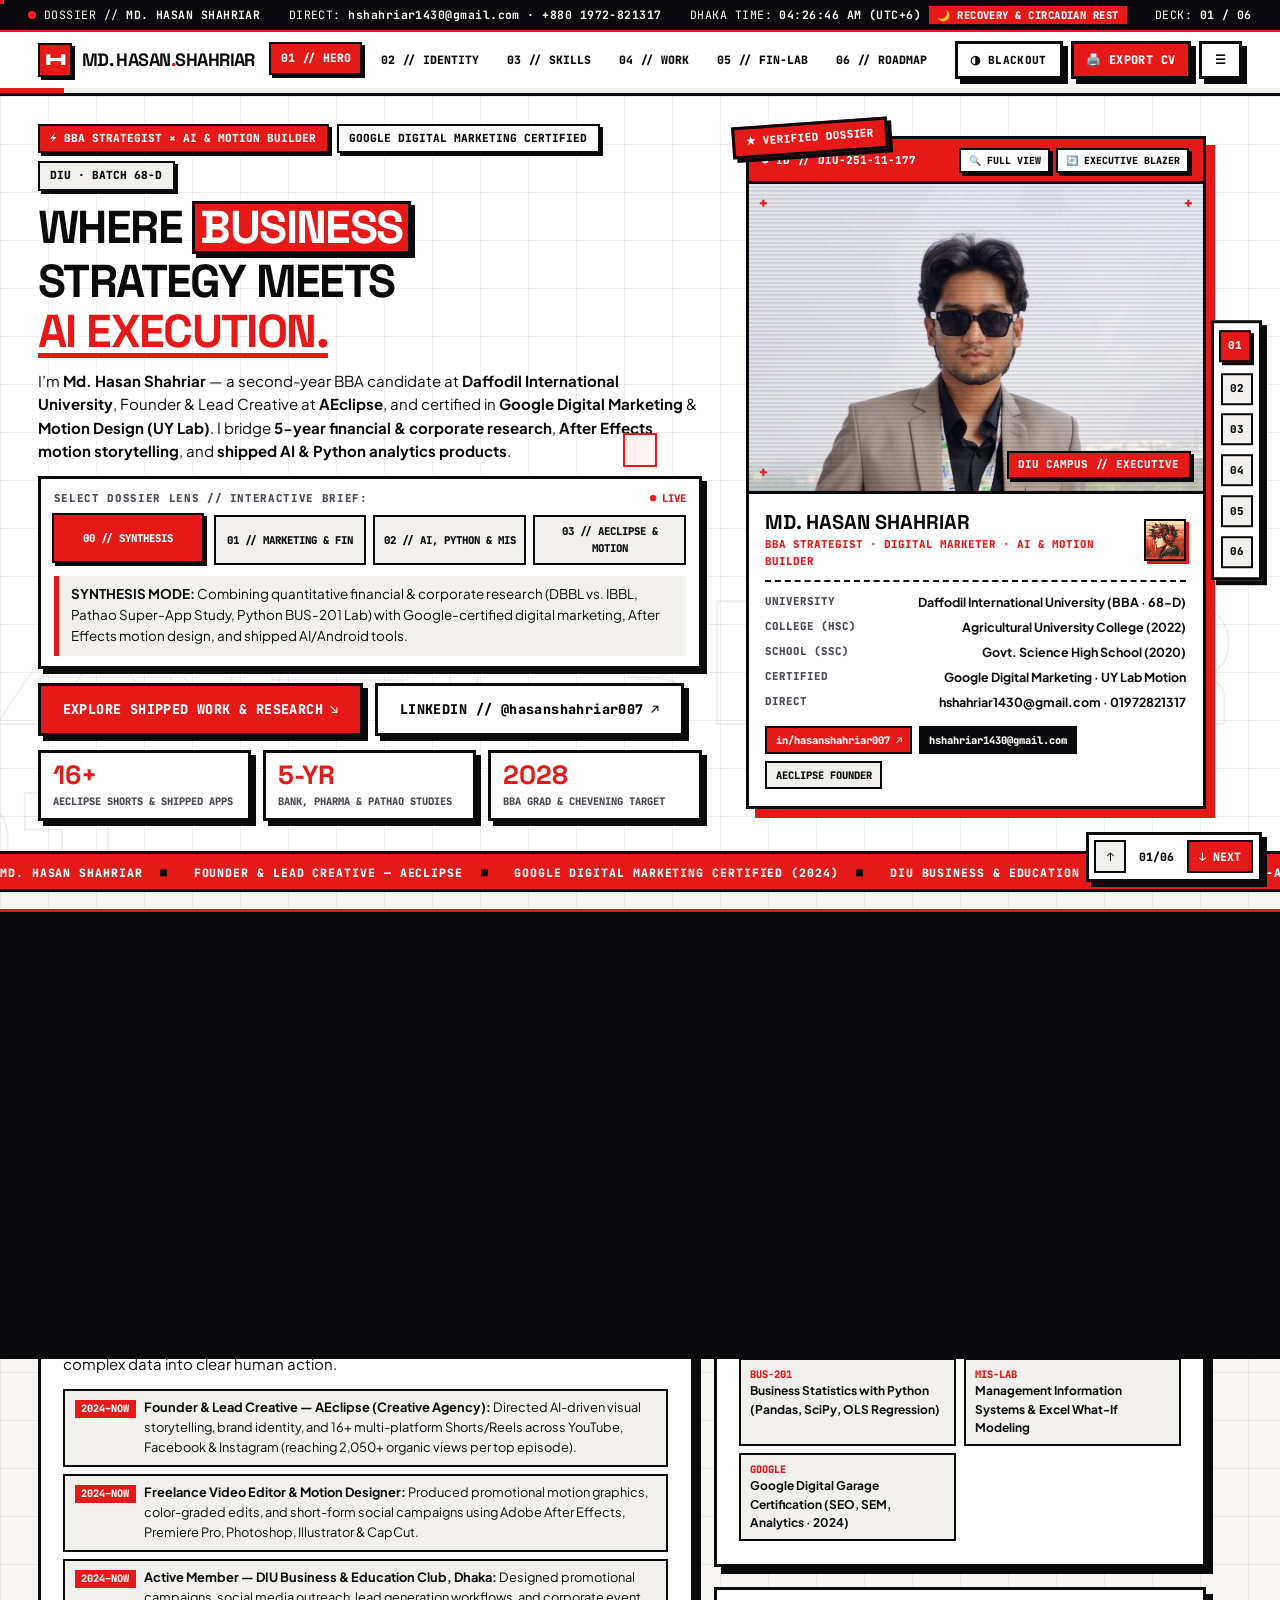
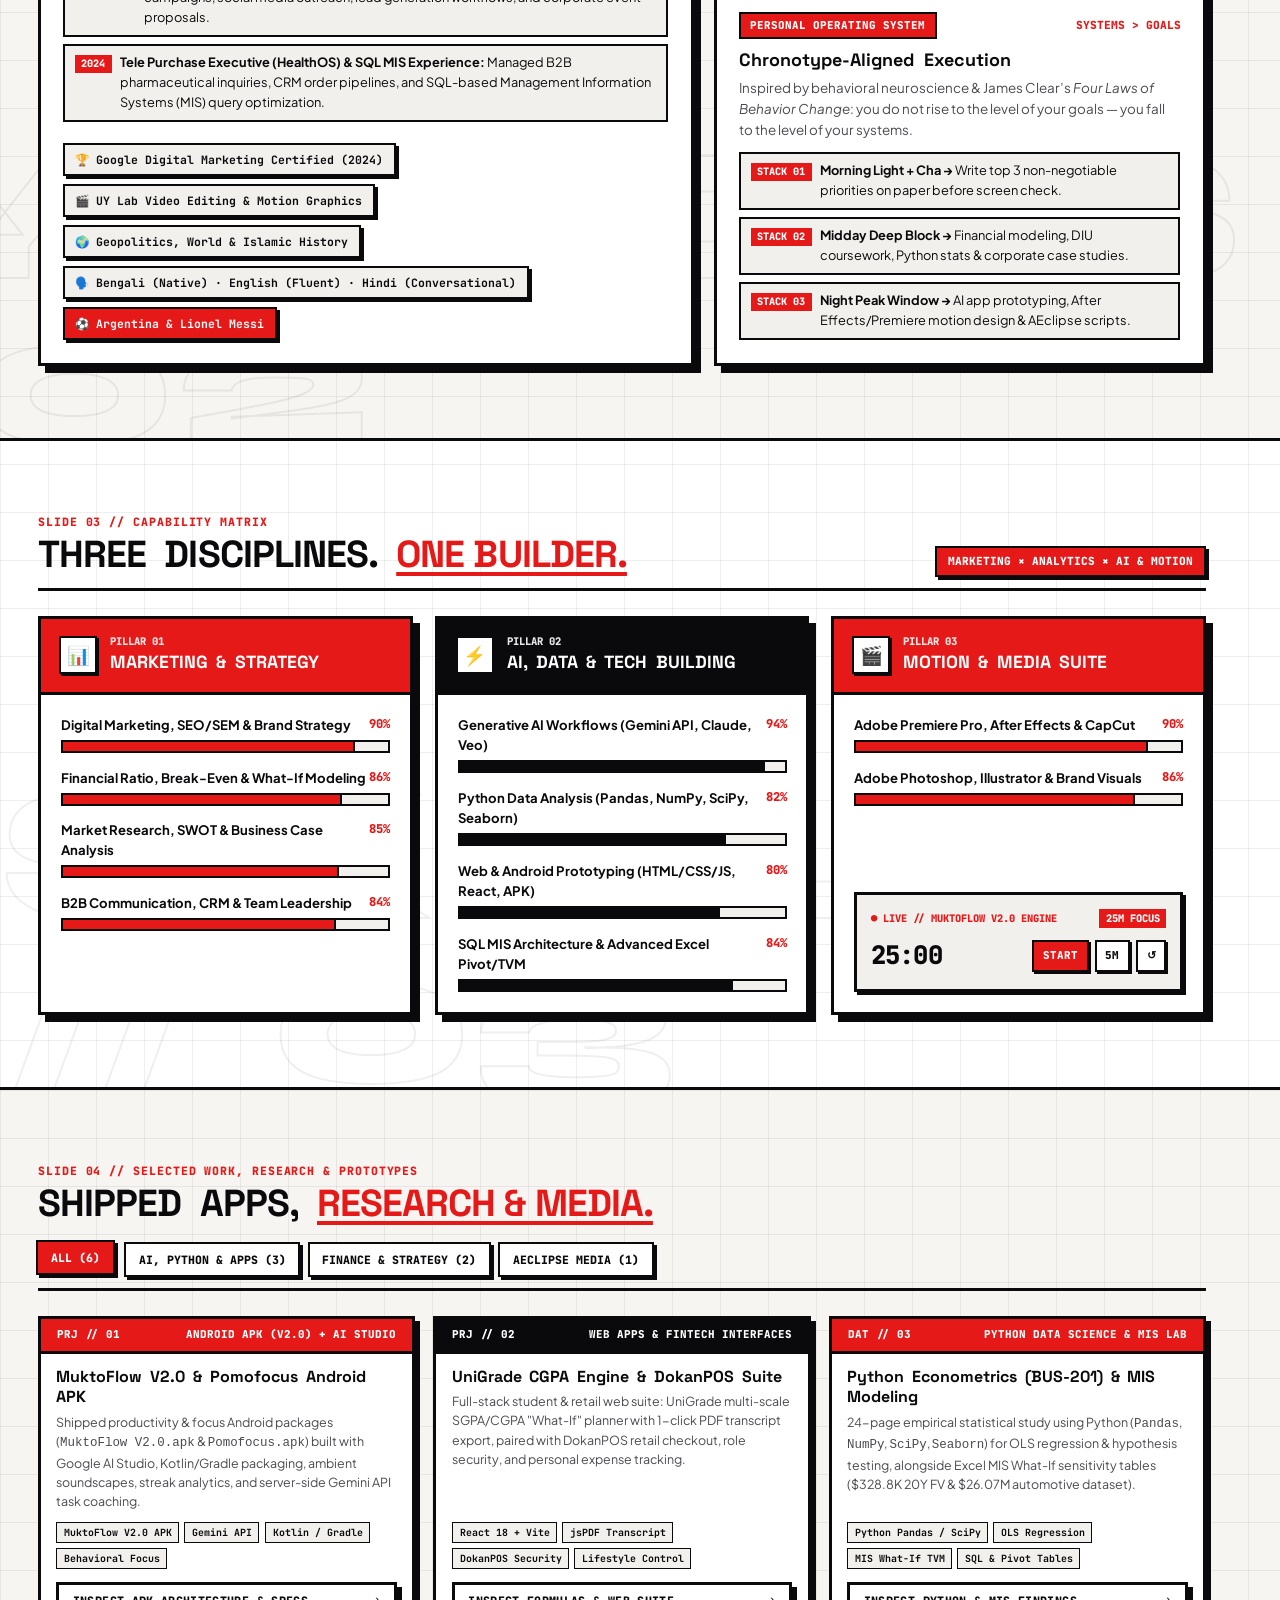
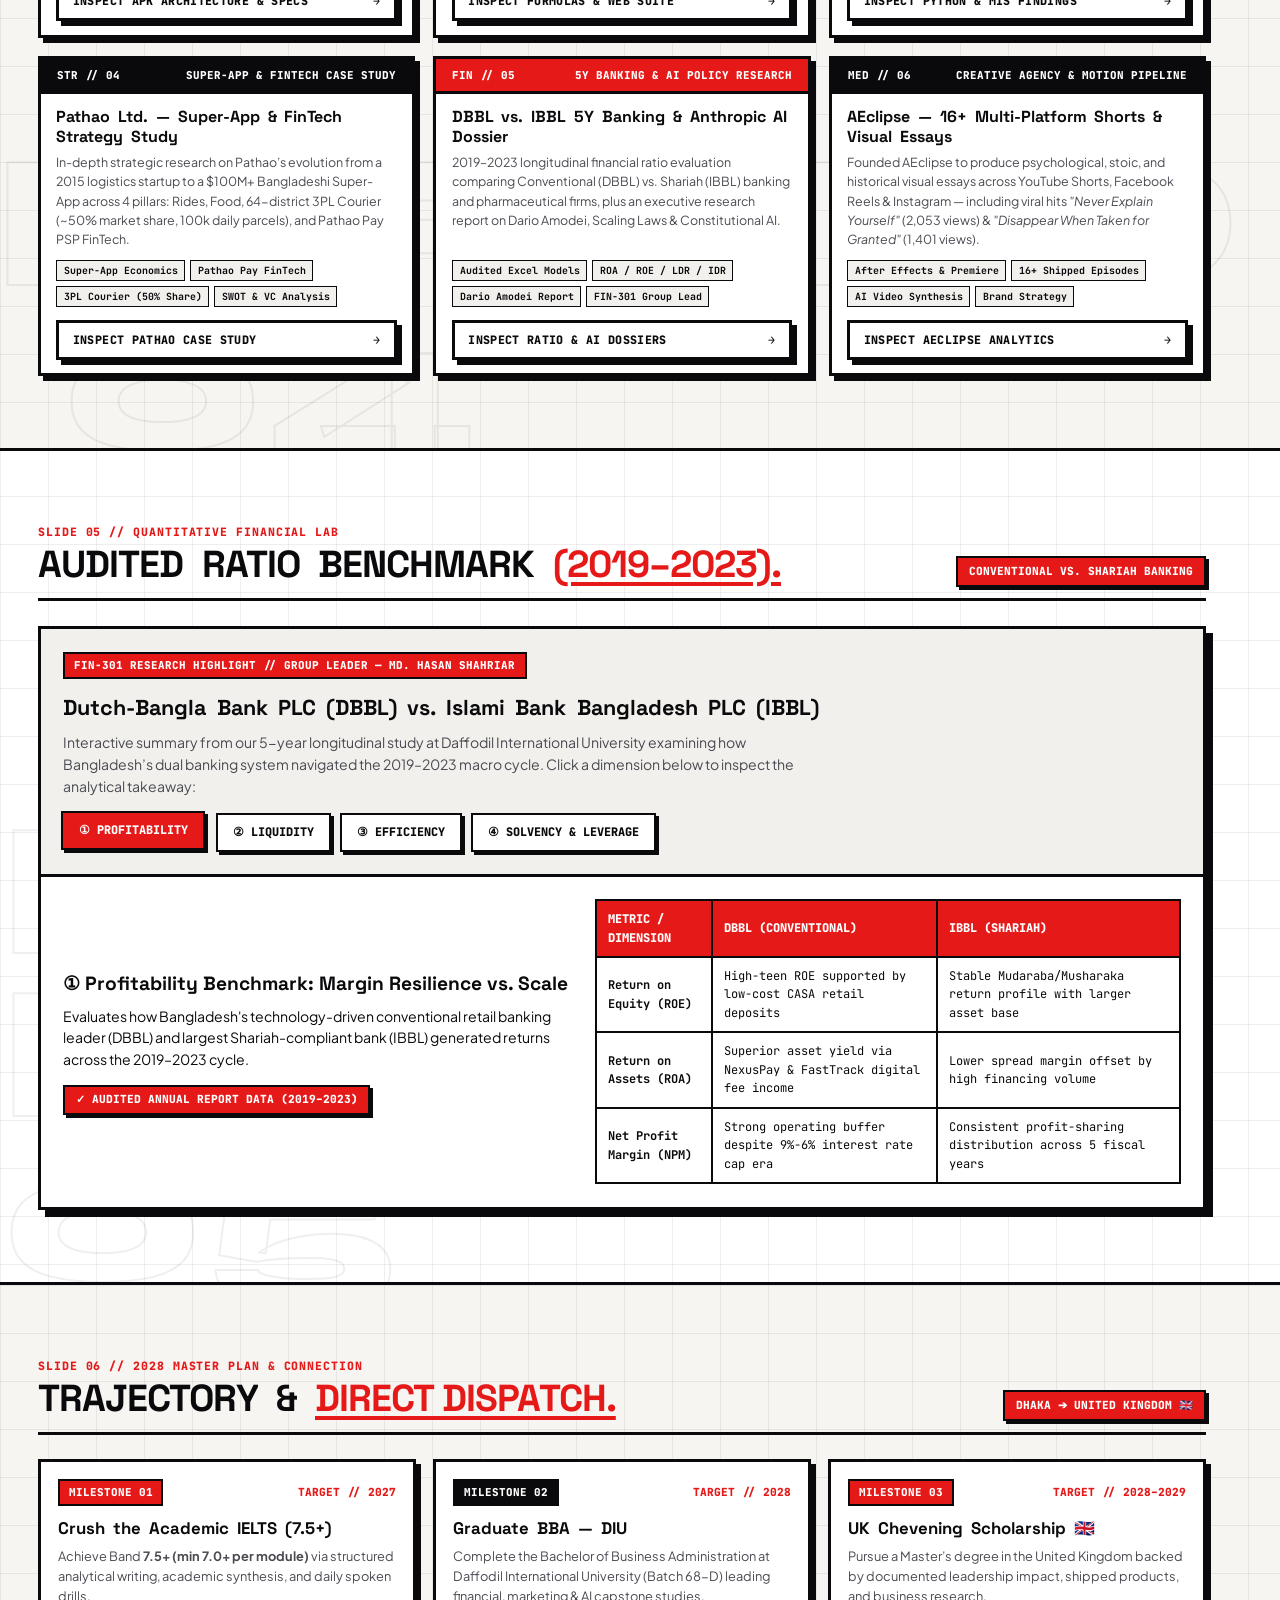
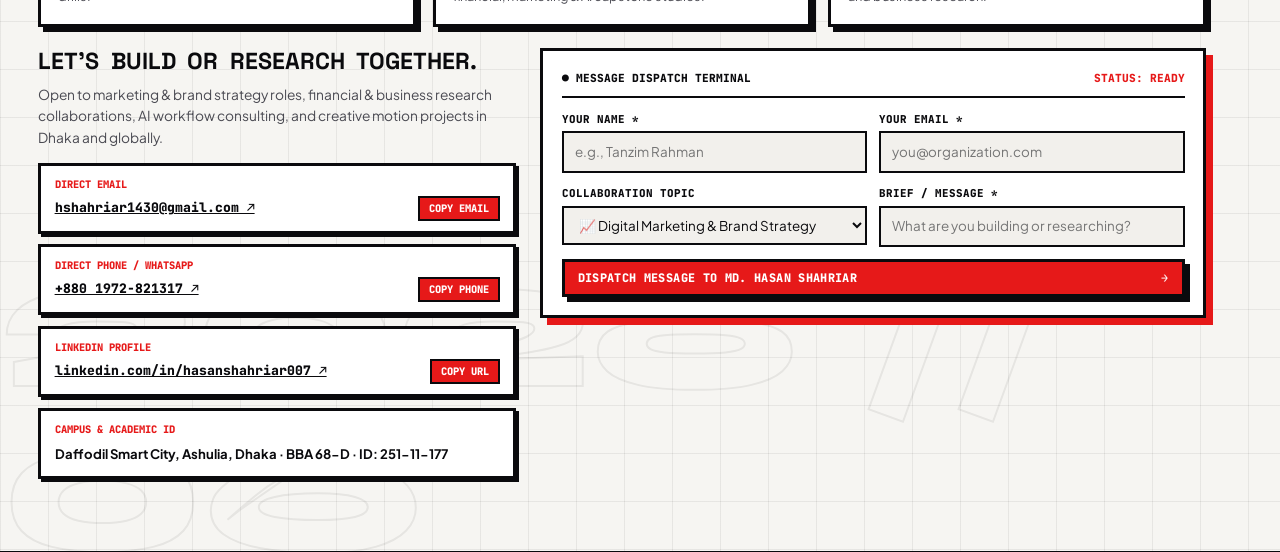
==== index.html @ f13ec4b1 "Initial release" ====
<!DOCTYPE html>
<html lang="en" data-theme="light" data-snap="off">
<head>
  <meta charset="UTF-8" />
  <meta name="viewport" content="width=device-width, initial-scale=1.0" />
  <title>Md. Hasan Shahriar — Red &amp; White Neobrutalist Portfolio</title>
  <meta name="description" content="Award-winning interactive Red & White Neobrutalist portfolio of Md. Hasan Shahriar — BBA Strategist at Daffodil International University (DIU), Digital Marketer, Motion Designer & AI Tech Builder." />

  <!-- Google Fonts: Syne, Space Grotesk, Plus Jakarta Sans, JetBrains Mono -->
  <link rel="preconnect" href="https://fonts.googleapis.com" />
  <link rel="preconnect" href="https://fonts.gstatic.com" crossorigin />
  <link href="https://fonts.googleapis.com/css2?family=JetBrains+Mono:ital,wght@0,400;0,600;0,700;0,800;1,400&family=Plus+Jakarta+Sans:wght@400;500;600;700;800&family=Space+Grotesk:wght@500;600;700&family=Syne:wght@700;800&display=swap" rel="stylesheet" />

  <style>
/* ==========================================================================
   MD. HASAN SHAHRIAR (MUKTO) — RED & WHITE AWARD-WINNING NEOBRUTALIST PORTFOLIO
   Aesthetic: Swiss-Brutalist Editorial · Stark White (#FFFFFF), Signal Red (#E61919) & Carbon Ink (#0A0A0D)
   ========================================================================== */

:root {
  /* Core Palette: Stark White & Signal Red Neobrutalism */
  --bg: #FFFFFF;
  --bg-tinted: #F6F5F2;
  --surface: #FFFFFF;
  --surface-alt: #F2F0EC;
  --ink: #0A0A0D;
  --ink-muted: #4A4A52;
  --border-color: #0A0A0D;
  --shadow-color: #0A0A0D;

  /* Signature Signal Red Palette */
  --red: #E61919;
  --red-bright: #FF1E1E;
  --red-soft: #FFE5E5;
  --grid-line: rgba(10, 10, 13, 0.065);

  /* Typography */
  --font-display: 'Syne', 'Space Grotesk', sans-serif;
  --font-heading: 'Space Grotesk', sans-serif;
  --font-body: 'Plus Jakarta Sans', -apple-system, BlinkMacSystemFont, sans-serif;
  --font-mono: 'JetBrains Mono', monospace;

  /* Structural Geometry */
  --border-thick: 3px solid var(--border-color);
  --border-thin: 2px solid var(--border-color);
  --shadow-lg: 7px 7px 0px var(--shadow-color);
  --shadow-red: 7px 7px 0px var(--red);
  --shadow-md: 5px 5px 0px var(--shadow-color);
  --shadow-sm: 3px 3px 0px var(--shadow-color);
  --radius-sm: 2px;
  --radius-md: 4px;

  --chrome-height: 88px;
  --ease-out-expo: cubic-bezier(0.16, 1, 0.3, 1);
}

/* Inverted Crimson Blackout Mode */
html[data-theme="dark"] {
  --bg: #0A0A0D;
  --bg-tinted: #121217;
  --surface: #15151C;
  --surface-alt: #1E1E28;
  --ink: #FFFFFF;
  --ink-muted: #B0B0BC;
  --border-color: #FFFFFF;
  --shadow-color: #E61919;
  --red: #FF2424;
  --grid-line: rgba(255, 255, 255, 0.06);
}

/* Reset & Base */
*,
*::before,
*::after {
  box-sizing: border-box;
  margin: 0;
  padding: 0;
}

html {
  scroll-behavior: smooth;
  font-size: 16px;
}

body {
  min-height: 100%;
  overflow-x: hidden;
  overflow-y: auto;
  background-color: var(--bg);
  color: var(--ink);
  font-family: var(--font-body);
  line-height: 1.55;
  -webkit-font-smoothing: antialiased;
}

a {
  color: inherit;
  text-decoration: none;
}

img {
  max-width: 100%;
  display: block;
}

button,
input,
select,
textarea {
  font: inherit;
  color: inherit;
}

::selection {
  background-color: var(--red);
  color: #FFFFFF;
}

.container {
  width: 100%;
  max-width: 1260px;
  margin: 0 auto;
  padding: 0 4rem 0 1.75rem;
  position: relative;
  z-index: 2;
}

/* ==========================================================================
   AWARD-WINNING OPENING SHUTTER LOADER
   ========================================================================== */
.boot-shutter {
  position: fixed;
  inset: 0;
  z-index: 9999;
  display: flex;
  align-items: center;
  justify-content: center;
  pointer-events: all;
}

.boot-shutter.is-loaded {
  pointer-events: none;
}

.shutter-panel {
  position: absolute;
  left: 0;
  right: 0;
  height: 50%;
  background-color: #0A0A0D;
  transition: transform 0.75s cubic-bezier(0.85, 0, 0.15, 1);
}

.shutter-top {
  top: 0;
  border-bottom: 3px solid var(--red);
}

.shutter-bottom {
  bottom: 0;
  border-top: 3px solid var(--red);
}

.boot-shutter.is-loaded .shutter-top {
  transform: translateY(-102%);
}

.boot-shutter.is-loaded .shutter-bottom {
  transform: translateY(102%);
}

.shutter-Center {
  position: relative;
  z-index: 2;
  transition: opacity 0.3s ease, transform 0.3s ease;
}

.boot-shutter.is-loaded .shutter-Center {
  opacity: 0;
  transform: scale(0.92);
}

.shutter-box {
  background-color: #FFFFFF;
  color: #0A0A0D;
  border: 3px solid #0A0A0D;
  box-shadow: 8px 8px 0px var(--red);
  padding: 1.5rem 2rem;
  min-width: 340px;
}

.shutter-tag {
  font-family: var(--font-mono);
  font-size: 0.7rem;
  font-weight: 800;
  background-color: var(--red);
  color: #FFFFFF;
  padding: 0.18rem 0.5rem;
  display: inline-block;
  margin-bottom: 0.65rem;
}

.shutter-name {
  font-family: var(--font-heading);
  font-size: 1.25rem;
  font-weight: 700;
  margin-bottom: 0.85rem;
}

.red-text {
  color: var(--red);
}

.shutter-bar-wrap {
  width: 100%;
  height: 12px;
  background-color: #F2F0EC;
  border: 2px solid #0A0A0D;
  margin-bottom: 0.5rem;
  overflow: hidden;
}

.shutter-bar-fill {
  height: 100%;
  width: 0%;
  background-color: var(--red);
  transition: width 0.08s linear;
}

.shutter-meta {
  display: flex;
  justify-content: space-between;
  font-family: var(--font-mono);
  font-size: 0.72rem;
  font-weight: 700;
}

/* ==========================================================================
   CUSTOM MAGNETIC BRUTALIST CURSOR
   ========================================================================== */
@media (pointer: fine) {
  .cursor-dot {
    position: fixed;
    top: 0;
    left: 0;
    width: 8px;
    height: 8px;
    background-color: var(--red);
    pointer-events: none;
    z-index: 9000;
    transform: translate(-50%, -50%);
    transition: transform 0.05s linear;
  }

  .cursor-frame {
    position: fixed;
    top: 0;
    left: 0;
    width: 34px;
    height: 34px;
    border: 2px solid var(--red);
    background-color: rgba(230, 25, 25, 0.06);
    pointer-events: none;
    z-index: 8999;
    transform: translate(-50%, -50%);
    display: flex;
    align-items: center;
    justify-content: center;
    transition: width 0.22s var(--ease-out-expo),
                height 0.22s var(--ease-out-expo),
                background-color 0.2s ease,
                border-color 0.2s ease;
  }

  .cursor-frame.is-active {
    width: 68px;
    height: 28px;
    background-color: var(--red);
    border-color: #0A0A0D;
    box-shadow: 3px 3px 0px #0A0A0D;
  }

  .cursor-label {
    font-family: var(--font-mono);
    font-size: 0.62rem;
    font-weight: 800;
    color: #FFFFFF;
    letter-spacing: 0.06em;
    opacity: 0;
    transition: opacity 0.15s ease;
  }

  .cursor-frame.is-active .cursor-label {
    opacity: 1;
  }
}

@media (pointer: coarse) {
  .cursor-dot,
  .cursor-frame {
    display: none !important;
  }
}

/* ==========================================================================
   SMOOTH NATURAL SCROLL CONTAINER & ARCHITECTURAL GRID (NO FORCED JUMP/SNAP)
   ========================================================================== */
.snap-container {
  height: auto;
  width: 100%;
  overflow-y: visible;
  scroll-snap-type: none;
  background-color: var(--bg);
  background-image:
    linear-gradient(to right, var(--grid-line) 1px, transparent 1px),
    linear-gradient(to bottom, var(--grid-line) 1px, transparent 1px);
  background-size: 48px 48px;
}

.snap-slide {
  min-height: auto;
  width: 100%;
  scroll-margin-top: var(--chrome-height);
  padding: 4.5rem 0;
  display: flex;
  flex-direction: column;
  justify-content: center;
  position: relative;
  border-bottom: var(--border-thick);
  overflow: hidden;
}

.hero-slide {
  padding-top: calc(var(--chrome-height) + 2.25rem);
  padding-bottom: 4.25rem;
}

.slide-inner {
  width: 100%;
  margin: auto;
}

.section-tinted {
  background-color: var(--bg-tinted);
  background-image:
    linear-gradient(to right, var(--grid-line) 1px, transparent 1px),
    linear-gradient(to bottom, var(--grid-line) 1px, transparent 1px);
  background-size: 48px 48px;
}

/* Giant Architectural Background Watermark */
.bg-watermark {
  position: absolute;
  right: 3%;
  bottom: -2%;
  font-family: var(--font-display);
  font-size: clamp(6rem, 15vw, 14rem);
  font-weight: 800;
  line-height: 0.85;
  color: transparent;
  -webkit-text-stroke: 2px var(--grid-line);
  pointer-events: none;
  user-select: none;
  z-index: 1;
}

/* ==========================================================================
   PROGRESSIVE SCROLL-TRIGGERED TEXT & ELEMENT REVEAL ENGINE
   ========================================================================== */
.kinetic-line {
  display: block;
  overflow: hidden;
  padding-bottom: 0.08em;
}

.kinetic-word {
  display: inline-block;
  transform: translateY(105%);
  opacity: 0;
  transition: transform 0.75s cubic-bezier(0.22, 1, 0.36, 1),
              opacity 0.55s ease;
  transition-delay: var(--d, 0s);
}

.snap-slide.is-visible .kinetic-word,
.kinetic-word.is-revealed {
  transform: translateY(0);
  opacity: 1;
}

/* Individual Card & Block Scroll Entrance */
.anim-up {
  opacity: 0;
  transform: translateY(28px);
  transition: opacity 0.7s cubic-bezier(0.22, 1, 0.36, 1),
              transform 0.7s cubic-bezier(0.22, 1, 0.36, 1);
  transition-delay: var(--d, 0s);
}

.anim-scale {
  opacity: 0;
  transform: translateY(22px);
  transition: opacity 0.75s cubic-bezier(0.22, 1, 0.36, 1),
              transform 0.75s cubic-bezier(0.22, 1, 0.36, 1);
  transition-delay: var(--d, 0s);
}

.anim-up.is-revealed,
.anim-scale.is-revealed {
  opacity: 1;
  transform: translateY(0);
}

/* Progressive Text-on-Scroll Reveal (Headings, Paragraphs, List Items, Specs) */
.scroll-text-item {
  opacity: 0;
  transform: translateY(20px);
  filter: blur(2px);
  transition: opacity 0.65s cubic-bezier(0.22, 1, 0.36, 1),
              transform 0.65s cubic-bezier(0.22, 1, 0.36, 1),
              filter 0.55s ease;
  transition-delay: var(--text-d, 0s);
  will-change: opacity, transform;
}

.scroll-text-item.is-revealed {
  opacity: 1;
  transform: translateY(0);
  filter: blur(0);
}

/* Word-by-Word Scroll Reveal for Section & Card Titles */
.scroll-word-mask {
  display: inline-block;
  overflow: hidden;
  vertical-align: bottom;
  padding-bottom: 0.06em;
  margin-right: 0.24em;
}

.scroll-word-inner {
  display: inline-block;
  transform: translateY(108%);
  opacity: 0;
  transition: transform 0.65s cubic-bezier(0.22, 1, 0.36, 1),
              opacity 0.5s ease;
  transition-delay: var(--word-d, 0s);
}

.is-revealed .scroll-word-inner,
.scroll-word-inner.is-revealed {
  transform: translateY(0);
  opacity: 1;
}

/* ==========================================================================
   FIXED TOP CHROME: RED & BLACK TELEMETRY + HEADER + PROGRESS BAR
   ========================================================================== */
.fixed-top-chrome {
  position: fixed;
  top: 0;
  left: 0;
  right: 0;
  z-index: 120;
  background-color: var(--bg);
}

.telemetry-bar {
  background-color: #0A0A0D;
  color: #FFFFFF;
  border-bottom: 2px solid var(--red);
  font-family: var(--font-mono);
  font-size: 0.72rem;
  letter-spacing: 0.04em;
  padding: 0.35rem 1.75rem;
}

.telemetry-inner {
  max-width: 1260px;
  margin: 0 auto;
  display: flex;
  align-items: center;
  justify-content: space-between;
  flex-wrap: wrap;
  gap: 0.75rem;
}

.telemetry-item {
  display: flex;
  align-items: center;
  gap: 0.5rem;
}

.status-dot {
  width: 8px;
  height: 8px;
  background-color: var(--red-bright);
  border-radius: 50%;
  display: inline-block;
  animation: red-pulse 1.6s infinite;
}

@keyframes red-pulse {
  0%, 100% { box-shadow: 0 0 0 0 rgba(255, 30, 30, 0.7); }
  50% { box-shadow: 0 0 0 6px rgba(255, 30, 30, 0); }
}

.telemetry-badge {
  background-color: var(--red);
  color: #FFFFFF;
  font-weight: 800;
  padding: 0.08rem 0.5rem;
  font-size: 0.66rem;
}

.site-header {
  background-color: var(--bg);
  border-bottom: var(--border-thick);
  position: relative;
}

.nav-container {
  max-width: 1260px;
  margin: 0 auto;
  padding: 0.58rem 1.75rem;
  display: flex;
  align-items: center;
  justify-content: space-between;
  gap: 0.75rem;
}

.brand-logo {
  display: inline-flex;
  align-items: center;
  gap: 0.6rem;
  font-family: var(--font-heading);
  font-weight: 700;
  font-size: 1.12rem;
  letter-spacing: -0.03em;
}

.brand-box {
  width: 34px;
  height: 34px;
  background-color: var(--red);
  color: #FFFFFF;
  border: var(--border-thin);
  box-shadow: var(--shadow-sm);
  display: inline-flex;
  align-items: center;
  justify-content: center;
  font-family: var(--font-display);
  font-weight: 800;
  font-size: 1.05rem;
}

.brand-dot {
  color: var(--red);
}

.nav-links {
  display: flex;
  align-items: center;
  gap: 0.3rem;
}

.nav-link {
  font-family: var(--font-mono);
  font-size: 0.72rem;
  font-weight: 800;
  padding: 0.35rem 0.6rem;
  border: 2px solid transparent;
  white-space: nowrap;
  transition: all 0.15s ease;
}

.nav-link:hover,
.nav-link.active {
  background-color: var(--red);
  color: #FFFFFF;
  border-color: var(--border-color);
  box-shadow: var(--shadow-sm);
  transform: translate(-2px, -2px);
}

.nav-actions {
  display: flex;
  align-items: center;
  gap: 0.5rem;
}

.mobile-menu-btn {
  display: none;
}

.deck-progress-track {
  width: 100%;
  height: 5px;
  background-color: var(--surface-alt);
}

.deck-progress-fill {
  height: 100%;
  width: 16.66%;
  background-color: var(--red);
  transition: width 0.45s var(--ease-out-expo);
}

/* ==========================================================================
   RIGHT-HAND SLIDE DECK RAIL & BOTTOM STEPPER
   ========================================================================== */
.deck-rail {
  position: fixed;
  right: 18px;
  top: 50%;
  transform: translateY(-50%);
  z-index: 110;
  display: flex;
  flex-direction: column;
  gap: 0.55rem;
  background-color: var(--surface);
  border: var(--border-thick);
  box-shadow: var(--shadow-md);
  padding: 0.55rem 0.4rem;
}

.rail-dot {
  position: relative;
  width: 32px;
  height: 32px;
  background-color: var(--surface-alt);
  border: 2px solid var(--border-color);
  display: flex;
  align-items: center;
  justify-content: center;
  font-family: var(--font-mono);
  font-size: 0.68rem;
  font-weight: 800;
  cursor: pointer;
  transition: all 0.15s ease;
}

.rail-dot:hover {
  background-color: #0A0A0D;
  color: #FFFFFF;
}

.rail-dot.active {
  background-color: var(--red);
  color: #FFFFFF;
  box-shadow: 3px 3px 0px var(--shadow-color);
  transform: translate(-2px, -2px);
}

.rail-tooltip {
  position: absolute;
  right: calc(100% + 12px);
  top: 50%;
  transform: translateY(-50%) translateX(6px);
  background-color: #0A0A0D;
  color: #FFFFFF;
  font-family: var(--font-mono);
  font-size: 0.68rem;
  font-weight: 700;
  white-space: nowrap;
  padding: 0.28rem 0.65rem;
  border: 2px solid var(--red);
  opacity: 0;
  pointer-events: none;
  transition: opacity 0.15s ease, transform 0.15s ease;
}

.rail-dot:hover .rail-tooltip {
  opacity: 1;
  transform: translateY(-50%) translateX(0);
}

.deck-stepper {
  position: fixed;
  right: 18px;
  bottom: 18px;
  z-index: 110;
  display: flex;
  align-items: center;
  gap: 0.35rem;
  background-color: var(--surface);
  border: var(--border-thick);
  box-shadow: var(--shadow-md);
  padding: 0.35rem;
}

.stepper-btn {
  font-family: var(--font-mono);
  font-size: 0.72rem;
  font-weight: 800;
  padding: 0.35rem 0.65rem;
  background-color: var(--surface-alt);
  border: 2px solid var(--border-color);
  cursor: pointer;
  transition: all 0.12s ease;
}

.stepper-btn:hover {
  background-color: #0A0A0D;
  color: #FFFFFF;
}

.stepper-next {
  background-color: var(--red);
  color: #FFFFFF;
}

.stepper-indicator {
  font-family: var(--font-mono);
  font-size: 0.72rem;
  font-weight: 800;
  padding: 0 0.45rem;
}

/* ==========================================================================
   RED & WHITE NEOBRUTALIST BUTTONS & STAMPS
   ========================================================================== */
.brutal-btn {
  display: inline-flex;
  align-items: center;
  justify-content: center;
  gap: 0.45rem;
  font-family: var(--font-mono);
  font-weight: 800;
  font-size: 0.74rem;
  letter-spacing: 0.03em;
  padding: 0.42rem 0.8rem;
  background-color: var(--surface);
  color: var(--ink);
  border: var(--border-thick);
  box-shadow: var(--shadow-md);
  white-space: nowrap;
  cursor: pointer;
  transition: transform 0.15s var(--ease-out-expo),
              box-shadow 0.15s var(--ease-out-expo),
              background-color 0.15s ease,
              color 0.15s ease;
  user-select: none;
}

.brutal-btn:hover {
  transform: translate(-3px, -3px);
  box-shadow: var(--shadow-red);
}

.brutal-btn:active {
  transform: translate(2px, 2px);
  box-shadow: 1px 1px 0px var(--shadow-color);
}

.btn-red {
  background-color: var(--red);
  color: #FFFFFF;
}

.btn-red:hover {
  background-color: #0A0A0D;
  color: #FFFFFF;
  box-shadow: 7px 7px 0px var(--red);
}

.btn-white {
  background-color: var(--surface);
  color: var(--ink);
}

.btn-lg {
  padding: 0.8rem 1.35rem;
  font-size: 0.84rem;
}

.btn-sm {
  padding: 0.48rem 0.85rem;
  font-size: 0.73rem;
}

.btn-full {
  width: 100%;
  justify-content: space-between;
}

.btn-label-sm {
  font-size: 0.7rem;
}

.stamp-badge {
  display: inline-flex;
  align-items: center;
  gap: 0.35rem;
  font-family: var(--font-mono);
  font-size: 0.7rem;
  font-weight: 800;
  padding: 0.25rem 0.65rem;
  border: var(--border-thin);
  box-shadow: var(--shadow-sm);
}

.stamp-red {
  background-color: var(--red);
  color: #FFFFFF;
}

.stamp-white {
  background-color: var(--surface);
  color: var(--ink);
}

.stamp-outline {
  background-color: var(--surface-alt);
  color: var(--ink);
}

/* ==========================================================================
   SLIDE 01 // HERO SECTION & 3D TILT PASSPORT CARD
   ========================================================================== */
.hero-grid {
  display: grid;
  grid-template-columns: 1.24fr 0.86fr;
  gap: 2.75rem;
  align-items: center;
}

.eyebrow-row {
  display: flex;
  flex-wrap: wrap;
  gap: 0.5rem;
  margin-bottom: 0.65rem;
}

.hero-title {
  font-family: var(--font-heading);
  font-weight: 700;
  font-size: clamp(2rem, 3.6vw, 3.15rem);
  line-height: 1.02;
  letter-spacing: -0.035em;
  margin-bottom: 0.65rem;
}

.highlight-red {
  background-color: var(--red);
  color: #FFFFFF;
  padding: 0 0.32rem;
  border: 3px solid var(--border-color);
  box-shadow: 4px 4px 0px var(--shadow-color);
}

.highlight-outline {
  color: var(--red);
  text-decoration: underline;
  text-decoration-thickness: 5px;
  text-underline-offset: 6px;
}

.hero-lead {
  font-size: 0.94rem;
  color: var(--ink);
  max-width: 60ch;
  margin-bottom: 0.85rem;
}

/* Interactive 3-Pillar Lens Switcher */
.lens-switcher {
  background-color: var(--surface);
  border: var(--border-thick);
  box-shadow: var(--shadow-md);
  padding: 0.65rem 0.8rem;
  margin-bottom: 0.9rem;
}

.lens-header {
  display: flex;
  justify-content: space-between;
  align-items: center;
  margin-bottom: 0.5rem;
}

.mono-label {
  font-family: var(--font-mono);
  font-size: 0.68rem;
  font-weight: 800;
  color: var(--ink-muted);
  letter-spacing: 0.06em;
}

.live-pulse {
  font-family: var(--font-mono);
  font-size: 0.66rem;
  font-weight: 800;
  color: var(--red);
  animation: blink-red 1.4s infinite;
}

@keyframes blink-red {
  0%, 100% { opacity: 1; }
  50% { opacity: 0.35; }
}

.lens-buttons {
  display: grid;
  grid-template-columns: repeat(4, 1fr);
  gap: 0.45rem;
  margin-bottom: 0.65rem;
}

.lens-btn {
  font-family: var(--font-mono);
  font-size: 0.67rem;
  font-weight: 800;
  padding: 0.42rem 0.35rem;
  background-color: var(--surface-alt);
  border: var(--border-thin);
  cursor: pointer;
  transition: all 0.15s ease;
  text-align: center;
}

.lens-btn:hover {
  border-color: var(--red);
}

.lens-btn.active {
  background-color: var(--red);
  color: #FFFFFF;
  box-shadow: var(--shadow-sm);
  transform: translate(-2px, -2px);
}

.lens-readout {
  font-size: 0.84rem;
  background-color: var(--surface-alt);
  border-left: 5px solid var(--red);
  padding: 0.55rem 0.75rem;
}

.hero-cta-row {
  display: flex;
  flex-wrap: wrap;
  gap: 0.75rem;
  margin-bottom: 0.9rem;
}

.hero-metrics {
  display: grid;
  grid-template-columns: repeat(3, 1fr);
  gap: 0.75rem;
}

.metric-card {
  background-color: var(--surface);
  border: var(--border-thick);
  box-shadow: var(--shadow-md);
  padding: 0.55rem 0.75rem;
  display: flex;
  flex-direction: column;
  transition: transform 0.2s ease, box-shadow 0.2s ease;
}

.metric-card:hover {
  border-color: var(--red);
  box-shadow: var(--shadow-red);
}

.metric-num {
  font-family: var(--font-heading);
  font-size: 1.65rem;
  font-weight: 700;
  line-height: 1.05;
  color: var(--red);
}

.metric-label {
  font-family: var(--font-mono);
  font-size: 0.65rem;
  font-weight: 800;
  color: var(--ink-muted);
  margin-top: 0.2rem;
}

/* Right Column: 3D Tilt Passport Card */
.hero-passport-wrap {
  position: relative;
  perspective: 1100px;
}

.floating-stamp {
  position: absolute;
  top: -14px;
  left: -14px;
  z-index: 10;
  background-color: var(--red);
  color: #FFFFFF;
  border: 3px solid #0A0A0D;
  box-shadow: 4px 4px 0px #0A0A0D;
  font-family: var(--font-mono);
  font-size: 0.68rem;
  font-weight: 800;
  padding: 0.28rem 0.65rem;
  transform: rotate(-4deg);
  animation: float-bob 3.2s ease-in-out infinite;
}

@keyframes float-bob {
  0%, 100% { transform: rotate(-4deg) translateY(0); }
  50% { transform: rotate(-2deg) translateY(-5px); }
}

.passport-card {
  background-color: var(--surface);
  border: var(--border-thick);
  box-shadow: 9px 9px 0px var(--red);
  overflow: hidden;
  transform-style: preserve-3d;
  transition: transform 0.18s ease-out, box-shadow 0.18s ease-out;
}

.passport-top-bar {
  background-color: var(--red);
  color: #FFFFFF;
  border-bottom: var(--border-thick);
  padding: 0.52rem 0.85rem;
  display: flex;
  align-items: center;
  justify-content: space-between;
  flex-wrap: wrap;
  gap: 0.4rem;
  font-family: var(--font-mono);
  font-size: 0.68rem;
  font-weight: 800;
}

.passport-photo-controls {
  display: flex;
  align-items: center;
  flex-wrap: wrap;
  gap: 0.35rem;
}

.photo-flip-btn {
  background-color: #FFFFFF;
  color: #0A0A0D;
  border: 2px solid #0A0A0D;
  box-shadow: 3px 3px 0px #0A0A0D;
  padding: 0.18rem 0.48rem;
  font-family: var(--font-mono);
  font-size: 0.62rem;
  font-weight: 800;
  cursor: pointer;
  transition: all 0.12s ease;
}

.photo-flip-btn:hover,
.photo-flip-btn.is-active-fit {
  background-color: #0A0A0D;
  color: #FFFFFF;
  transform: translate(-1px, -1px);
}

.passport-photo-frame {
  position: relative;
  height: auto;
  min-height: 290px;
  max-height: 460px;
  border-bottom: var(--border-thick);
  background: radial-gradient(circle at 50% 35%, #23232E 0%, #0C0C11 100%);
  display: flex;
  align-items: center;
  justify-content: center;
  overflow: hidden;
  transition: max-height 0.35s var(--ease-out-expo);
}

.passport-photo-frame[data-photo-fit="cover"] {
  height: 310px;
  max-height: 310px;
}

.crosshair {
  position: absolute;
  z-index: 4;
  font-family: var(--font-mono);
  font-size: 0.9rem;
  font-weight: 800;
  color: var(--red);
  pointer-events: none;
}

.ch-tl { top: 8px; left: 10px; }
.ch-tr { top: 8px; right: 10px; }
.ch-bl { bottom: 8px; left: 10px; }
.ch-br { bottom: 8px; right: 10px; }

.passport-img {
  width: 100%;
  height: auto;
  max-height: 450px;
  object-fit: contain;
  object-position: center center;
  cursor: zoom-in;
  transition: transform 0.45s var(--ease-out-expo), opacity 0.2s ease, filter 0.3s ease;
}

.passport-photo-frame[data-photo-fit="cover"] .passport-img {
  width: 100%;
  height: 310px;
  max-height: 310px;
  object-fit: cover;
  object-position: center 14%;
}

.passport-card:hover .passport-photo-frame[data-photo-fit="cover"] .passport-img {
  transform: scale(1.03);
}

/* Fullscreen Lightbox Portrait Viewer inside Modal */
.portrait-lightbox-wrap {
  display: flex;
  flex-direction: column;
  align-items: center;
  gap: 0.85rem;
}

.portrait-lightbox-stage {
  width: 100%;
  background: radial-gradient(circle at center, #23232E 0%, #0A0A0D 100%);
  border: var(--border-thick);
  box-shadow: var(--shadow-md);
  padding: 0.65rem;
  display: flex;
  align-items: center;
  justify-content: center;
}

.portrait-lightbox-img {
  max-width: 100%;
  max-height: 68vh;
  width: auto;
  height: auto;
  object-fit: contain;
  border: 2px solid #FFFFFF;
}

.portrait-lightbox-actions {
  display: flex;
  flex-wrap: wrap;
  gap: 0.5rem;
  justify-content: center;
  width: 100%;
}

.photo-scanline {
  position: absolute;
  inset: 0;
  background: linear-gradient(
    to bottom,
    transparent 50%,
    rgba(10, 10, 13, 0.08) 51%
  );
  background-size: 100% 4px;
  pointer-events: none;
}

.photo-corner-sticker {
  position: absolute;
  bottom: 12px;
  right: 12px;
  z-index: 5;
  background-color: var(--red);
  color: #FFFFFF;
  border: 2px solid #0A0A0D;
  box-shadow: 3px 3px 0px #0A0A0D;
  font-family: var(--font-mono);
  font-size: 0.68rem;
  font-weight: 800;
  padding: 0.24rem 0.6rem;
}

.passport-body {
  padding: 1.05rem;
}

.passport-name-row {
  display: flex;
  align-items: center;
  justify-content: space-between;
  gap: 0.75rem;
  padding-bottom: 0.65rem;
  border-bottom: 2px dashed var(--border-color);
  margin-bottom: 0.65rem;
}

.passport-name {
  font-family: var(--font-heading);
  font-size: 1.25rem;
  font-weight: 700;
  line-height: 1.15;
}

.passport-handle {
  font-family: var(--font-mono);
  font-size: 0.68rem;
  color: var(--red);
  font-weight: 800;
  margin-top: 0.15rem;
}

.mini-avatar {
  width: 42px;
  height: 42px;
  border: 2px solid var(--border-color);
  box-shadow: 3px 3px 0px var(--red);
  object-fit: cover;
  flex-shrink: 0;
}

.passport-specs {
  display: flex;
  flex-direction: column;
  gap: 0.36rem;
  margin-bottom: 0.85rem;
}

.spec-row {
  display: flex;
  justify-content: space-between;
  gap: 0.75rem;
  font-size: 0.78rem;
}

.spec-row dt {
  font-family: var(--font-mono);
  font-size: 0.68rem;
  font-weight: 800;
  color: var(--ink-muted);
}

.spec-row dd {
  font-weight: 700;
  text-align: right;
}

.passport-footer {
  display: flex;
  flex-wrap: wrap;
  gap: 0.4rem;
}

.passport-chip {
  font-family: var(--font-mono);
  font-size: 0.65rem;
  font-weight: 800;
  padding: 0.25rem 0.52rem;
  border: 2px solid var(--border-color);
  transition: transform 0.12s ease;
}

.passport-chip:hover {
  transform: translate(-1px, -1px);
}

.chip-red { background-color: var(--red); color: #FFFFFF; }
.chip-black { background-color: #0A0A0D; color: #FFFFFF; }
.chip-white { background-color: var(--surface-alt); color: var(--ink); }

/* Hero Bottom Kinetic Marquee Strip */
.slide-ticker {
  position: absolute;
  bottom: 0;
  left: 0;
  right: 0;
  background-color: var(--red);
  color: #FFFFFF;
  border-top: var(--border-thick);
  padding: 0.32rem 0;
  overflow: hidden;
  white-space: nowrap;
  z-index: 5;
}

.ticker-track {
  display: inline-block;
  font-family: var(--font-mono);
  font-size: 0.72rem;
  font-weight: 800;
  letter-spacing: 0.08em;
  animation: ticker-glide 24s linear infinite;
}

.t-sep {
  margin: 0 1.1rem;
  color: #0A0A0D;
}

@keyframes ticker-glide {
  0% { transform: translateX(0); }
  100% { transform: translateX(-50%); }
}

/* ==========================================================================
   SLIDE HEADERS & BENTO GRID (SLIDE 02 // IDENTITY)
   ========================================================================== */
.section-header {
  display: flex;
  align-items: flex-end;
  justify-content: space-between;
  flex-wrap: wrap;
  gap: 1rem;
  margin-bottom: 1.55rem;
  padding-bottom: 0.7rem;
  border-bottom: var(--border-thick);
}

.section-index {
  display: block;
  font-family: var(--font-mono);
  font-size: 0.72rem;
  font-weight: 800;
  color: var(--red);
  letter-spacing: 0.08em;
  margin-bottom: 0.2rem;
}

.section-title {
  font-family: var(--font-heading);
  font-size: clamp(1.6rem, 3vw, 2.35rem);
  font-weight: 700;
  line-height: 1.08;
  letter-spacing: -0.025em;
}

.red-underline {
  color: var(--red);
  text-decoration: underline;
  text-decoration-thickness: 4px;
  text-underline-offset: 5px;
}

.header-stamp {
  font-family: var(--font-mono);
  font-size: 0.7rem;
  font-weight: 800;
  background-color: var(--red);
  color: #FFFFFF;
  border: var(--border-thin);
  box-shadow: var(--shadow-sm);
  padding: 0.3rem 0.7rem;
}

.about-bento {
  display: grid;
  grid-template-columns: 1.2fr 0.9fr;
  gap: 1.25rem;
}

.bento-card {
  background-color: var(--surface);
  border: var(--border-thick);
  box-shadow: var(--shadow-lg);
  padding: 1.4rem;
  transition: transform 0.2s ease, box-shadow 0.2s ease;
}

.bento-card:hover {
  box-shadow: var(--shadow-red);
}

.bento-main {
  grid-row: span 2;
  display: flex;
  flex-direction: column;
  justify-content: space-between;
}

.card-tag {
  display: inline-block;
  font-family: var(--font-mono);
  font-size: 0.68rem;
  font-weight: 800;
  padding: 0.2rem 0.58rem;
  border: 2px solid var(--border-color);
  margin-bottom: 0.75rem;
}

.tag-red { background-color: var(--red); color: #FFFFFF; }
.tag-black { background-color: #0A0A0D; color: #FFFFFF; }

.bento-headline {
  font-family: var(--font-heading);
  font-size: 1.32rem;
  line-height: 1.28;
  margin-bottom: 0.85rem;
}

.bento-text {
  font-size: 0.94rem;
  color: var(--ink);
  margin-bottom: 0.85rem;
}

.bento-text-sm {
  font-size: 0.84rem;
  color: var(--ink-muted);
  margin-bottom: 0.75rem;
}

.interest-pills {
  display: flex;
  flex-wrap: wrap;
  gap: 0.5rem;
  margin-top: 0.5rem;
}

.interest-pill {
  font-family: var(--font-mono);
  font-size: 0.72rem;
  font-weight: 700;
  padding: 0.35rem 0.65rem;
  background-color: var(--surface-alt);
  border: var(--border-thin);
  box-shadow: var(--shadow-sm);
}

.pill-red {
  background-color: var(--red);
  color: #FFFFFF;
}

.card-top-split {
  display: flex;
  align-items: center;
  justify-content: space-between;
  margin-bottom: 0.45rem;
}

.card-top-split .card-tag {
  margin-bottom: 0;
}

.mono-code {
  font-family: var(--font-mono);
  font-size: 0.7rem;
  font-weight: 800;
  color: var(--red);
}

.card-subtitle {
  font-family: var(--font-heading);
  font-size: 1.12rem;
  font-weight: 700;
  margin-bottom: 0.15rem;
}

.card-meta {
  font-family: var(--font-mono);
  font-size: 0.7rem;
  color: var(--ink-muted);
  margin-bottom: 0.75rem;
}

.course-list {
  list-style: none;
  display: grid;
  grid-template-columns: 1fr 1fr;
  gap: 0.45rem;
}

.course-list li {
  background-color: var(--surface-alt);
  border: var(--border-thin);
  padding: 0.38rem 0.55rem;
  display: flex;
  flex-direction: column;
}

.course-code {
  font-family: var(--font-mono);
  font-size: 0.65rem;
  font-weight: 800;
  color: var(--red);
}

.course-name {
  font-size: 0.75rem;
  font-weight: 700;
}

.habit-stack-list {
  display: flex;
  flex-direction: column;
  gap: 0.45rem;
}

.habit-item {
  background-color: var(--surface-alt);
  border: var(--border-thin);
  padding: 0.45rem 0.65rem;
  font-size: 0.8rem;
  display: flex;
  align-items: baseline;
  gap: 0.55rem;
}

.habit-step {
  font-family: var(--font-mono);
  font-size: 0.64rem;
  font-weight: 800;
  background-color: var(--red);
  color: #FFFFFF;
  padding: 0.08rem 0.38rem;
  flex-shrink: 0;
}

/* ==========================================================================
   SLIDE 03 // CAPABILITIES & ANIMATED SKILL METERS
   ========================================================================== */
.capabilities-grid {
  display: grid;
  grid-template-columns: repeat(3, 1fr);
  gap: 1.35rem;
}

.cap-card {
  background-color: var(--surface);
  border: var(--border-thick);
  box-shadow: var(--shadow-lg);
  overflow: hidden;
  display: flex;
  flex-direction: column;
  transition: transform 0.2s ease, box-shadow 0.2s ease;
}

.cap-card:hover {
  box-shadow: var(--shadow-red);
}

.cap-header {
  padding: 0.9rem 1.15rem;
  border-bottom: var(--border-thick);
  display: flex;
  align-items: center;
  gap: 0.8rem;
  color: #FFFFFF;
}

.bg-red { background-color: var(--red); color: #FFFFFF; }
.bg-black { background-color: #0A0A0D; color: #FFFFFF; }

.cap-icon {
  width: 38px;
  height: 38px;
  background-color: #FFFFFF;
  color: #0A0A0D;
  border: 2px solid #0A0A0D;
  box-shadow: 2px 2px 0px #0A0A0D;
  display: flex;
  align-items: center;
  justify-content: center;
  font-size: 1.15rem;
}

.cap-eyebrow {
  font-family: var(--font-mono);
  font-size: 0.66rem;
  font-weight: 800;
  display: block;
  opacity: 0.9;
}

.cap-title {
  font-family: var(--font-heading);
  font-size: 1.1rem;
  font-weight: 700;
}

.cap-body {
  padding: 1.25rem;
  display: flex;
  flex-direction: column;
  gap: 0.9rem;
  flex: 1;
}

.skill-info {
  display: flex;
  justify-content: space-between;
  font-size: 0.82rem;
  font-weight: 700;
  margin-bottom: 0.3rem;
}

.skill-val {
  font-family: var(--font-mono);
  font-weight: 800;
  font-size: 0.76rem;
  color: var(--red);
}

.skill-track {
  width: 100%;
  height: 13px;
  background-color: var(--surface-alt);
  border: 2px solid var(--border-color);
  overflow: hidden;
}

.skill-fill {
  height: 100%;
  width: 0%;
  border-right: 2px solid var(--border-color);
  transition: width 1.15s cubic-bezier(0.22, 1, 0.36, 1);
}

.skill-meter.is-revealed .skill-fill,
.cap-card.is-revealed .skill-fill {
  width: var(--target-w, 80%);
}

.fill-red { background-color: var(--red); }
.fill-black { background-color: var(--ink); }

/* Mini MuktoFlow Widget */
.muktoflow-widget {
  margin-top: auto;
  background-color: var(--surface-alt);
  border: var(--border-thick);
  box-shadow: var(--shadow-sm);
  padding: 0.85rem;
}

.widget-top {
  display: flex;
  justify-content: space-between;
  align-items: center;
  font-family: var(--font-mono);
  font-size: 0.65rem;
  font-weight: 800;
  margin-bottom: 0.5rem;
}

.widget-badge {
  color: var(--red);
}

.widget-mode {
  background-color: var(--red);
  color: #FFFFFF;
  padding: 0.1rem 0.42rem;
}

.widget-timer-row {
  display: flex;
  align-items: center;
  justify-content: space-between;
  gap: 0.5rem;
}

.pomo-display {
  font-family: var(--font-mono);
  font-size: 1.6rem;
  font-weight: 800;
  letter-spacing: -0.03em;
}

.pomo-controls {
  display: flex;
  gap: 0.35rem;
}

.pomo-btn {
  font-family: var(--font-mono);
  font-size: 0.68rem;
  font-weight: 800;
  padding: 0.34rem 0.55rem;
  background-color: var(--surface);
  border: 2px solid var(--border-color);
  box-shadow: 2px 2px 0px var(--shadow-color);
  cursor: pointer;
}

.pomo-btn.btn-red-sm {
  background-color: var(--red);
  color: #FFFFFF;
}

/* ==========================================================================
   SLIDE 04 // PROJECTS GRID (3D HOVER & RED SHADOW SHIFT)
   ========================================================================== */
.filter-bar {
  display: flex;
  flex-wrap: wrap;
  gap: 0.45rem;
}

.filter-btn {
  font-family: var(--font-mono);
  font-size: 0.72rem;
  font-weight: 800;
  padding: 0.4rem 0.8rem;
  background-color: var(--surface);
  border: var(--border-thin);
  box-shadow: var(--shadow-sm);
  cursor: pointer;
  transition: all 0.15s ease;
}

.filter-btn.active,
.filter-btn:hover {
  background-color: var(--red);
  color: #FFFFFF;
  transform: translate(-2px, -2px);
}

.projects-grid {
  display: grid;
  grid-template-columns: repeat(3, 1fr);
  gap: 1.15rem;
}

.project-card {
  background-color: var(--surface);
  border: var(--border-thick);
  box-shadow: var(--shadow-md);
  display: flex;
  flex-direction: column;
  justify-content: space-between;
  overflow: hidden;
  transition: transform 0.18s ease-out, box-shadow 0.18s ease-out;
}

.project-card:hover {
  box-shadow: var(--shadow-red);
}

.project-top-bar {
  padding: 0.48rem 1rem;
  border-bottom: var(--border-thick);
  display: flex;
  justify-content: space-between;
  align-items: center;
  font-family: var(--font-mono);
  font-size: 0.68rem;
  font-weight: 800;
  color: #FFFFFF;
}

.project-content {
  padding: 0.8rem 0.95rem;
  flex: 1;
  display: flex;
  flex-direction: column;
}

.project-title {
  font-family: var(--font-heading);
  font-size: 1rem;
  font-weight: 700;
  line-height: 1.2;
  margin-bottom: 0.35rem;
}

.project-desc {
  font-size: 0.78rem;
  color: var(--ink-muted);
  margin-bottom: 0.65rem;
  flex: 1;
}

.project-tags {
  display: flex;
  flex-wrap: wrap;
  gap: 0.3rem;
}

.tag {
  font-family: var(--font-mono);
  font-size: 0.62rem;
  font-weight: 700;
  padding: 0.12rem 0.42rem;
  background-color: var(--surface-alt);
  border: 1.5px solid var(--border-color);
}

.project-footer {
  padding: 0 0.95rem 0.85rem;
}

/* ==========================================================================
   SLIDE 05 // QUANTITATIVE FINANCIAL LAB
   ========================================================================== */
.fin-lab-card {
  background-color: var(--surface);
  border: var(--border-thick);
  box-shadow: var(--shadow-lg);
  overflow: hidden;
}

.fin-lab-intro {
  padding: 1.4rem;
  border-bottom: var(--border-thick);
  background-color: var(--surface-alt);
}

.fin-lab-title {
  font-family: var(--font-heading);
  font-size: 1.35rem;
  font-weight: 700;
  margin-bottom: 0.35rem;
}

.fin-lab-sub {
  font-size: 0.88rem;
  color: var(--ink-muted);
  max-width: 75ch;
  margin-bottom: 1rem;
}

.fin-tabs {
  display: flex;
  flex-wrap: wrap;
  gap: 0.55rem;
}

.fin-tab {
  font-family: var(--font-mono);
  font-size: 0.74rem;
  font-weight: 800;
  padding: 0.5rem 0.95rem;
  background-color: var(--surface);
  border: var(--border-thin);
  box-shadow: var(--shadow-sm);
  cursor: pointer;
  transition: all 0.15s ease;
}

.fin-tab.active,
.fin-tab:hover {
  background-color: var(--red);
  color: #FFFFFF;
  transform: translate(-2px, -2px);
}

.fin-lab-body {
  padding: 1.4rem;
}

.fin-grid {
  display: grid;
  grid-template-columns: 1fr 1.15fr;
  gap: 1.35rem;
  align-items: center;
  animation: fade-slide 0.35s var(--ease-out-expo);
}

@keyframes fade-slide {
  from { opacity: 0; transform: translateY(10px); }
  to { opacity: 1; transform: translateY(0); }
}

.fin-Dimension-title {
  font-family: var(--font-heading);
  font-size: 1.2rem;
  margin-bottom: 0.45rem;
}

.fin-dimension-desc {
  font-size: 0.88rem;
  color: var(--ink);
  margin-bottom: 0.9rem;
}

.fin-metrics-table {
  width: 100%;
  border-collapse: collapse;
  font-family: var(--font-mono);
  font-size: 0.75rem;
}

.fin-metrics-table th,
.fin-metrics-table td {
  border: 2px solid var(--border-color);
  padding: 0.55rem 0.7rem;
  text-align: left;
}

.fin-metrics-table th {
  background-color: var(--red);
  color: #FFFFFF;
  font-weight: 800;
}

/* ==========================================================================
   SLIDE 06 // 2028 ROADMAP & CONTACT TERMINAL
   ========================================================================== */
.roadmap-grid {
  display: grid;
  grid-template-columns: repeat(3, 1fr);
  gap: 1.1rem;
  margin-bottom: 1.35rem;
}

.roadmap-card {
  background-color: var(--surface);
  border: var(--border-thick);
  box-shadow: var(--shadow-md);
  padding: 1.05rem;
  transition: transform 0.2s ease, box-shadow 0.2s ease;
}

.roadmap-card:hover {
  box-shadow: var(--shadow-red);
}

.roadmap-top {
  display: flex;
  justify-content: space-between;
  align-items: center;
  margin-bottom: 0.55rem;
}

.roadmap-step {
  font-family: var(--font-mono);
  font-size: 0.68rem;
  font-weight: 800;
  padding: 0.18rem 0.55rem;
  border: 2px solid var(--border-color);
  color: #FFFFFF;
}

.roadmap-year {
  font-family: var(--font-mono);
  font-size: 0.7rem;
  font-weight: 800;
  color: var(--red);
}

.roadmap-title {
  font-family: var(--font-heading);
  font-size: 1.05rem;
  font-weight: 700;
  margin-bottom: 0.35rem;
}

.roadmap-desc {
  font-size: 0.8rem;
  color: var(--ink-muted);
}

.contact-box {
  display: grid;
  grid-template-columns: 0.92fr 1.28fr;
  gap: 1.5rem;
  align-items: stretch;
}

.contact-title {
  font-family: var(--font-heading);
  font-size: 1.45rem;
  line-height: 1.15;
  margin-bottom: 0.5rem;
}

.contact-text {
  font-size: 0.86rem;
  color: var(--ink-muted);
  margin-bottom: 0.9rem;
}

.contact-direct-list {
  display: flex;
  flex-direction: column;
  gap: 0.65rem;
}

.direct-item {
  background-color: var(--surface);
  border: var(--border-thick);
  box-shadow: var(--shadow-sm);
  padding: 0.65rem 0.85rem;
}

.direct-label {
  display: block;
  font-family: var(--font-mono);
  font-size: 0.65rem;
  font-weight: 800;
  color: var(--red);
  margin-bottom: 0.2rem;
}

.direct-val-row {
  display: flex;
  align-items: center;
  justify-content: space-between;
  gap: 0.5rem;
  flex-wrap: wrap;
}

.direct-link {
  font-family: var(--font-mono);
  font-weight: 800;
  font-size: 0.82rem;
  text-decoration: underline;
}

.direct-val {
  font-weight: 700;
  font-size: 0.82rem;
}

.copy-chip {
  font-family: var(--font-mono);
  font-size: 0.65rem;
  font-weight: 800;
  background-color: var(--red);
  color: #FFFFFF;
  border: 2px solid var(--border-color);
  padding: 0.16rem 0.55rem;
  cursor: pointer;
}

.brutal-form,
.form-success {
  background-color: var(--surface);
  border: var(--border-thick);
  box-shadow: var(--shadow-red);
  padding: 1.15rem;
}

.form-header {
  display: flex;
  justify-content: space-between;
  align-items: center;
  font-family: var(--font-mono);
  font-size: 0.7rem;
  font-weight: 800;
  padding-bottom: 0.55rem;
  margin-bottom: 0.8rem;
  border-bottom: var(--border-thin);
}

.form-row-2 {
  display: grid;
  grid-template-columns: 1fr 1fr;
  gap: 0.75rem;
}

.form-group {
  margin-bottom: 0.75rem;
}

.form-group label {
  display: block;
  font-family: var(--font-mono);
  font-size: 0.68rem;
  font-weight: 800;
  margin-bottom: 0.25rem;
}

.form-group input,
.form-group select {
  width: 100%;
  padding: 0.52rem 0.7rem;
  background-color: var(--surface-alt);
  border: var(--border-thin);
  font-size: 0.84rem;
}

.form-group input:focus,
.form-group select:focus {
  outline: none;
  background-color: var(--surface);
  border-color: var(--red);
  box-shadow: 3px 3px 0px var(--red);
}

.form-error {
  font-family: var(--font-mono);
  font-size: 0.72rem;
  color: var(--red);
  font-weight: 800;
  margin-bottom: 0.65rem;
}

.success-title {
  font-family: var(--font-heading);
  font-size: 1.25rem;
  margin: 0.65rem 0 0.4rem;
}

.success-text {
  font-size: 0.86rem;
  color: var(--ink-muted);
  margin-bottom: 1rem;
}

.success-actions {
  display: flex;
  flex-wrap: wrap;
  gap: 0.65rem;
}

/* ==========================================================================
   MODAL & TOAST
   ========================================================================== */
.modal-backdrop {
  position: fixed;
  inset: 0;
  z-index: 200;
  background-color: rgba(10, 10, 13, 0.82);
  display: flex;
  align-items: center;
  justify-content: center;
  padding: 1.25rem;
}

.modal-backdrop[hidden] {
  display: none;
}

.modal-card {
  width: 100%;
  max-width: 720px;
  max-height: 88vh;
  overflow-y: auto;
  background-color: var(--surface);
  border: var(--border-thick);
  box-shadow: 10px 10px 0px var(--red);
  animation: modal-pop 0.28s var(--ease-out-expo);
}

@keyframes modal-pop {
  from { opacity: 0; transform: scale(0.93) translateY(14px); }
  to { opacity: 1; transform: scale(1) translateY(0); }
}

.modal-top-bar {
  background-color: var(--red);
  color: #FFFFFF;
  border-bottom: var(--border-thick);
  padding: 0.85rem 1.25rem;
  display: flex;
  align-items: center;
  justify-content: space-between;
  font-family: var(--font-mono);
  font-size: 0.78rem;
  font-weight: 800;
  position: sticky;
  top: 0;
}

.modal-close-btn {
  background-color: #0A0A0D;
  color: #FFFFFF;
  border: 2px solid #FFFFFF;
  padding: 0.25rem 0.65rem;
  font-family: var(--font-mono);
  font-size: 0.72rem;
  font-weight: 800;
  cursor: pointer;
}

.modal-body {
  padding: 1.75rem;
}

.modal-body h3 {
  font-family: var(--font-heading);
  font-size: 1.5rem;
  margin-bottom: 0.6rem;
}

.modal-body p {
  margin-bottom: 1rem;
  color: var(--ink);
}

.modal-spec-list {
  list-style: none;
  display: flex;
  flex-direction: column;
  gap: 0.55rem;
  margin: 1rem 0 1.25rem;
}

.modal-spec-list li {
  background-color: var(--surface-alt);
  border: var(--border-thin);
  border-left: 5px solid var(--red);
  padding: 0.6rem 0.85rem;
  font-size: 0.88rem;
}

/* Toast */
.brutal-toast {
  position: fixed;
  bottom: 68px;
  right: 18px;
  z-index: 300;
  background-color: var(--red);
  color: #FFFFFF;
  border: 3px solid #0A0A0D;
  box-shadow: 5px 5px 0px #0A0A0D;
  padding: 0.65rem 1rem;
  font-family: var(--font-mono);
  font-size: 0.76rem;
  font-weight: 800;
}

/* ==========================================================================
   RESPONSIVE BREAKPOINTS
   ========================================================================== */
@media (max-width: 1080px) {
  .hero-grid,
  .about-bento,
  .fin-grid,
  .contact-box {
    grid-template-columns: 1fr;
  }

  .capabilities-grid,
  .projects-grid,
  .roadmap-grid {
    grid-template-columns: repeat(2, 1fr);
  }

  .hide-tablet {
    display: none;
  }
}

@media (max-width: 760px) {
  .container {
    padding: 0 1.25rem;
  }

  .deck-rail {
    display: none;
  }

  .nav-links {
    display: none;
    position: absolute;
    top: 100%;
    left: 0;
    right: 0;
    background-color: var(--surface);
    border-bottom: var(--border-thick);
    flex-direction: column;
    align-items: stretch;
    padding: 1rem;
  }

  .nav-links.open {
    display: flex;
  }

  .mobile-menu-btn {
    display: inline-flex;
  }

  .lens-buttons,
  .form-row-2 {
    grid-template-columns: 1fr;
  }

  .hero-metrics,
  .capabilities-grid,
  .projects-grid,
  .roadmap-grid,
  .course-list {
    grid-template-columns: 1fr;
  }

  .hide-mobile {
    display: none;
  }
}

@media print {
  html,
  body,
  .snap-container {
    height: auto !important;
    overflow: visible !important;
    scroll-snap-type: none !important;
  }

  .boot-shutter,
  .cursor-dot,
  .cursor-frame,
  .fixed-top-chrome,
  .deck-rail,
  .deck-stepper,
  .muktoflow-widget,
  .contact-right {
    display: none !important;
  }

  .snap-slide {
    min-height: auto !important;
    padding: 1.5rem 0 !important;
  }

  .anim-up,
  .anim-scale,
  .kinetic-word {
    opacity: 1 !important;
    transform: none !important;
  }
}

</style>
</head>
<body>

  <!-- AWARD-WINNING OPENING SHUTTER LOADER -->
  <div class="boot-shutter" id="boot-shutter" aria-hidden="true">
    <div class="shutter-panel shutter-top"></div>
    <div class="shutter-panel shutter-bottom"></div>
    <div class="shutter-Center">
      <div class="shutter-box">
        <span class="shutter-tag">EXECUTIVE DOSSIER // EDITION 2026</span>
        <div class="shutter-name">MD. HASAN <span class="red-text">SHAHRIAR</span></div>
        <div class="shutter-bar-wrap">
          <div class="shutter-bar-fill" id="shutter-bar-fill"></div>
        </div>
        <div class="shutter-meta">
          <span>DIU BBA · DHAKA, BD</span>
          <span id="shutter-pct">00%</span>
        </div>
      </div>
    </div>
  </div>

  <!-- CUSTOM MAGNETIC BRUTALIST CURSOR (DESKTOP) -->
  <div class="cursor-dot" id="cursor-dot" aria-hidden="true"></div>
  <div class="cursor-frame" id="cursor-frame" aria-hidden="true">
    <span class="cursor-label" id="cursor-label"></span>
  </div>

  <!-- FIXED CHROME: TOP TELEMETRY + NAVIGATION BAR -->
  <div class="fixed-top-chrome">
    <div class="telemetry-bar" role="region" aria-label="Status and Telemetry">
      <div class="telemetry-inner">
        <div class="telemetry-item">
          <span class="status-dot" aria-hidden="true"></span>
          <span>DOSSIER // <strong>MD. HASAN SHAHRIAR</strong></span>
        </div>
        <div class="telemetry-item hide-mobile">
          <span>DIRECT: <strong>hshahriar1430@gmail.com · +880 1972-821317</strong></span>
        </div>
        <div class="telemetry-item">
          <span>DHAKA TIME: <strong id="dhaka-clock">--:--:-- UTC+6</strong></span>
          <span class="telemetry-badge" id="chronotype-status">ACTIVE WINDOW</span>
        </div>
        <div class="telemetry-item hide-tablet">
          <span>DECK: <strong id="slide-counter-top">01 / 06</strong></span>
        </div>
      </div>
    </div>

    <header class="site-header">
      <nav class="nav-container" aria-label="Primary Navigation">
        <a href="#slide-hero" class="brand-logo" data-goto="0" data-cursor="HOME" aria-label="Md. Hasan Shahriar Home">
          <span class="brand-box">H</span>
          <span class="brand-text">MD. HASAN<span class="brand-dot">.</span>SHAHRIAR</span>
        </a>

        <div class="nav-links" id="nav-links">
          <a href="#slide-hero" class="nav-link active" data-goto="0" data-cursor="01">01 // HERO</a>
          <a href="#slide-about" class="nav-link" data-goto="1" data-cursor="02">02 // IDENTITY</a>
          <a href="#slide-capabilities" class="nav-link" data-goto="2" data-cursor="03">03 // SKILLS</a>
          <a href="#slide-projects" class="nav-link" data-goto="3" data-cursor="04">04 // WORK</a>
          <a href="#slide-research" class="nav-link" data-goto="4" data-cursor="05">05 // FIN-LAB</a>
          <a href="#slide-roadmap" class="nav-link" data-goto="5" data-cursor="06">06 // ROADMAP</a>
        </div>

        <div class="nav-actions">
          <button type="button" class="brutal-btn btn-icon hide-mobile" id="snap-toggle" data-cursor="MODE" title="Toggle Full-Screen Snap Scrolling / Free Scroll">
            <span class="btn-label-sm" id="snap-label">⚡ SNAP: ON</span>
          </button>
          <button type="button" class="brutal-btn btn-icon" id="theme-toggle" data-cursor="THEME" aria-label="Toggle Crimson Night Mode" title="Switch Stark White / Crimson Night Mode">
            <span id="theme-icon" aria-hidden="true">◑</span>
            <span class="btn-label-sm" id="theme-label">INVERT</span>
          </button>
          <button type="button" class="brutal-btn btn-red hide-mobile" id="print-dossier-btn" data-cursor="PDF" title="Print or Save Dossier as PDF">
            <span>🖨️ EXPORT CV</span>
          </button>
          <button type="button" class="brutal-btn btn-icon mobile-menu-btn" id="mobile-menu-btn" aria-label="Toggle navigation menu" aria-expanded="false">
            <span>☰</span>
          </button>
        </div>
      </nav>
      <!-- Top Scroll Progress Bar -->
      <div class="deck-progress-track" aria-hidden="true">
        <div class="deck-progress-fill" id="deck-progress-fill"></div>
      </div>
    </header>
  </div>

  <!-- FIXED RIGHT-SIDE SLIDE DECK RAIL -->
  <aside class="deck-rail" aria-label="Section Snap Navigation">
    <button type="button" class="rail-dot active" data-goto="0" data-cursor="01" aria-label="Slide 01: Hero Passport">
      <span class="rail-num">01</span>
      <span class="rail-tooltip">01 // HERO PASSPORT</span>
    </button>
    <button type="button" class="rail-dot" data-goto="1" data-cursor="02" aria-label="Slide 02: Identity & Academic Ledger">
      <span class="rail-num">02</span>
      <span class="rail-tooltip">02 // IDENTITY &amp; CV</span>
    </button>
    <button type="button" class="rail-dot" data-goto="2" data-cursor="03" aria-label="Slide 03: Capabilities & MuktoFlow">
      <span class="rail-num">03</span>
      <span class="rail-tooltip">03 // CAPABILITIES</span>
    </button>
    <button type="button" class="rail-dot" data-goto="3" data-cursor="04" aria-label="Slide 04: Shipped Projects">
      <span class="rail-num">04</span>
      <span class="rail-tooltip">04 // SHIPPED WORK</span>
    </button>
    <button type="button" class="rail-dot" data-goto="4" data-cursor="05" aria-label="Slide 05: Financial Lab">
      <span class="rail-num">05</span>
      <span class="rail-tooltip">05 // FINANCIAL LAB</span>
    </button>
    <button type="button" class="rail-dot" data-goto="5" data-cursor="06" aria-label="Slide 06: 2028 Roadmap & Contact">
      <span class="rail-num">06</span>
      <span class="rail-tooltip">06 // ROADMAP &amp; CONTACT</span>
    </button>
  </aside>

  <!-- FLOATING DECK STEPPER CONTROLS (BOTTOM RIGHT) -->
  <div class="deck-stepper" aria-label="Slide Stepper Controls">
    <button type="button" class="stepper-btn" id="prev-slide-btn" data-cursor="PREV" title="Previous Section (Up Arrow)">↑</button>
    <span class="stepper-indicator" id="stepper-indicator">01/06</span>
    <button type="button" class="stepper-btn stepper-next" id="next-slide-btn" data-cursor="NEXT" title="Next Section (Down Arrow)">↓ NEXT</button>
  </div>

  <!-- FULL-SCREEN SNAP SCROLL CONTAINER -->
  <main class="snap-container" id="snap-container">

    <!-- ====================================================================
         SLIDE 01 // HERO SECTION: RED & WHITE EDITORIAL NEOBRUTALISM
         ==================================================================== -->
    <section class="snap-slide hero-slide is-visible" id="slide-hero" data-slide-index="0">
      <!-- Architectural Background Watermark -->
      <div class="bg-watermark" aria-hidden="true">SHAHRIAR // 01</div>

      <div class="slide-inner container">
        <div class="hero-grid">

          <!-- Left Column: Kinetic Thesis & Controls -->
          <div class="hero-copy">
            <div class="eyebrow-row anim-up" style="--d: 0.05s">
              <span class="stamp-badge stamp-red">⚡ BBA STRATEGIST × AI &amp; MOTION BUILDER</span>
              <span class="stamp-badge stamp-white">GOOGLE DIGITAL MARKETING CERTIFIED</span>
              <span class="stamp-badge stamp-outline">DIU · BATCH 68-D</span>
            </div>

            <h1 class="hero-title">
              <span class="kinetic-line"><span class="kinetic-word" style="--d: 0.1s">WHERE</span> <span class="kinetic-word highlight-red" style="--d: 0.16s">BUSINESS</span></span>
              <span class="kinetic-line"><span class="kinetic-word" style="--d: 0.22s">STRATEGY</span> <span class="kinetic-word" style="--d: 0.28s">MEETS</span></span>
              <span class="kinetic-line"><span class="kinetic-word highlight-outline" style="--d: 0.34s">AI EXECUTION.</span></span>
            </h1>

            <p class="hero-lead anim-up" style="--d: 0.4s">
              I’m <strong>Md. Hasan Shahriar</strong> — a second-year BBA candidate at <strong>Daffodil International University</strong>, Founder &amp; Lead Creative at <strong>AEclipse</strong>, and certified in <strong>Google Digital Marketing</strong> &amp; <strong>Motion Design (UY Lab)</strong>. I bridge <strong>5-year financial &amp; corporate research</strong>, <strong>After Effects motion storytelling</strong>, and <strong>shipped AI &amp; Python analytics products</strong>.
            </p>

            <!-- Interactive 3-Pillar Lens Switcher -->
            <div class="lens-switcher anim-up" style="--d: 0.48s" role="tablist" aria-label="Perspective Switcher">
              <div class="lens-header">
                <span class="mono-label">SELECT DOSSIER LENS // INTERACTIVE BRIEF:</span>
                <span class="live-pulse">● LIVE</span>
              </div>
              <div class="lens-buttons">
                <button type="button" class="lens-btn active" role="tab" aria-selected="true" data-lens="all" data-cursor="LENS">
                  00 // SYNTHESIS
                </button>
                <button type="button" class="lens-btn" role="tab" aria-selected="false" data-lens="business" data-cursor="FINANCE">
                  01 // MARKETING &amp; FIN
                </button>
                <button type="button" class="lens-btn" role="tab" aria-selected="false" data-lens="tech" data-cursor="TECH">
                  02 // AI, PYTHON &amp; MIS
                </button>
                <button type="button" class="lens-btn" role="tab" aria-selected="false" data-lens="media" data-cursor="MEDIA">
                  03 // AECLIPSE &amp; MOTION
                </button>
              </div>
              <div class="lens-readout" id="lens-readout" aria-live="polite">
                <strong>SYNTHESIS MODE:</strong> Combining quantitative financial &amp; corporate research (DBBL vs. IBBL, Pathao Super-App Study, Python BUS-201 Lab) with Google-certified digital marketing, After Effects motion design, and shipped AI/Android tools.
              </div>
            </div>

            <div class="hero-cta-row anim-up" style="--d: 0.55s">
              <a href="#slide-projects" class="brutal-btn btn-red btn-lg magnetic-btn" data-goto="3" data-cursor="EXPLORE">
                <span>EXPLORE SHIPPED WORK &amp; RESEARCH</span>
                <span class="arrow-icon" aria-hidden="true">↘</span>
              </a>
              <a href="https://www.linkedin.com/in/hasanshahriar007/" target="_blank" rel="noopener noreferrer" class="brutal-btn btn-white btn-lg magnetic-btn" data-cursor="LINKEDIN">
                <span>LINKEDIN // @hasanshahriar007</span>
                <span class="arrow-icon" aria-hidden="true">↗</span>
              </a>
            </div>

            <!-- Key Metric Ticker Cards with Animated Counters -->
            <div class="hero-metrics anim-up" style="--d: 0.62s">
              <div class="metric-card" data-tilt>
                <span class="metric-num"><span class="count-up" data-target="16">16</span>+</span>
                <span class="metric-label">AECLIPSE SHORTS &amp; SHIPPED APPS</span>
              </div>
              <div class="metric-card" data-tilt>
                <span class="metric-num"><span class="count-up" data-target="5">5</span>-YR</span>
                <span class="metric-label">BANK, PHARMA &amp; PATHAO STUDIES</span>
              </div>
              <div class="metric-card" data-tilt>
                <span class="metric-num"><span class="count-up" data-target="2028">2028</span></span>
                <span class="metric-label">BBA GRAD &amp; CHEVENING TARGET</span>
              </div>
            </div>
          </div>

          <!-- Right Column: 3D Tilt Tactile Neobrutalist Identity Passport Card -->
          <div class="hero-passport-wrap anim-scale" style="--d: 0.25s">
            <!-- Floating Red Brutalist Badge -->
            <div class="floating-stamp stamp-top-left" aria-hidden="true">
              <span>★ VERIFIED DOSSIER</span>
            </div>

            <article class="passport-card" id="hero-passport-card" data-tilt aria-label="Identity Card">
              <div class="passport-top-bar">
                <span class="passport-id">● ID // DIU-251-11-177</span>
                <div class="passport-photo-controls">
                  <button type="button" class="photo-flip-btn" id="photo-zoom-btn" data-cursor="FULL" title="Click to see the 100% Full Uncropped Photo">
                    🔍 FULL VIEW
                  </button>
                  <button type="button" class="photo-flip-btn" id="photo-flip-btn" data-cursor="FLIP" title="Cycle through Executive Blazer, Casual Builder, and Formal CV Portraits">
                    🔄 <span id="photo-mode-label">EXECUTIVE BLAZER</span>
                  </button>
                </div>
              </div>

              <div class="passport-photo-frame" id="passport-photo-frame" data-photo-fit="cover">
                <!-- Architectural Corner Crosshairs -->
                <span class="crosshair ch-tl" aria-hidden="true">+</span>
                <span class="crosshair ch-tr" aria-hidden="true">+</span>
                <span class="crosshair ch-bl" aria-hidden="true">+</span>
                <span class="crosshair ch-br" aria-hidden="true">+</span>

                <img
                  src="[data-uri]"
                  alt="Md. Hasan Shahriar (Mukto) in Executive Blazer at Daffodil International University"
                  class="passport-img"
                  id="passport-img"
                />
                <div class="photo-scanline" aria-hidden="true"></div>
                <div class="photo-corner-sticker" id="photo-sticker">
                  DIU CAMPUS // EXECUTIVE
                </div>
              </div>

              <div class="passport-body">
                <div class="passport-name-row">
                  <div>
                    <h2 class="passport-name">MD. HASAN SHAHRIAR</h2>
                    <p class="passport-handle">BBA STRATEGIST · DIGITAL MARKETER · AI &amp; MOTION BUILDER</p>
                  </div>
                  <img src="[data-uri]" alt="AEclipse Channel Avatar" class="mini-avatar" title="Founder & Scriptwriter — AEclipse Media" />
                </div>

                <dl class="passport-specs">
                  <div class="spec-row">
                    <dt>UNIVERSITY</dt>
                    <dd>Daffodil International University (BBA · 68-D)</dd>
                  </div>
                  <div class="spec-row">
                    <dt>COLLEGE (HSC)</dt>
                    <dd>Agricultural University College (2022)</dd>
                  </div>
                  <div class="spec-row">
                    <dt>SCHOOL (SSC)</dt>
                    <dd>Govt. Science High School (2020)</dd>
                  </div>
                  <div class="spec-row">
                    <dt>CERTIFIED</dt>
                    <dd>Google Digital Marketing · UY Lab Motion</dd>
                  </div>
                  <div class="spec-row">
                    <dt>DIRECT</dt>
                    <dd>hshahriar1430@gmail.com · 01972821317</dd>
                  </div>
                </dl>

                <div class="passport-footer">
                  <a href="https://www.linkedin.com/in/hasanshahriar007/" target="_blank" rel="noopener noreferrer" class="passport-chip chip-red" data-cursor="OPEN">
                    in/hasanshahriar007 ↗
                  </a>
                  <a href="mailto:hshahriar1430@gmail.com" class="passport-chip chip-black" data-cursor="EMAIL">
                    hshahriar1430@gmail.com
                  </a>
                  <a href="#slide-projects" class="passport-chip chip-white" data-goto="3" data-cursor="APPS">
                    AECLIPSE FOUNDER
                  </a>
                </div>
              </div>
            </article>
          </div>

        </div>
      </div>

      <!-- Bottom Kinetic Red & White Ticker Strip -->
      <div class="slide-ticker" aria-hidden="true">
        <div class="ticker-track">
          <span>MD. HASAN SHAHRIAR</span><span class="t-sep">■</span>
          <span>FOUNDER &amp; LEAD CREATIVE — AECLIPSE</span><span class="t-sep">■</span>
          <span>GOOGLE DIGITAL MARKETING CERTIFIED (2024)</span><span class="t-sep">■</span>
          <span>DIU BUSINESS &amp; EDUCATION CLUB</span><span class="t-sep">■</span>
          <span>PATHAO SUPER-APP &amp; FINTECH RESEARCH</span><span class="t-sep">■</span>
          <span>PYTHON STATISTICAL ANALYSIS (BUS-201)</span><span class="t-sep">■</span>
          <span>DBBL VS. IBBL 5Y STUDY</span><span class="t-sep">■</span>
          <span>ADOBE AFTER EFFECTS &amp; PREMIERE PRO</span><span class="t-sep">■</span>
          <span>MD. HASAN SHAHRIAR</span><span class="t-sep">■</span>
          <span>FOUNDER &amp; LEAD CREATIVE — AECLIPSE</span><span class="t-sep">■</span>
          <span>GOOGLE DIGITAL MARKETING CERTIFIED (2024)</span><span class="t-sep">■</span>
        </div>
      </div>
    </section>

    <!-- ====================================================================
         SLIDE 02 // IDENTITY, ACADEMIC LEDGER & CAREER DOSSIER
         ==================================================================== -->
    <section class="snap-slide section-tinted" id="slide-about" data-slide-index="1">
      <div class="bg-watermark" aria-hidden="true">SYSTEMS // 02</div>

      <div class="slide-inner container">
        <div class="section-header anim-up" style="--d: 0.05s">
          <div>
            <span class="section-index">SLIDE 02 // IDENTITY, EXPERIENCE &amp; ACADEMIC LEDGER</span>
            <h2 class="section-title">WHY SYSTEMS MOVE <span class="red-underline">THE WAY THEY DO.</span></h2>
          </div>
          <span class="header-stamp">DHAKA, BANGLADESH · DIU BBA 68-D</span>
        </div>

        <div class="about-bento">
          <!-- Main Narrative & Verified Work Experience Block -->
          <div class="bento-card bento-main anim-up" style="--d: 0.15s" data-tilt>
            <div>
              <span class="card-tag tag-red">THE OPERATING PHILOSOPHY &amp; EXPERIENCE</span>
              <h3 class="bento-headline">
                Md. Hasan Shahriar — BBA student at Daffodil International University, Founder of AEclipse Creative Agency, Google-certified digital marketer, and AI &amp; financial systems builder.
              </h3>
              <p class="bento-text">
                I combine <strong>business &amp; marketing strategy</strong> with <strong>quantitative financial &amp; Python statistical modeling</strong>, <strong>AI product prototyping</strong>, and <strong>motion graphics storytelling</strong>. Whether analyzing Pathao’s super-app unit economics, auditing 5 years of banking ratios, or producing high-retention visual essays at AEclipse, my focus is turning complex data into clear human action.
              </p>

              <div class="habit-stack-list" style="margin-top: 0.85rem;">
                <div class="habit-item">
                  <span class="habit-step">2024–NOW</span>
                  <span><strong>Founder &amp; Lead Creative — AEclipse (Creative Agency):</strong> Directed AI-driven visual storytelling, brand identity, and 16+ multi-platform Shorts/Reels across YouTube, Facebook &amp; Instagram (reaching 2,050+ organic views per top episode).</span>
                </div>
                <div class="habit-item">
                  <span class="habit-step">2024–NOW</span>
                  <span><strong>Freelance Video Editor &amp; Motion Designer:</strong> Produced promotional motion graphics, color-graded edits, and short-form social campaigns using Adobe After Effects, Premiere Pro, Photoshop, Illustrator &amp; CapCut.</span>
                </div>
                <div class="habit-item">
                  <span class="habit-step">2024–NOW</span>
                  <span><strong>Active Member — DIU Business &amp; Education Club, Dhaka:</strong> Designed promotional campaigns, social media outreach, lead generation workflows, and corporate event proposals.</span>
                </div>
                <div class="habit-item">
                  <span class="habit-step">2024</span>
                  <span><strong>Tele Purchase Executive (HealthOS) &amp; SQL MIS Experience:</strong> Managed B2B pharmaceutical inquiries, CRM order pipelines, and SQL-based Management Information Systems (MIS) query optimization.</span>
                </div>
              </div>
            </div>

            <div class="interest-pills">
              <span class="interest-pill">🏆 Google Digital Marketing Certified (2024)</span>
              <span class="interest-pill">🎬 UY Lab Video Editing &amp; Motion Graphics</span>
              <span class="interest-pill">🌍 Geopolitics, World &amp; Islamic History</span>
              <span class="interest-pill">🗣️ Bengali (Native) · English (Fluent) · Hindi (Conversational)</span>
              <span class="interest-pill pill-red">⚽ Argentina &amp; Lionel Messi</span>
            </div>
          </div>

          <!-- Academic Dossier Card (DIU + AUC + Govt Science High School) -->
          <div class="bento-card bento-academic anim-up" style="--d: 0.25s" data-tilt>
            <div class="card-top-split">
              <span class="card-tag tag-black">ACADEMIC &amp; CERTIFICATIONS</span>
              <span class="mono-code">ID: 251-11-177</span>
            </div>
            <h3 class="card-subtitle">Education &amp; Coursework Trajectory</h3>
            <p class="card-meta">Daffodil International University · Agricultural University College · Govt. Science High School</p>

            <ul class="course-list" aria-label="Academic History and Core Coursework">
              <li>
                <span class="course-code">BBA · DIU</span>
                <span class="course-name">Daffodil International University (Expected 2028 · Batch 68-D)</span>
              </li>
              <li>
                <span class="course-code">HSC · 2022</span>
                <span class="course-name">Agricultural University College (Business Studies Excellence)</span>
              </li>
              <li>
                <span class="course-code">SSC · 2020</span>
                <span class="course-name">Govt. Science High School (Student Initiative &amp; Event Lead)</span>
              </li>
              <li>
                <span class="course-code">FIN-301</span>
                <span class="course-name">Financial Management &amp; 5Y Ratio Analysis (Group Lead)</span>
              </li>
              <li>
                <span class="course-code">BUS-201</span>
                <span class="course-name">Business Statistics with Python (Pandas, SciPy, OLS Regression)</span>
              </li>
              <li>
                <span class="course-code">MIS-LAB</span>
                <span class="course-name">Management Information Systems &amp; Excel What-If Modeling</span>
              </li>
              <li>
                <span class="course-code">GOOGLE</span>
                <span class="course-name">Google Digital Garage Certification (SEO, SEM, Analytics · 2024)</span>
              </li>
            </ul>
          </div>

          <!-- Daily Operating System Card -->
          <div class="bento-card bento-chronotype anim-up" style="--d: 0.35s" data-tilt>
            <div class="card-top-split">
              <span class="card-tag tag-red">PERSONAL OPERATING SYSTEM</span>
              <span class="mono-code">SYSTEMS &gt; GOALS</span>
            </div>
            <h3 class="card-subtitle">Chronotype-Aligned Execution</h3>
            <p class="bento-text-sm">
              Inspired by behavioral neuroscience &amp; James Clear’s <em>Four Laws of Behavior Change</em>: you do not rise to the level of your goals — you fall to the level of your systems.
            </p>
            <div class="habit-stack-list">
              <div class="habit-item">
                <span class="habit-step">STACK 01</span>
                <span><strong>Morning Light + Cha →</strong> Write top 3 non-negotiable priorities on paper before screen check.</span>
              </div>
              <div class="habit-item">
                <span class="habit-step">STACK 02</span>
                <span><strong>Midday Deep Block →</strong> Financial modeling, DIU coursework, Python stats &amp; corporate case studies.</span>
              </div>
              <div class="habit-item">
                <span class="habit-step">STACK 03</span>
                <span><strong>Night Peak Window →</strong> AI app prototyping, After Effects/Premiere motion design &amp; AEclipse scripts.</span>
              </div>
            </div>
          </div>
        </div>
      </div>
    </section>

    <!-- ====================================================================
         SLIDE 03 // CAPABILITIES & LIVE MUKTOFLOW POMODORO WIDGET
         ==================================================================== -->
    <section class="snap-slide" id="slide-capabilities" data-slide-index="2">
      <div class="bg-watermark" aria-hidden="true">SKILLS // 03</div>

      <div class="slide-inner container">
        <div class="section-header anim-up" style="--d: 0.05s">
          <div>
            <span class="section-index">SLIDE 03 // CAPABILITY MATRIX</span>
            <h2 class="section-title">THREE DISCIPLINES. <span class="red-underline">ONE BUILDER.</span></h2>
          </div>
          <span class="header-stamp">MARKETING × ANALYTICS × AI &amp; MOTION</span>
        </div>

        <div class="capabilities-grid">
          <!-- Pillar 1: Business, Marketing & Financial Strategy -->
          <div class="cap-card anim-up" style="--d: 0.15s" data-tilt data-category="business">
            <div class="cap-header bg-red">
              <span class="cap-icon" aria-hidden="true">📊</span>
              <div>
                <span class="cap-eyebrow">PILLAR 01</span>
                <h3 class="cap-title">MARKETING &amp; STRATEGY</h3>
              </div>
            </div>
            <div class="cap-body">
              <div class="skill-meter" data-pct="90">
                <div class="skill-info">
                  <span>Digital Marketing, SEO/SEM &amp; Brand Strategy</span>
                  <span class="skill-val">90%</span>
                </div>
                <div class="skill-track"><div class="skill-fill fill-red" style="--target-w: 90%"></div></div>
              </div>

              <div class="skill-meter" data-pct="86">
                <div class="skill-info">
                  <span>Financial Ratio, Break-Even &amp; What-If Modeling</span>
                  <span class="skill-val">86%</span>
                </div>
                <div class="skill-track"><div class="skill-fill fill-red" style="--target-w: 86%"></div></div>
              </div>

              <div class="skill-meter" data-pct="85">
                <div class="skill-info">
                  <span>Market Research, SWOT &amp; Business Case Analysis</span>
                  <span class="skill-val">85%</span>
                </div>
                <div class="skill-track"><div class="skill-fill fill-red" style="--target-w: 85%"></div></div>
              </div>

              <div class="skill-meter" data-pct="84">
                <div class="skill-info">
                  <span>B2B Communication, CRM &amp; Team Leadership</span>
                  <span class="skill-val">84%</span>
                </div>
                <div class="skill-track"><div class="skill-fill fill-red" style="--target-w: 84%"></div></div>
              </div>
            </div>
          </div>

          <!-- Pillar 2: AI, Python Statistics & Web/APK Building -->
          <div class="cap-card anim-up" style="--d: 0.25s" data-tilt data-category="tech">
            <div class="cap-header bg-black">
              <span class="cap-icon" aria-hidden="true">⚡</span>
              <div>
                <span class="cap-eyebrow">PILLAR 02</span>
                <h3 class="cap-title">AI, DATA &amp; TECH BUILDING</h3>
              </div>
            </div>
            <div class="cap-body">
              <div class="skill-meter" data-pct="94">
                <div class="skill-info">
                  <span>Generative AI Workflows (Gemini API, Claude, Veo)</span>
                  <span class="skill-val">94%</span>
                </div>
                <div class="skill-track"><div class="skill-fill fill-black" style="--target-w: 94%"></div></div>
              </div>

              <div class="skill-meter" data-pct="82">
                <div class="skill-info">
                  <span>Python Data Analysis (Pandas, NumPy, SciPy, Seaborn)</span>
                  <span class="skill-val">82%</span>
                </div>
                <div class="skill-track"><div class="skill-fill fill-black" style="--target-w: 82%"></div></div>
              </div>

              <div class="skill-meter" data-pct="80">
                <div class="skill-info">
                  <span>Web &amp; Android Prototyping (HTML/CSS/JS, React, APK)</span>
                  <span class="skill-val">80%</span>
                </div>
                <div class="skill-track"><div class="skill-fill fill-black" style="--target-w: 80%"></div></div>
              </div>

              <div class="skill-meter" data-pct="84">
                <div class="skill-info">
                  <span>SQL MIS Architecture &amp; Advanced Excel Pivot/TVM</span>
                  <span class="skill-val">84%</span>
                </div>
                <div class="skill-track"><div class="skill-fill fill-black" style="--target-w: 84%"></div></div>
              </div>
            </div>
          </div>

          <!-- Pillar 3: Creative Motion Suite & Live MuktoFlow Widget -->
          <div class="cap-card anim-up" style="--d: 0.35s" data-tilt data-category="media">
            <div class="cap-header bg-red">
              <span class="cap-icon" aria-hidden="true">🎬</span>
              <div>
                <span class="cap-eyebrow">PILLAR 03</span>
                <h3 class="cap-title">MOTION &amp; MEDIA SUITE</h3>
              </div>
            </div>
            <div class="cap-body">
              <div class="skill-meter" data-pct="90">
                <div class="skill-info">
                  <span>Adobe Premiere Pro, After Effects &amp; CapCut</span>
                  <span class="skill-val">90%</span>
                </div>
                <div class="skill-track"><div class="skill-fill fill-red" style="--target-w: 90%"></div></div>
              </div>

              <div class="skill-meter" data-pct="86">
                <div class="skill-info">
                  <span>Adobe Photoshop, Illustrator &amp; Brand Visuals</span>
                  <span class="skill-val">86%</span>
                </div>
                <div class="skill-track"><div class="skill-fill fill-red" style="--target-w: 86%"></div></div>
              </div>

              <!-- Embedded Live Mini MuktoFlow Focus Timer -->
              <div class="muktoflow-widget" aria-label="Interactive MuktoFlow Pomodoro Demo">
                <div class="widget-top">
                  <span class="widget-badge">● LIVE // MUKTOFLOW V2.0 ENGINE</span>
                  <span class="widget-mode" id="pomo-mode-label">25M FOCUS</span>
                </div>
                <div class="widget-timer-row">
                  <div class="pomo-display" id="pomo-display">25:00</div>
                  <div class="pomo-controls">
                    <button type="button" class="pomo-btn btn-red-sm" id="pomo-start-btn" data-cursor="TIMER">START</button>
                    <button type="button" class="pomo-btn" id="pomo-mode-btn" data-cursor="MODE" title="Switch 25m Focus / 5m Break">5M</button>
                    <button type="button" class="pomo-btn" id="pomo-reset-btn" data-cursor="RESET" title="Reset Timer">↺</button>
                  </div>
                </div>
              </div>
            </div>
          </div>
        </div>
      </div>
    </section>

    <!-- ====================================================================
         SLIDE 04 // SHIPPED PROJECTS, RESEARCH DOSSIERS & MEDIA
         ==================================================================== -->
    <section class="snap-slide section-tinted" id="slide-projects" data-slide-index="3">
      <div class="bg-watermark" aria-hidden="true">SHIPPED // 04</div>

      <div class="slide-inner container">
        <div class="section-header anim-up" style="--d: 0.05s">
          <div>
            <span class="section-index">SLIDE 04 // SELECTED WORK, RESEARCH &amp; PROTOTYPES</span>
            <h2 class="section-title">SHIPPED APPS, <span class="red-underline">RESEARCH &amp; MEDIA.</span></h2>
          </div>

          <!-- Project Category Filter -->
          <div class="filter-bar" role="group" aria-label="Filter projects by category">
            <button type="button" class="filter-btn active" data-filter="all" data-cursor="ALL">ALL (6)</button>
            <button type="button" class="filter-btn" data-filter="tech" data-cursor="APPS">AI, PYTHON &amp; APPS (3)</button>
            <button type="button" class="filter-btn" data-filter="business" data-cursor="FINANCE">FINANCE &amp; STRATEGY (2)</button>
            <button type="button" class="filter-btn" data-filter="media" data-cursor="MEDIA">AECLIPSE MEDIA (1)</button>
          </div>
        </div>

        <div class="projects-grid" id="projects-grid">

          <!-- Project 1: MuktoFlow V2.0 -->
          <article class="project-card anim-up" style="--d: 0.1s" data-tilt data-category="tech">
            <div class="project-top-bar bg-red">
              <span class="project-num">PRJ // 01</span>
              <span class="project-type">ANDROID APK (V2.0) + AI STUDIO</span>
            </div>
            <div class="project-content">
              <h3 class="project-title">MuktoFlow V2.0 &amp; Pomofocus Android APK</h3>
              <p class="project-desc">
                Shipped productivity &amp; focus Android packages (<code>MuktoFlow V2.0.apk</code> &amp; <code>Pomofocus.apk</code>) built with Google AI Studio, Kotlin/Gradle packaging, ambient soundscapes, streak analytics, and server-side Gemini API task coaching.
              </p>
              <div class="project-tags">
                <span class="tag">MuktoFlow V2.0 APK</span>
                <span class="tag">Gemini API</span>
                <span class="tag">Kotlin / Gradle</span>
                <span class="tag">Behavioral Focus</span>
              </div>
            </div>
            <div class="project-footer">
              <button type="button" class="brutal-btn btn-sm btn-full" data-modal="muktoflow" data-cursor="INSPECT">
                <span>INSPECT APK ARCHITECTURE &amp; SPECS</span>
                <span aria-hidden="true">→</span>
              </button>
            </div>
          </article>

          <!-- Project 2: UniGrade CGPA Planner & DokanPOS -->
          <article class="project-card anim-up" style="--d: 0.16s" data-tilt data-category="tech">
            <div class="project-top-bar bg-black">
              <span class="project-num">PRJ // 02</span>
              <span class="project-type">WEB APPS &amp; FINTECH INTERFACES</span>
            </div>
            <div class="project-content">
              <h3 class="project-title">UniGrade CGPA Engine &amp; DokanPOS Suite</h3>
              <p class="project-desc">
                Full-stack student &amp; retail web suite: UniGrade multi-scale SGPA/CGPA "What-If" planner with 1-click PDF transcript export, paired with DokanPOS retail checkout, role security, and personal expense tracking.
              </p>
              <div class="project-tags">
                <span class="tag">React 18 + Vite</span>
                <span class="tag">jsPDF Transcript</span>
                <span class="tag">DokanPOS Security</span>
                <span class="tag">Lifestyle Control</span>
              </div>
            </div>
            <div class="project-footer">
              <button type="button" class="brutal-btn btn-sm btn-full" data-modal="unigrade" data-cursor="INSPECT">
                <span>INSPECT FORMULAS &amp; WEB SUITE</span>
                <span aria-hidden="true">→</span>
              </button>
            </div>
          </article>

          <!-- Project 3: Python Statistical Analysis (BUS-201) & MIS Lab -->
          <article class="project-card anim-up" style="--d: 0.22s" data-tilt data-category="tech">
            <div class="project-top-bar bg-red">
              <span class="project-num">DAT // 03</span>
              <span class="project-type">PYTHON DATA SCIENCE &amp; MIS LAB</span>
            </div>
            <div class="project-content">
              <h3 class="project-title">Python Econometrics (BUS-201) &amp; MIS Modeling</h3>
              <p class="project-desc">
                24-page empirical statistical study using Python (<code>Pandas</code>, <code>NumPy</code>, <code>SciPy</code>, <code>Seaborn</code>) for OLS regression &amp; hypothesis testing, alongside Excel MIS What-If sensitivity tables ($328.8K 20Y FV &amp; $26.07M automotive dataset).
              </p>
              <div class="project-tags">
                <span class="tag">Python Pandas / SciPy</span>
                <span class="tag">OLS Regression</span>
                <span class="tag">MIS What-If TVM</span>
                <span class="tag">SQL &amp; Pivot Tables</span>
              </div>
            </div>
            <div class="project-footer">
              <button type="button" class="brutal-btn btn-sm btn-full" data-modal="lifestyle" data-cursor="INSPECT">
                <span>INSPECT PYTHON &amp; MIS FINDINGS</span>
                <span aria-hidden="true">→</span>
              </button>
            </div>
          </article>

          <!-- Project 4: Pathao Super-App & FinTech Strategic Transformation -->
          <article class="project-card anim-up" style="--d: 0.28s" data-tilt data-category="business">
            <div class="project-top-bar bg-black">
              <span class="project-num">STR // 04</span>
              <span class="project-type">SUPER-APP &amp; FINTECH CASE STUDY</span>
            </div>
            <div class="project-content">
              <h3 class="project-title">Pathao Ltd. — Super-App &amp; FinTech Strategy Study</h3>
              <p class="project-desc">
                In-depth strategic research on Pathao’s evolution from a 2015 logistics startup to a $100M+ Bangladeshi Super-App across 4 pillars: Rides, Food, 64-district 3PL Courier (~50% market share, 100k daily parcels), and Pathao Pay PSP FinTech.
              </p>
              <div class="project-tags">
                <span class="tag">Super-App Economics</span>
                <span class="tag">Pathao Pay FinTech</span>
                <span class="tag">3PL Courier (50% Share)</span>
                <span class="tag">SWOT &amp; VC Analysis</span>
              </div>
            </div>
            <div class="project-footer">
              <button type="button" class="brutal-btn btn-sm btn-full" data-modal="dokanpos" data-cursor="INSPECT">
                <span>INSPECT PATHAO CASE STUDY</span>
                <span aria-hidden="true">→</span>
              </button>
            </div>
          </article>

          <!-- Project 5: 5-Year Banking (DBBL vs IBBL), Pharma & Dario Amodei AI Dossier -->
          <article class="project-card anim-up" style="--d: 0.34s" data-tilt data-category="business">
            <div class="project-top-bar bg-red">
              <span class="project-num">FIN // 05</span>
              <span class="project-type">5Y BANKING &amp; AI POLICY RESEARCH</span>
            </div>
            <div class="project-content">
              <h3 class="project-title">DBBL vs. IBBL 5Y Banking &amp; Anthropic AI Dossier</h3>
              <p class="project-desc">
                2019–2023 longitudinal financial ratio evaluation comparing Conventional (DBBL) vs. Shariah (IBBL) banking and pharmaceutical firms, plus an executive research report on Dario Amodei, Scaling Laws &amp; Constitutional AI.
              </p>
              <div class="project-tags">
                <span class="tag">Audited Excel Models</span>
                <span class="tag">ROA / ROE / LDR / IDR</span>
                <span class="tag">Dario Amodei Report</span>
                <span class="tag">FIN-301 Group Lead</span>
              </div>
            </div>
            <div class="project-footer">
              <button type="button" class="brutal-btn btn-sm btn-full" data-modal="finresearch" data-cursor="INSPECT">
                <span>INSPECT RATIO &amp; AI DOSSIERS</span>
                <span aria-hidden="true">→</span>
              </button>
            </div>
          </article>

          <!-- Project 6: AEclipse Creative Agency & Multi-Platform Content Pipeline -->
          <article class="project-card anim-up" style="--d: 0.4s" data-tilt data-category="media">
            <div class="project-top-bar bg-black">
              <span class="project-num">MED // 06</span>
              <span class="project-type">CREATIVE AGENCY &amp; MOTION PIPELINE</span>
            </div>
            <div class="project-content">
              <h3 class="project-title">AEclipse — 16+ Multi-Platform Shorts &amp; Visual Essays</h3>
              <p class="project-desc">
                Founded AEclipse to produce psychological, stoic, and historical visual essays across YouTube Shorts, Facebook Reels &amp; Instagram — including viral hits <em>"Never Explain Yourself"</em> (2,053 views) &amp; <em>"Disappear When Taken for Granted"</em> (1,401 views).
              </p>
              <div class="project-tags">
                <span class="tag">After Effects &amp; Premiere</span>
                <span class="tag">16+ Shipped Episodes</span>
                <span class="tag">AI Video Synthesis</span>
                <span class="tag">Brand Strategy</span>
              </div>
            </div>
            <div class="project-footer">
              <button type="button" class="brutal-btn btn-sm btn-full" data-modal="aeclipse" data-cursor="INSPECT">
                <span>INSPECT AECLIPSE ANALYTICS</span>
                <span aria-hidden="true">→</span>
              </button>
            </div>
          </article>

        </div>
      </div>
    </section>

    <!-- ====================================================================
         SLIDE 05 // INTERACTIVE FINANCIAL LAB: DBBL VS IBBL RATIO EXPLORER
         ==================================================================== -->
    <section class="snap-slide" id="slide-research" data-slide-index="4">
      <div class="bg-watermark" aria-hidden="true">FIN-LAB // 05</div>

      <div class="slide-inner container">
        <div class="section-header anim-up" style="--d: 0.05s">
          <div>
            <span class="section-index">SLIDE 05 // QUANTITATIVE FINANCIAL LAB</span>
            <h2 class="section-title">AUDITED RATIO BENCHMARK <span class="red-underline">(2019–2023).</span></h2>
          </div>
          <span class="header-stamp">CONVENTIONAL VS. SHARIAH BANKING</span>
        </div>

        <div class="fin-lab-card anim-up" style="--d: 0.15s">
          <div class="fin-lab-intro">
            <div>
              <span class="card-tag tag-red">FIN-301 RESEARCH HIGHLIGHT // GROUP LEADER — MD. HASAN SHAHRIAR</span>
              <h3 class="fin-lab-title">Dutch-Bangla Bank PLC (DBBL) vs. Islami Bank Bangladesh PLC (IBBL)</h3>
              <p class="fin-lab-sub">
                Interactive summary from our 5-year longitudinal study at Daffodil International University examining how Bangladesh’s dual banking system navigated the 2019–2023 macro cycle. Click a dimension below to inspect the analytical takeaway:
              </p>
            </div>
            <div class="fin-tabs" role="tablist" aria-label="Financial Ratio Dimensions">
              <button type="button" class="fin-tab active" data-fintab="profitability" data-cursor="RATIO">① PROFITABILITY</button>
              <button type="button" class="fin-tab" data-fintab="liquidity" data-cursor="RATIO">② LIQUIDITY</button>
              <button type="button" class="fin-tab" data-fintab="efficiency" data-cursor="RATIO">③ EFFICIENCY</button>
              <button type="button" class="fin-tab" data-fintab="leverage" data-cursor="RATIO">④ SOLVENCY &amp; LEVERAGE</button>
            </div>
          </div>

          <div class="fin-lab-body" id="fin-lab-body" aria-live="polite">
            <!-- Populated dynamically by script.js -->
          </div>
        </div>
      </div>
    </section>

    <!-- ====================================================================
         SLIDE 06 // 2028 MASTER ROADMAP & CONTACT DISPATCH TERMINAL
         ==================================================================== -->
    <section class="snap-slide section-tinted" id="slide-roadmap" data-slide-index="5">
      <div class="bg-watermark" aria-hidden="true">2028 // 06</div>

      <div class="slide-inner container">
        <div class="section-header anim-up" style="--d: 0.05s">
          <div>
            <span class="section-index">SLIDE 06 // 2028 MASTER PLAN &amp; CONNECTION</span>
            <h2 class="section-title">TRAJECTORY &amp; <span class="red-underline">DIRECT DISPATCH.</span></h2>
          </div>
          <span class="header-stamp">DHAKA ➔ UNITED KINGDOM 🇬🇧</span>
        </div>

        <!-- Compact 3-Column Roadmap Row -->
        <div class="roadmap-grid anim-up" style="--d: 0.15s">
          <div class="roadmap-card" data-tilt>
            <div class="roadmap-top">
              <span class="roadmap-step bg-red">MILESTONE 01</span>
              <span class="roadmap-year">TARGET // 2027</span>
            </div>
            <h3 class="roadmap-title">Crush the Academic IELTS (7.5+)</h3>
            <p class="roadmap-desc">
              Achieve Band <strong>7.5+ (min 7.0+ per module)</strong> via structured analytical writing, academic synthesis, and daily spoken drills.
            </p>
          </div>

          <div class="roadmap-card" data-tilt>
            <div class="roadmap-top">
              <span class="roadmap-step bg-black">MILESTONE 02</span>
              <span class="roadmap-year">TARGET // 2028</span>
            </div>
            <h3 class="roadmap-title">Graduate BBA — DIU</h3>
            <p class="roadmap-desc">
              Complete the Bachelor of Business Administration at Daffodil International University (Batch 68-D) leading financial, marketing &amp; AI capstone studies.
            </p>
          </div>

          <div class="roadmap-card" data-tilt>
            <div class="roadmap-top">
              <span class="roadmap-step bg-red">MILESTONE 03</span>
              <span class="roadmap-year">TARGET // 2028–2029</span>
            </div>
            <h3 class="roadmap-title">UK Chevening Scholarship 🇬🇧</h3>
            <p class="roadmap-desc">
              Pursue a Master’s degree in the United Kingdom backed by documented leadership impact, shipped products, and business research.
            </p>
          </div>
        </div>

        <!-- Contact Terminal Row -->
        <div class="contact-box anim-up" style="--d: 0.25s" id="contact">
          <div class="contact-left">
            <h3 class="contact-title">LET’S BUILD OR RESEARCH TOGETHER.</h3>
            <p class="contact-text">
              Open to marketing &amp; brand strategy roles, financial &amp; business research collaborations, AI workflow consulting, and creative motion projects in Dhaka and globally.
            </p>

            <div class="contact-direct-list">
              <div class="direct-item">
                <span class="direct-label">DIRECT EMAIL</span>
                <div class="direct-val-row">
                  <a href="mailto:hshahriar1430@gmail.com" class="direct-link" data-cursor="EMAIL">
                    hshahriar1430@gmail.com ↗
                  </a>
                  <button type="button" class="copy-chip" data-copy="hshahriar1430@gmail.com" data-cursor="COPY">COPY EMAIL</button>
                </div>
              </div>

              <div class="direct-item">
                <span class="direct-label">DIRECT PHONE / WHATSAPP</span>
                <div class="direct-val-row">
                  <a href="tel:+8801972821317" class="direct-link" data-cursor="CALL">
                    +880 1972-821317 ↗
                  </a>
                  <button type="button" class="copy-chip" data-copy="+8801972821317" data-cursor="COPY">COPY PHONE</button>
                </div>
              </div>

              <div class="direct-item">
                <span class="direct-label">LINKEDIN PROFILE</span>
                <div class="direct-val-row">
                  <a href="https://www.linkedin.com/in/hasanshahriar007/" target="_blank" rel="noopener noreferrer" class="direct-link" data-cursor="LINKEDIN">
                    linkedin.com/in/hasanshahriar007 ↗
                  </a>
                  <button type="button" class="copy-chip" data-copy="https://www.linkedin.com/in/hasanshahriar007/" data-cursor="COPY">COPY URL</button>
                </div>
              </div>

              <div class="direct-item">
                <span class="direct-label">CAMPUS &amp; ACADEMIC ID</span>
                <span class="direct-val">Daffodil Smart City, Ashulia, Dhaka · BBA 68-D · ID: 251-11-177</span>
              </div>
            </div>
          </div>

          <div class="contact-right">
            <form id="contact-form" class="brutal-form" novalidate>
              <div class="form-header">
                <span>● MESSAGE DISPATCH TERMINAL</span>
                <span class="mono-code">STATUS: READY</span>
              </div>

              <div class="form-row-2">
                <div class="form-group">
                  <label for="sender-name">YOUR NAME *</label>
                  <input type="text" id="sender-name" name="name" required placeholder="e.g., Tanzim Rahman" />
                </div>

                <div class="form-group">
                  <label for="sender-email">YOUR EMAIL *</label>
                  <input type="email" id="sender-email" name="email" required placeholder="you@organization.com" />
                </div>
              </div>

              <div class="form-row-2">
                <div class="form-group">
                  <label for="sender-topic">COLLABORATION TOPIC</label>
                  <select id="sender-topic" name="topic">
                    <option value="Digital Marketing & Brand Strategy">📈 Digital Marketing &amp; Brand Strategy</option>
                    <option value="Business & Financial Research">📊 Business &amp; Financial Research</option>
                    <option value="AI Workflow / Web App Project">⚡ AI Workflow / Web App Project</option>
                    <option value="AEclipse Video & Motion Graphics">🎬 AEclipse Video &amp; Motion Graphics</option>
                  </select>
                </div>

                <div class="form-group">
                  <label for="sender-message">BRIEF / MESSAGE *</label>
                  <input type="text" id="sender-message" name="message" required placeholder="What are you building or researching?" />
                </div>
              </div>

              <p class="form-error" id="form-error" hidden>Please fill in your name, email, and message before dispatching.</p>

              <button type="submit" class="brutal-btn btn-red btn-full magnetic-btn" data-cursor="SEND">
                <span>DISPATCH MESSAGE TO MD. HASAN SHAHRIAR</span>
                <span aria-hidden="true">→</span>
              </button>
            </form>

            <!-- Confirmation State -->
            <div class="form-success" id="form-success" hidden>
              <span class="stamp-badge stamp-red">✓ DISPATCH LOGGED</span>
              <h3 class="success-title">Message Ready for Md. Hasan Shahriar!</h3>
              <p class="success-text" id="success-summary"></p>
              <div class="success-actions">
                <a href="https://www.linkedin.com/in/hasanshahriar007/" target="_blank" rel="noopener noreferrer" class="brutal-btn btn-red">
                  MESSAGE DIRECTLY ON LINKEDIN ↗
                </a>
                <button type="button" class="brutal-btn btn-white" id="reset-form-btn">
                  WRITE ANOTHER MESSAGE
                </button>
              </div>
            </div>
          </div>
        </div>

      </div>
    </section>

  </main>

  <!-- CASE STUDY MODAL DRAWER -->
  <div class="modal-backdrop" id="case-modal" role="dialog" aria-modal="true" aria-labelledby="modal-title" hidden>
    <div class="modal-card">
      <div class="modal-top-bar">
        <span class="modal-code" id="modal-code">CASE STUDY // 01</span>
        <button type="button" class="modal-close-btn" id="modal-close-btn" aria-label="Close case study modal">✕ CLOSE [ESC]</button>
      </div>
      <div class="modal-body" id="modal-body">
        <!-- Populated dynamically via script.js -->
      </div>
    </div>
  </div>

  <!-- TOAST NOTIFICATION -->
  <div class="brutal-toast" id="brutal-toast" role="status" aria-live="polite" hidden>
    <span id="toast-text">Copied to clipboard!</span>
  </div>

  <script>
/* ==========================================================================
   MD. HASAN SHAHRIAR (MUKTO) — AWARD-WINNING RED & WHITE NEOBRUTALIST ENGINE
   ========================================================================== */

document.addEventListener("DOMContentLoaded", () => {
  /* ------------------------------------------------------------------------
     0. OPENING SHUTTER BOOT SEQUENCE & NUMBER COUNTERS
     ------------------------------------------------------------------------ */
  const bootShutter = document.getElementById("boot-shutter");
  const shutterFill = document.getElementById("shutter-bar-fill");
  const shutterPct = document.getElementById("shutter-pct");

  let bootProgress = 0;
  const bootTimer = setInterval(() => {
    bootProgress += Math.floor(Math.random() * 22) + 14;
    if (bootProgress >= 100) {
      bootProgress = 100;
      clearInterval(bootTimer);
      if (shutterFill) shutterFill.style.width = "100%";
      if (shutterPct) shutterPct.textContent = "100%";
      setTimeout(() => {
        if (bootShutter) bootShutter.classList.add("is-loaded");
        animateCounters();
      }, 180);
    } else {
      if (shutterFill) shutterFill.style.width = `${bootProgress}%`;
      if (shutterPct) shutterPct.textContent = `${String(bootProgress).padStart(2, "0")}%`;
    }
  }, 60);

  function animateCounters() {
    document.querySelectorAll(".count-up").forEach((el) => {
      const target = Number(el.getAttribute("data-target") || 0);
      const start = target > 100 ? 2018 : 0;
      const duration = 900;
      const startTime = performance.now();

      function tick(now) {
        const elapsed = now - startTime;
        const progress = Math.min(elapsed / duration, 1);
        const eased = 1 - Math.pow(1 - progress, 3);
        const val = Math.round(start + (target - start) * eased);
        el.textContent = String(val);
        if (progress < 1) requestAnimationFrame(tick);
      }

      requestAnimationFrame(tick);
    });
  }

  /* ------------------------------------------------------------------------
     1. CUSTOM MAGNETIC BRUTALIST CURSOR & 3D TILT ENGINE
     ------------------------------------------------------------------------ */
  const cursorDot = document.getElementById("cursor-dot");
  const cursorFrame = document.getElementById("cursor-frame");
  const cursorLabel = document.getElementById("cursor-label");

  let mouseX = window.innerWidth / 2;
  let mouseY = window.innerHeight / 2;
  let frameX = mouseX;
  let frameY = mouseY;

  if (window.matchMedia("(pointer: fine)").matches) {
    window.addEventListener("mousemove", (e) => {
      mouseX = e.clientX;
      mouseY = e.clientY;
      if (cursorDot) {
        cursorDot.style.left = `${mouseX}px`;
        cursorDot.style.top = `${mouseY}px`;
      }
    });

    function renderCursor() {
      frameX += (mouseX - frameX) * 0.22;
      frameY += (mouseY - frameY) * 0.22;
      if (cursorFrame) {
        cursorFrame.style.left = `${frameX}px`;
        cursorFrame.style.top = `${frameY}px`;
      }
      requestAnimationFrame(renderCursor);
    }
    requestAnimationFrame(renderCursor);

    // Contextual cursor labels on [data-cursor] elements
    document.querySelectorAll("[data-cursor]").forEach((el) => {
      el.addEventListener("mouseenter", () => {
        const label = el.getAttribute("data-cursor") || "VIEW";
        if (cursorLabel) cursorLabel.textContent = label;
        if (cursorFrame) cursorFrame.classList.add("is-active");
      });
      el.addEventListener("mouseleave", () => {
        if (cursorFrame) cursorFrame.classList.remove("is-active");
      });
    });

    // Minimal, Ultra-Subtle 3D Tilt & Shadow Physics on [data-tilt] cards
    document.querySelectorAll("[data-tilt]").forEach((card) => {
      card.addEventListener("mousemove", (e) => {
        const rect = card.getBoundingClientRect();
        const x = e.clientX - rect.left;
        const y = e.clientY - rect.top;
        const centerX = rect.width / 2;
        const centerY = rect.height / 2;

        const maxTilt = card.classList.contains("passport-card") ? 1.35 : 0.95;
        const rotateX = ((y - centerY) / centerY) * -maxTilt;
        const rotateY = ((x - centerX) / centerX) * maxTilt;
        const shadowX = Math.round(((centerX - x) / centerX) * 1.5) + 6;
        const shadowY = Math.round(((centerY - y) / centerY) * 1.5) + 6;

        card.style.transform = `perspective(1400px) rotateX(${rotateX.toFixed(2)}deg) rotateY(${rotateY.toFixed(2)}deg) translateY(-1px)`;
        card.style.boxShadow = `${shadowX}px ${shadowY}px 0px var(--red)`;
      });

      card.addEventListener("mouseleave", () => {
        card.style.transform = "";
        card.style.boxShadow = "";
      });
    });

    // Subtle Minimal Magnetic Pull on Primary Buttons
    document.querySelectorAll(".magnetic-btn").forEach((btn) => {
      btn.addEventListener("mousemove", (e) => {
        const rect = btn.getBoundingClientRect();
        const dx = (e.clientX - (rect.left + rect.width / 2)) * 0.06;
        const dy = (e.clientY - (rect.top + rect.height / 2)) * 0.08;
        btn.style.transform = `translate(${dx.toFixed(1)}px, ${dy.toFixed(1)}px)`;
      });
      btn.addEventListener("mouseleave", () => {
        btn.style.transform = "";
      });
    });
  }

  /* ------------------------------------------------------------------------
     2. SMOOTH NATURAL SCROLL NAVIGATION & PROGRESSIVE TEXT REVEAL ENGINE
     ------------------------------------------------------------------------ */
  const slides = Array.from(document.querySelectorAll(".snap-slide"));
  const navLinks = Array.from(document.querySelectorAll(".nav-link[data-goto]"));
  const railDots = Array.from(document.querySelectorAll(".rail-dot[data-goto]"));
  const progressFill = document.getElementById("deck-progress-fill");
  const slideCounterTop = document.getElementById("slide-counter-top");
  const stepperIndicator = document.getElementById("stepper-indicator");
  const prevSlideBtn = document.getElementById("prev-slide-btn");
  const nextSlideBtn = document.getElementById("next-slide-btn");
  const snapToggleBtn = document.getElementById("snap-toggle");
  const snapLabel = document.getElementById("snap-label");
  const rootHtml = document.documentElement;

  // Ensure smooth free scrolling is always active (no forced section snap jumps)
  rootHtml.setAttribute("data-snap", "off");
  if (snapLabel) {
    snapLabel.textContent = "🌊 SMOOTH SCROLL";
  }
  if (snapToggleBtn) {
    snapToggleBtn.style.display = "none";
  }

  let currentSlideIndex = 0;
  const totalSlides = slides.length;

  function updateActiveSectionUI(index) {
    currentSlideIndex = Math.max(0, Math.min(totalSlides - 1, index));
    const humanNum = String(currentSlideIndex + 1).padStart(2, "0");
    const totalNum = String(totalSlides).padStart(2, "0");

    if (slideCounterTop) slideCounterTop.textContent = `${humanNum} / ${totalNum}`;
    if (stepperIndicator) stepperIndicator.textContent = `${humanNum}/${totalNum}`;

    navLinks.forEach((link) => {
      const targetIdx = Number(link.getAttribute("data-goto"));
      link.classList.toggle("active", targetIdx === currentSlideIndex);
    });

    railDots.forEach((dot) => {
      const targetIdx = Number(dot.getAttribute("data-goto"));
      dot.classList.toggle("active", targetIdx === currentSlideIndex);
    });
  }

  // Smooth continuous top scroll progress bar
  function updateScrollProgress() {
    if (!progressFill) return;
    const scrollTop = window.scrollY || document.documentElement.scrollTop;
    const docHeight = document.documentElement.scrollHeight - window.innerHeight;
    const pct = docHeight > 0 ? Math.min(100, Math.max(5, (scrollTop / docHeight) * 100)) : 16.66;
    progressFill.style.width = `${pct.toFixed(1)}%`;
  }

  window.addEventListener("scroll", updateScrollProgress, { passive: true });
  updateScrollProgress();

  function goToSlide(index) {
    const clamped = Math.max(0, Math.min(totalSlides - 1, index));
    const targetSlide = slides[clamped];
    if (!targetSlide) return;

    updateActiveSectionUI(clamped);
    targetSlide.scrollIntoView({ behavior: "smooth", block: "start" });
  }

  // Observe sections passively just to highlight the active nav item (never forces scroll jumps)
  const slideObserver = new IntersectionObserver(
    (entries) => {
      entries.forEach((entry) => {
        if (entry.isIntersecting) {
          const idx = Number(entry.target.getAttribute("data-slide-index") || 0);
          entry.target.classList.add("is-visible");
          updateActiveSectionUI(idx);
        }
      });
    },
    {
      root: null,
      threshold: 0.25,
    }
  );

  slides.forEach((slide) => slideObserver.observe(slide));

  document.querySelectorAll("[data-goto]").forEach((el) => {
    el.addEventListener("click", (e) => {
      e.preventDefault();
      const idx = Number(el.getAttribute("data-goto") || 0);
      goToSlide(idx);
    });
  });

  if (prevSlideBtn) {
    prevSlideBtn.addEventListener("click", () => {
      goToSlide(currentSlideIndex - 1);
    });
  }

  if (nextSlideBtn) {
    nextSlideBtn.addEventListener("click", () => {
      if (currentSlideIndex < totalSlides - 1) {
        goToSlide(currentSlideIndex + 1);
      } else {
        goToSlide(0);
      }
    });
  }

  /* ------------------------------------------------------------------------
     2B. PROGRESSIVE TEXT & ELEMENT SCROLL-REVEAL CHOREOGRAPHY
     ------------------------------------------------------------------------ */
  // 1) Wrap words inside headings for word-by-word upward reveal on scroll
  const headingSelectors = [
    ".section-title",
    ".bento-headline",
    ".card-subtitle",
    ".cap-title",
    ".project-title",
    ".fin-lab-title",
    ".roadmap-title",
    ".contact-title",
  ];

  document.querySelectorAll(headingSelectors.join(", ")).forEach((heading) => {
    const childNodes = Array.from(heading.childNodes);
    let wordCounter = 0;
    const fragment = document.createDocumentFragment();

    childNodes.forEach((node) => {
      if (node.nodeType === Node.TEXT_NODE) {
        const parts = (node.textContent || "").split(/(\s+)/);
        parts.forEach((part) => {
          if (!part) return;
          if (/^\s+$/.test(part)) {
            fragment.appendChild(document.createTextNode(" "));
          } else {
            const mask = document.createElement("span");
            mask.className = "scroll-word-mask";
            const inner = document.createElement("span");
            inner.className = "scroll-word-inner";
            inner.style.setProperty("--word-d", `${(wordCounter * 0.038).toFixed(3)}s`);
            inner.textContent = part;
            mask.appendChild(inner);
            fragment.appendChild(mask);
            wordCounter++;
          }
        });
      } else if (node.nodeType === Node.ELEMENT_NODE) {
        const el = node.cloneNode(true);
        const mask = document.createElement("span");
        mask.className = "scroll-word-mask";
        const inner = document.createElement("span");
        inner.className = "scroll-word-inner";
        inner.style.setProperty("--word-d", `${(wordCounter * 0.038).toFixed(3)}s`);
        inner.appendChild(el);
        mask.appendChild(inner);
        fragment.appendChild(mask);
        wordCounter++;
      }
    });

    heading.innerHTML = "";
    heading.appendChild(fragment);
    heading.classList.add("scroll-heading-target");
  });

  // 2) Tag paragraphs, badges, list items, and specs for smooth scroll-triggered fade-up
  const textRevealSelectors = [
    ".hero-lead",
    ".bento-text",
    ".bento-text-sm",
    ".project-desc",
    ".fin-lab-sub",
    ".roadmap-desc",
    ".contact-text",
    ".section-index",
    ".header-stamp",
    ".card-tag",
    ".card-meta",
    ".course-list li",
    ".habit-item",
    ".interest-pill",
    ".skill-meter",
    ".project-tags .tag",
    ".direct-item",
    ".spec-row",
  ];

  document.querySelectorAll(textRevealSelectors.join(", ")).forEach((el) => {
    el.classList.add("scroll-text-item");
    // Stagger sibling items inside the same parent container
    const parent = el.parentElement;
    if (parent) {
      const siblings = Array.from(parent.children).filter((c) =>
        c.classList.contains("scroll-text-item")
      );
      const idx = siblings.indexOf(el);
      if (idx > 0) {
        el.style.setProperty("--text-d", `${Math.min(idx * 0.055, 0.35).toFixed(3)}s`);
      }
    }
  });

  // 3) Observe all cards, headings, and text items so they smoothly appear as you scroll
  const revealTargets = document.querySelectorAll(
    ".anim-up, .anim-scale, .kinetic-word, .scroll-heading-target, .scroll-text-item"
  );

  const textScrollObserver = new IntersectionObserver(
    (entries) => {
      entries.forEach((entry) => {
        if (entry.isIntersecting) {
          entry.target.classList.add("is-revealed");
        }
      });
    },
    {
      root: null,
      threshold: 0.12,
      rootMargin: "0px 0px -32px 0px",
    }
  );

  revealTargets.forEach((target) => textScrollObserver.observe(target));

  /* ------------------------------------------------------------------------
     3. LIVE DHAKA CLOCK (UTC+6) & CHRONOTYPE STATUS
     ------------------------------------------------------------------------ */
  const clockEl = document.getElementById("dhaka-clock");
  const chronoEl = document.getElementById("chronotype-status");

  function updateDhakaClock() {
    const now = new Date();
    const dhakaTimeStr = now.toLocaleTimeString("en-US", {
      timeZone: "Asia/Dhaka",
      hour12: true,
      hour: "2-digit",
      minute: "2-digit",
      second: "2-digit",
    });

    const dhakaHour = Number(
      now.toLocaleTimeString("en-US", {
        timeZone: "Asia/Dhaka",
        hour12: false,
        hour: "2-digit",
      })
    );

    if (clockEl) {
      clockEl.textContent = `${dhakaTimeStr} (UTC+6)`;
    }

    if (chronoEl) {
      if (dhakaHour >= 20 || dhakaHour < 1) {
        chronoEl.textContent = "🔥 NIGHT-OWL PEAK DEEP WORK";
      } else if (dhakaHour >= 10 && dhakaHour < 16) {
        chronoEl.textContent = "📊 STRATEGY & DIU STUDY BLOCK";
      } else if (dhakaHour >= 1 && dhakaHour < 8) {
        chronoEl.textContent = "🌙 RECOVERY & CIRCADIAN REST";
      } else {
        chronoEl.textContent = "⚡ ACTIVE EXECUTION WINDOW";
      }
    }
  }

  updateDhakaClock();
  setInterval(updateDhakaClock, 1000);

  /* ------------------------------------------------------------------------
     4. STARK WHITE / CRIMSON BLACKOUT THEME TOGGLE
     ------------------------------------------------------------------------ */
  const themeBtn = document.getElementById("theme-toggle");
  const themeLabel = document.getElementById("theme-label");

  const savedTheme = localStorage.getItem("mukto_rw_theme") || "light";
  applyTheme(savedTheme);

  function applyTheme(mode) {
    rootHtml.setAttribute("data-theme", mode);
    localStorage.setItem("mukto_rw_theme", mode);
    if (themeLabel) {
      themeLabel.textContent = mode === "dark" ? "WHITE MODE" : "BLACKOUT";
    }
  }

  if (themeBtn) {
    themeBtn.addEventListener("click", () => {
      const current = rootHtml.getAttribute("data-theme") === "dark" ? "light" : "dark";
      applyTheme(current);
      showToast(
        current === "dark"
          ? "● Crimson Blackout Mode Activated"
          : "○ Stark Red & White Gallery Mode Activated"
      );
    });
  }

  /* ------------------------------------------------------------------------
     5. MOBILE NAVIGATION MENU & PRINT DOSSIER
     ------------------------------------------------------------------------ */
  const mobileMenuBtn = document.getElementById("mobile-menu-btn");
  const navLinksContainer = document.getElementById("nav-links");
  const printBtn = document.getElementById("print-dossier-btn");

  if (mobileMenuBtn && navLinksContainer) {
    mobileMenuBtn.addEventListener("click", () => {
      const isOpen = navLinksContainer.classList.toggle("open");
      mobileMenuBtn.setAttribute("aria-expanded", String(isOpen));
    });

    navLinksContainer.querySelectorAll("a").forEach((link) => {
      link.addEventListener("click", () => {
        navLinksContainer.classList.remove("open");
        mobileMenuBtn.setAttribute("aria-expanded", "false");
      });
    });
  }

  if (printBtn) {
    printBtn.addEventListener("click", () => {
      window.print();
    });
  }

  /* ------------------------------------------------------------------------
     6. 3-MODE PASSPORT PHOTO SWITCHER + FULL PHOTO / CROP FIT + LIGHTBOX
     ------------------------------------------------------------------------ */
  const photoFlipBtn = document.getElementById("photo-flip-btn");
  const photoFitBtn = document.getElementById("photo-fit-btn");
  const photoFitLabel = document.getElementById("photo-fit-label");
  const photoZoomBtn = document.getElementById("photo-zoom-btn");
  const photoFrame = document.getElementById("passport-photo-frame");
  const passportImg = document.getElementById("passport-img");
  const photoModeLabel = document.getElementById("photo-mode-label");
  const photoSticker = document.getElementById("photo-sticker");

  const photoModes = [
    {
      src: "[data-uri]",
      alt: "Md. Hasan Shahriar in Executive Blazer at Daffodil International University",
      label: "EXECUTIVE BLAZER",
      sticker: "DIU CAMPUS // EXECUTIVE",
    },
    {
      src: "[data-uri]",
      alt: "Md. Hasan Shahriar — Casual Builder Portrait",
      label: "CASUAL BUILDER",
      sticker: "DHAKA // 23.81°N",
    },
    {
      src: "[data-uri]",
      alt: "Md. Hasan Shahriar — Formal CV Headshot",
      label: "FORMAL CV ID",
      sticker: "DIU // 251-11-177",
    },
  ];

  let currentPhotoIdx = 0;

  function applyPhotoIndex(idx) {
    currentPhotoIdx = (idx + photoModes.length) % photoModes.length;
    const mode = photoModes[currentPhotoIdx];
    if (passportImg) {
      passportImg.style.opacity = "0.2";
      passportImg.style.transform = "scale(1.03)";
      setTimeout(() => {
        passportImg.src = mode.src;
        passportImg.alt = mode.alt;
        passportImg.style.opacity = "1";
        passportImg.style.transform = "";
      }, 130);
    }
    if (photoModeLabel) photoModeLabel.textContent = mode.label;
    if (photoSticker) photoSticker.textContent = mode.sticker;
  }

  if (photoFlipBtn && passportImg) {
    photoFlipBtn.addEventListener("click", () => {
      applyPhotoIndex(currentPhotoIdx + 1);
    });
  }

  // Default is Crop View ("cover"); clicking "FULL VIEW" toggles 100% Uncropped Full View ("full") right in the photo section
  function togglePhotoFullView() {
    if (!photoFrame) return;
    const currentFit = photoFrame.getAttribute("data-photo-fit") || "cover";
    const nextFit = currentFit === "cover" ? "full" : "cover";
    photoFrame.setAttribute("data-photo-fit", nextFit);
    if (photoZoomBtn) {
      photoZoomBtn.classList.toggle("is-active-fit", nextFit === "full");
      photoZoomBtn.innerHTML = nextFit === "full" ? "🖼️ CROP VIEW" : "🔍 FULL VIEW";
    }
    showToast(
      nextFit === "full"
        ? "🔍 Full View Enabled — Showing 100% Uncropped Photo"
        : "🖼️ Crop View Enabled"
    );
  }

  if (photoZoomBtn) {
    photoZoomBtn.addEventListener("click", togglePhotoFullView);
  }
  if (passportImg) {
    passportImg.addEventListener("click", togglePhotoFullView);
  }

  /* ------------------------------------------------------------------------
     7. HERO 3-PILLAR LENS SWITCHER
     ------------------------------------------------------------------------ */
  const lensBtns = document.querySelectorAll(".lens-btn");
  const lensReadout = document.getElementById("lens-readout");

  const lensMessages = {
    all: `<strong>SYNTHESIS MODE:</strong> Combining BBA marketing &amp; financial strategy (Pathao Super-App study, DBBL vs. IBBL 5Y ratios, Google Digital Marketing) with Python econometrics (BUS-201), shipped Android/web apps (MuktoFlow V2.0 APK, UniGrade), and AEclipse motion storytelling.`,
    business: `<strong>BUSINESS, MARKETING &amp; FINANCE LENS:</strong> BBA strategist at DIU (Batch 68-D), Google Digital Garage certified (2024), Active Member of DIU Business &amp; Education Club, and former HealthOS Tele Purchase Executive.`,
    tech: `<strong>AI, PYTHON &amp; TECH BUILDER LENS:</strong> Shipping practical tools with Python (Pandas, NumPy, SciPy, Seaborn), SQL MIS, React, and Google AI Studio — including MuktoFlow V2.0 (Android APK + Gemini API), UniGrade CGPA Planner, and DokanPOS.`,
    media: `<strong>AECLIPSE CREATIVE AGENCY &amp; MOTION LENS:</strong> Founder &amp; Lead Creative at AEclipse and UY Lab-trained Video Editor (After Effects, Premiere Pro, Photoshop, Illustrator, CapCut) with 16+ published multi-platform Shorts &amp; Reels.`,
  };

  lensBtns.forEach((btn) => {
    btn.addEventListener("click", () => {
      const lens = btn.getAttribute("data-lens") || "all";
      lensBtns.forEach((b) => {
        b.classList.remove("active");
        b.setAttribute("aria-selected", "false");
      });
      btn.classList.add("active");
      btn.setAttribute("aria-selected", "true");

      if (lensReadout && lensMessages[lens]) {
        lensReadout.innerHTML = lensMessages[lens];
      }
    });
  });

  /* ------------------------------------------------------------------------
     8. LIVE MINI MUKTOFLOW POMODORO WIDGET
     ------------------------------------------------------------------------ */
  const pomoDisplay = document.getElementById("pomo-display");
  const pomoStartBtn = document.getElementById("pomo-start-btn");
  const pomoModeBtn = document.getElementById("pomo-mode-btn");
  const pomoResetBtn = document.getElementById("pomo-reset-btn");
  const pomoModeLabel = document.getElementById("pomo-mode-label");

  let pomoFocusMode = true;
  let pomoSeconds = 25 * 60;
  let pomoInterval = null;

  function renderPomoTime() {
    if (!pomoDisplay) return;
    const mins = String(Math.floor(pomoSeconds / 60)).padStart(2, "0");
    const secs = String(pomoSeconds % 60).padStart(2, "0");
    pomoDisplay.textContent = `${mins}:${secs}`;
  }

  if (pomoStartBtn) {
    pomoStartBtn.addEventListener("click", () => {
      if (pomoInterval) {
        clearInterval(pomoInterval);
        pomoInterval = null;
        pomoStartBtn.textContent = "RESUME";
      } else {
        pomoStartBtn.textContent = "PAUSE";
        pomoInterval = setInterval(() => {
          if (pomoSeconds > 0) {
            pomoSeconds--;
            renderPomoTime();
          } else {
            clearInterval(pomoInterval);
            pomoInterval = null;
            pomoStartBtn.textContent = "START";
            showToast("🍅 MuktoFlow Cycle Complete! Take a breath.");
          }
        }, 1000);
      }
    });
  }

  if (pomoModeBtn) {
    pomoModeBtn.addEventListener("click", () => {
      if (pomoInterval) {
        clearInterval(pomoInterval);
        pomoInterval = null;
      }
      pomoFocusMode = !pomoFocusMode;
      pomoSeconds = pomoFocusMode ? 25 * 60 : 5 * 60;
      if (pomoModeBtn) pomoModeBtn.textContent = pomoFocusMode ? "5M" : "25M";
      if (pomoModeLabel) {
        pomoModeLabel.textContent = pomoFocusMode ? "25M FOCUS" : "5M BREAK";
      }
      if (pomoStartBtn) pomoStartBtn.textContent = "START";
      renderPomoTime();
    });
  }

  if (pomoResetBtn) {
    pomoResetBtn.addEventListener("click", () => {
      if (pomoInterval) {
        clearInterval(pomoInterval);
        pomoInterval = null;
      }
      pomoSeconds = pomoFocusMode ? 25 * 60 : 5 * 60;
      if (pomoStartBtn) pomoStartBtn.textContent = "START";
      renderPomoTime();
    });
  }

  /* ------------------------------------------------------------------------
     9. PROJECT FILTERING WITH SMOOTH TRANSITION
     ------------------------------------------------------------------------ */
  const filterBtns = document.querySelectorAll(".filter-btn");
  const projectCards = document.querySelectorAll(".project-card");

  filterBtns.forEach((btn) => {
    btn.addEventListener("click", () => {
      const filter = btn.getAttribute("data-filter") || "all";
      filterBtns.forEach((b) => b.classList.remove("active"));
      btn.classList.add("active");

      projectCards.forEach((card) => {
        const cat = card.getAttribute("data-category");
        if (filter === "all" || cat === filter) {
          card.style.display = "flex";
        } else {
          card.style.display = "none";
        }
      });
    });
  });

  /* ------------------------------------------------------------------------
     10. QUANTITATIVE FINANCIAL LAB (DBBL VS. IBBL 2019–2023)
     ------------------------------------------------------------------------ */
  const finTabs = document.querySelectorAll(".fin-tab");
  const finLabBody = document.getElementById("fin-lab-body");

  const finLabData = {
    profitability: {
      title: "① Profitability Benchmark: Margin Resilience vs. Scale",
      desc: "Evaluates how Bangladesh's technology-driven conventional retail banking leader (DBBL) and largest Shariah-compliant bank (IBBL) generated returns across the 2019–2023 cycle.",
      rows: [
        ["Return on Equity (ROE)", "High-teen ROE supported by low-cost CASA retail deposits", "Stable Mudaraba/Musharaka return profile with larger asset base"],
        ["Return on Assets (ROA)", "Superior asset yield via NexusPay & FastTrack digital fee income", "Lower spread margin offset by high financing volume"],
        ["Net Profit Margin (NPM)", "Strong operating buffer despite 9%-6% interest rate cap era", "Consistent profit-sharing distribution across 5 fiscal years"],
      ],
    },
    liquidity: {
      title: "② Liquidity & Buffer Management (LDR vs. IDR)",
      desc: "Compares conventional Loan-to-Deposit Ratio (LDR) against Islamic Investment-to-Deposit Ratio (IDR) and cash reserve compliance under Bangladesh Bank norms.",
      rows: [
        ["Cash Buffer Ratio", "High liquid treasury & ATM/CRM cash network coverage across 64 districts", "Statutory Shariah liquidity reserves constrained by sukuk availability"],
        ["LDR / IDR Discipline", "Conservative LDR within central bank regulatory ceiling", "Higher IDR utilization driven by trade & industrial investment demand"],
        ["Deposit Mix Advantage", "Industry-leading low-cost current & savings (CASA) ratio", "Massive remittance inflow & rural deposit mobilization network"],
      ],
    },
    efficiency: {
      title: "③ Operational Efficiency & Asset Utilization",
      desc: "Assesses Cost-to-Income discipline, digital channel leverage, and why traditional Inventory Turnover is structurally N/A for financial institutions.",
      rows: [
        ["Cost-to-Income Ratio", "Higher tech capex (ATMs/Core Banking) yielding long-term automation", "Lean branch operating ratio relative to total deposit volume"],
        ["Asset Turnover", "Strong non-funded & digital banking fee velocity", "Steady financing income turnover across SME & corporate portfolios"],
        ["Methodology Note", "Inventory Turnover = N/A (Financial intermediaries hold monetary assets)", "Evaluated via Operating Expense to Total Operating Income"],
      ],
    },
    leverage: {
      title: "④ Capital Adequacy, Solvency & Leverage Risk",
      desc: "Examines Debt-to-Equity multiples, Tier-1/Tier-2 capital buffers, and long-term solvency across macro shocks.",
      rows: [
        ["Debt-to-Equity Multiple", "Deposit-funded banking structure backed by strong retained earnings", "Higher leverage multiple requiring continuous Tier-1 capital retention"],
        ["Capital Adequacy (CRAR)", "Consistently above Basel-III minimum regulatory threshold", "Supported by Mudaraba perpetual bonds & subordinated sukuk"],
        ["Strategic Recommendation", "Expand SME credit scoring & AI-assisted NPL monitoring", "Strengthen liquidity buffers & diversify Shariah treasury instruments"],
      ],
    },
  };

  function renderFinLab(tabKey) {
    if (!finLabBody || !finLabData[tabKey]) return;
    const d = finLabData[tabKey];
    const rowsHtml = d.rows
      .map(
        (r) => `
        <tr>
          <td><strong>${r[0]}</strong></td>
          <td>${r[1]}</td>
          <td>${r[2]}</td>
        </tr>
      `
      )
      .join("");

    finLabBody.innerHTML = `
      <div class="fin-grid">
        <div>
          <h4 class="fin-Dimension-title">${d.title}</h4>
          <p class="fin-dimension-desc">${d.desc}</p>
          <span class="stamp-badge stamp-red">✓ AUDITED ANNUAL REPORT DATA (2019–2023)</span>
        </div>
        <div>
          <table class="fin-metrics-table">
            <thead>
              <tr>
                <th>METRIC / DIMENSION</th>
                <th>DBBL (CONVENTIONAL)</th>
                <th>IBBL (SHARIAH)</th>
              </tr>
            </thead>
            <tbody>
              ${rowsHtml}
            </tbody>
          </table>
        </div>
      </div>
    `;
  }

  renderFinLab("profitability");

  finTabs.forEach((tab) => {
    tab.addEventListener("click", () => {
      const key = tab.getAttribute("data-fintab") || "profitability";
      finTabs.forEach((t) => t.classList.remove("active"));
      tab.classList.add("active");
      renderFinLab(key);
    });
  });

  /* ------------------------------------------------------------------------
     11. CASE STUDY MODAL CONTROLLER
     ------------------------------------------------------------------------ */
  const modal = document.getElementById("case-modal");
  const modalCode = document.getElementById("modal-code");
  const modalBody = document.getElementById("modal-body");
  const modalCloseBtn = document.getElementById("modal-close-btn");

  const caseStudies = {
    muktoflow: {
      code: "PRJ // 01 — MUKTOFLOW V2.0 & POMOFOCUS ANDROID APK",
      title: "MuktoFlow V2.0 — Zen Pomodoro, Task & Streak Engine",
      summary:
        "Designed and built by Md. Hasan Shahriar to solve fragmented student attention. MuktoFlow V2.0 combines a distraction-free Pomodoro focus clock with task prioritization, ambient audio soundscapes, streak analytics, and server-side Gemini API intelligence.",
      specs: [
        "📱 <strong>Shipped Android Packages:</strong> Compiled into standalone installable Android packages (<code>MuktoFlow V2.0.apk</code> &amp; <code>Pomofocus.apk</code>) via Gradle &amp; Kotlin.",
        "🧠 <strong>Gemini API Integration:</strong> Configured with <code>MAJOR_CAPABILITY_SERVER_SIDE_GEMINI_API</code> to break down complex academic or business goals into actionable 25-minute sprints.",
        "🎧 <strong>Sensory Focus Design:</strong> Built-in ambient soundscapes and streak tracking engineered around behavioral habit loops.",
      ],
    },
    unigrade: {
      code: "PRJ // 02 — UNIGRADE CGPA ENGINE & DOKANPOS WEB SUITE",
      title: "UniGrade CGPA Planner, DokanPOS & Lifestyle Control Hub",
      summary:
        "A suite of client-side and retail web applications built for university students and SME operations — combining multi-semester SGPA/CGPA simulation with retail Point-of-Sale security and behavioral habit tracking.",
      specs: [
        "🧮 <strong>UniGrade Target GPA Engine:</strong> Computes exact required GPA across remaining credits with presets for 4.0 (DIU), 4.3, 5.0, and 10.0 scales plus 1-click PDF transcript export via <code>jsPDF</code>.",
        "🏪 <strong>DokanPOS &amp; Expense Tracker:</strong> Features role-based access verification (<code>test-role-security.mjs</code>), real-time cart/checkout workflows, and personal budgeting.",
        "⏰ <strong>Lifestyle Control Command Center:</strong> Interactive React + Vite dashboard implementing James Clear’s 4 Laws of Behavior Change and chronotype-aligned work blocks.",
      ],
    },
    lifestyle: {
      code: "DAT // 03 — PYTHON ECONOMETRICS (BUS-201) & MIS LAB MODELING",
      title: "Applied Statistical Data Analysis in Python & Excel MIS What-If Lab",
      summary:
        "Two quantitative analytical dossiers authored at Daffodil International University: a 24-page Python statistical investigation of undergraduate academic performance and a corporate Management Information Systems (MIS) financial modeling report.",
      specs: [
        "🐍 <strong>Python Econometrics (BUS-201):</strong> Executed descriptive statistics, skewness/kurtosis audits, Pearson correlation matrices, and Ordinary Least Squares (OLS) linear regression using <code>Pandas</code>, <code>NumPy</code>, <code>SciPy</code>, <code>Matplotlib</code>, and <code>Seaborn</code>.",
        "🚗 <strong>MIS Automotive Dataset Analysis:</strong> Built dynamic <code>COUNTIF</code>, <code>AVERAGEIF</code>, and <code>SUMIF</code> models plus Pivot Tables across 7 global automakers (identifying Mercedes-Benz as top revenue generator at <strong>$26.07M</strong> across 298 units).",
        "📈 <strong>Corporate Break-Even &amp; 20-Year TVM Sensitivity:</strong> Modeled operational Break-Even at <strong>5,000 units</strong> ($50 unit price vs. $30 variable cost &amp; $100K fixed cost) and projected a 20-year compound investment portfolio reaching <strong>$328,826.93</strong> at 9.5% interest.",
      ],
    },
    dokanpos: {
      code: "STR // 04 — PATHAO LTD. SUPER-APP & FINTECH TRANSFORMATION STUDY",
      title: "Pathao Ltd. — Digital Transformation, 3PL Logistics & Pathao Pay Case Study",
      summary:
        "Comprehensive strategic business research examining how Pathao evolved from a 2015 stealth e-commerce delivery team in Dhaka into a $100M+ Bangladeshi Super-App serving 10M+ users and 500,000+ gig-economy earners.",
      specs: [
        "🛵 <strong>Four-Pillar Super-App Ecosystem:</strong> Analyzed unit economics across Ride-Sharing (bikes/cars), Pathao Food (hyperlocal Q-commerce), Pathao Courier (64-district 3PL network handling <strong>100,000+ daily parcels</strong> with ~50% market share), and Pathao Pay.",
        "💳 <strong>FinTech &amp; BNPL Innovation:</strong> Evaluated Pathao Pay’s Bangladesh Bank PSP license, digital wallet loops, debit card integration, and 'Pay Later' micro-credit for Gen-Z consumers.",
        "📊 <strong>VC Capital &amp; SWOT Matrix:</strong> Documented $50M+ in institutional funding (Go-Jek, VentureSouq, Battery Road Digital Holdings), post-pandemic EBITDA profitability, and algorithmic route optimization.",
      ],
    },
    finresearch: {
      code: "FIN // 05 — 5Y BANKING RATIOS (DBBL VS IBBL) & ANTHROPIC AI DOSSIER",
      title: "DBBL vs. IBBL (2019–2023), Pharma 5Y Study & Dario Amodei Research Report",
      summary:
        "Led a 6-member FIN-301 research team auditing 5 fiscal years of Bangladeshi banking and pharmaceutical balance sheets, alongside an executive technology dossier on Anthropic CEO Dario Amodei and frontier AI governance.",
      specs: [
        "🏦 <strong>Dual-System Banking Benchmark:</strong> Compared Dutch-Bangla Bank PLC (conventional retail &amp; NexusPay tech leader) against Islami Bank Bangladesh PLC (Shariah-compliant Mudaraba/Musharaka leader) across ROA, ROE, NPM, LDR/IDR, and Basel-III solvency.",
        "💊 <strong>Pharmaceutical Sector 5Y Study:</strong> Longitudinal ratio modeling comparing working capital velocity, liquidity buffers, and leverage across top Bangladeshi pharma manufacturers.",
        "🤖 <strong>Dario Amodei &amp; Constitutional AI Dossier:</strong> Authored an in-depth biography and technical policy review covering Scaling Laws, RLHF, Constitutional AI, Responsible Scaling Policies (ASL levels), and <em>Machines of Loving Grace</em>.",
      ],
    },
    aeclipse: {
      code: "MED // 06 — AECLIPSE CREATIVE AGENCY & MOTION PRODUCTION",
      title: "AEclipse — Founder, Brand Strategist & Multi-Platform Motion Pipeline",
      summary:
        "Founded AEclipse to deliver AI-powered visual storytelling, motion graphics, and psychological/historical video essays across YouTube Shorts, Facebook Reels, and Instagram Reels.",
      specs: [
        "📈 <strong>Verified Multi-Platform Reach:</strong> Produced and tracked 16+ original episodes in the AEclipse Content Tracker — highlighted by Ep. 09 <em>'Never Explain Yourself to Anyone'</em> (<strong>2,053 views</strong>) and Ep. 13 <em>'Disappear When They Take You for Granted'</em> (<strong>1,401 views</strong>).",
        "🎬 <strong>Professional Post-Production Suite:</strong> Certified at UY Lab; combines Adobe After Effects, Premiere Pro, Photoshop, Illustrator, and CapCut with AI visual synthesis (Gemini Omni / Veo &amp; Master Prompt frameworks).",
        "🧠 <strong>Strategic Narrative Themes:</strong> Scripts original essays on stoic emotional control (<em>'Stop Reacting to Everything'</em>), negotiation power, geopolitics, and leadership psychology.",
      ],
    },
  };

  document.querySelectorAll("[data-modal]").forEach((btn) => {
    btn.addEventListener("click", () => {
      const key = btn.getAttribute("data-modal");
      const data = caseStudies[key];
      if (!data || !modal || !modalBody) return;

      if (modalCode) modalCode.textContent = data.code;
      modalBody.innerHTML = `
        <h3>${data.title}</h3>
        <p>${data.summary}</p>
        <ul class="modal-spec-list">
          ${data.specs.map((s) => `<li>${s}</li>`).join("")}
        </ul>
      `;
      modal.hidden = false;
    });
  });

  function closeModal() {
    if (modal) modal.hidden = true;
  }

  if (modalCloseBtn) {
    modalCloseBtn.addEventListener("click", closeModal);
  }

  if (modal) {
    modal.addEventListener("click", (e) => {
      if (e.target === modal) closeModal();
    });
  }

  document.addEventListener("keydown", (e) => {
    if (e.key === "Escape" && modal && !modal.hidden) {
      closeModal();
    }
  });

  /* ------------------------------------------------------------------------
     12. COPY CHIPS & CONTACT FORM DISPATCH
     ------------------------------------------------------------------------ */
  document.querySelectorAll("[data-copy]").forEach((btn) => {
    btn.addEventListener("click", () => {
      const val = btn.getAttribute("data-copy") || "";
      navigator.clipboard?.writeText(val);
      showToast(`✓ Copied: ${val}`);
    });
  });

  const contactForm = document.getElementById("contact-form");
  const formError = document.getElementById("form-error");
  const formSuccess = document.getElementById("form-success");
  const successSummary = document.getElementById("success-summary");
  const resetFormBtn = document.getElementById("reset-form-btn");

  if (contactForm) {
    contactForm.addEventListener("submit", (e) => {
      e.preventDefault();
      const name = document.getElementById("sender-name")?.value.trim();
      const email = document.getElementById("sender-email")?.value.trim();
      const topic = document.getElementById("sender-topic")?.value;
      const message = document.getElementById("sender-message")?.value.trim();

      if (!name || !email || !message) {
        if (formError) formError.hidden = false;
        return;
      }

      if (formError) formError.hidden = true;
      contactForm.hidden = true;
      if (formSuccess) formSuccess.hidden = false;
      if (successSummary) {
        successSummary.innerHTML = `Thanks, <strong>${name}</strong>! Your note regarding <strong>"${topic}"</strong> has been formatted and logged. You can also connect directly on LinkedIn below.`;
      }
      showToast("🚀 Message logged in dispatch terminal!");
    });
  }

  if (resetFormBtn && contactForm && formSuccess) {
    resetFormBtn.addEventListener("click", () => {
      contactForm.reset();
      formSuccess.hidden = true;
      contactForm.hidden = false;
    });
  }

  /* ------------------------------------------------------------------------
     13. TOAST HELPER
     ------------------------------------------------------------------------ */
  const toastEl = document.getElementById("brutal-toast");
  const toastText = document.getElementById("toast-text");
  let toastTimeout = null;

  function showToast(msg) {
    if (!toastEl || !toastText) return;
    toastText.textContent = msg;
    toastEl.hidden = false;
    if (toastTimeout) clearTimeout(toastTimeout);
    toastTimeout = setTimeout(() => {
      toastEl.hidden = true;
    }, 3200);
  }
});

</script>
</body>
</html>
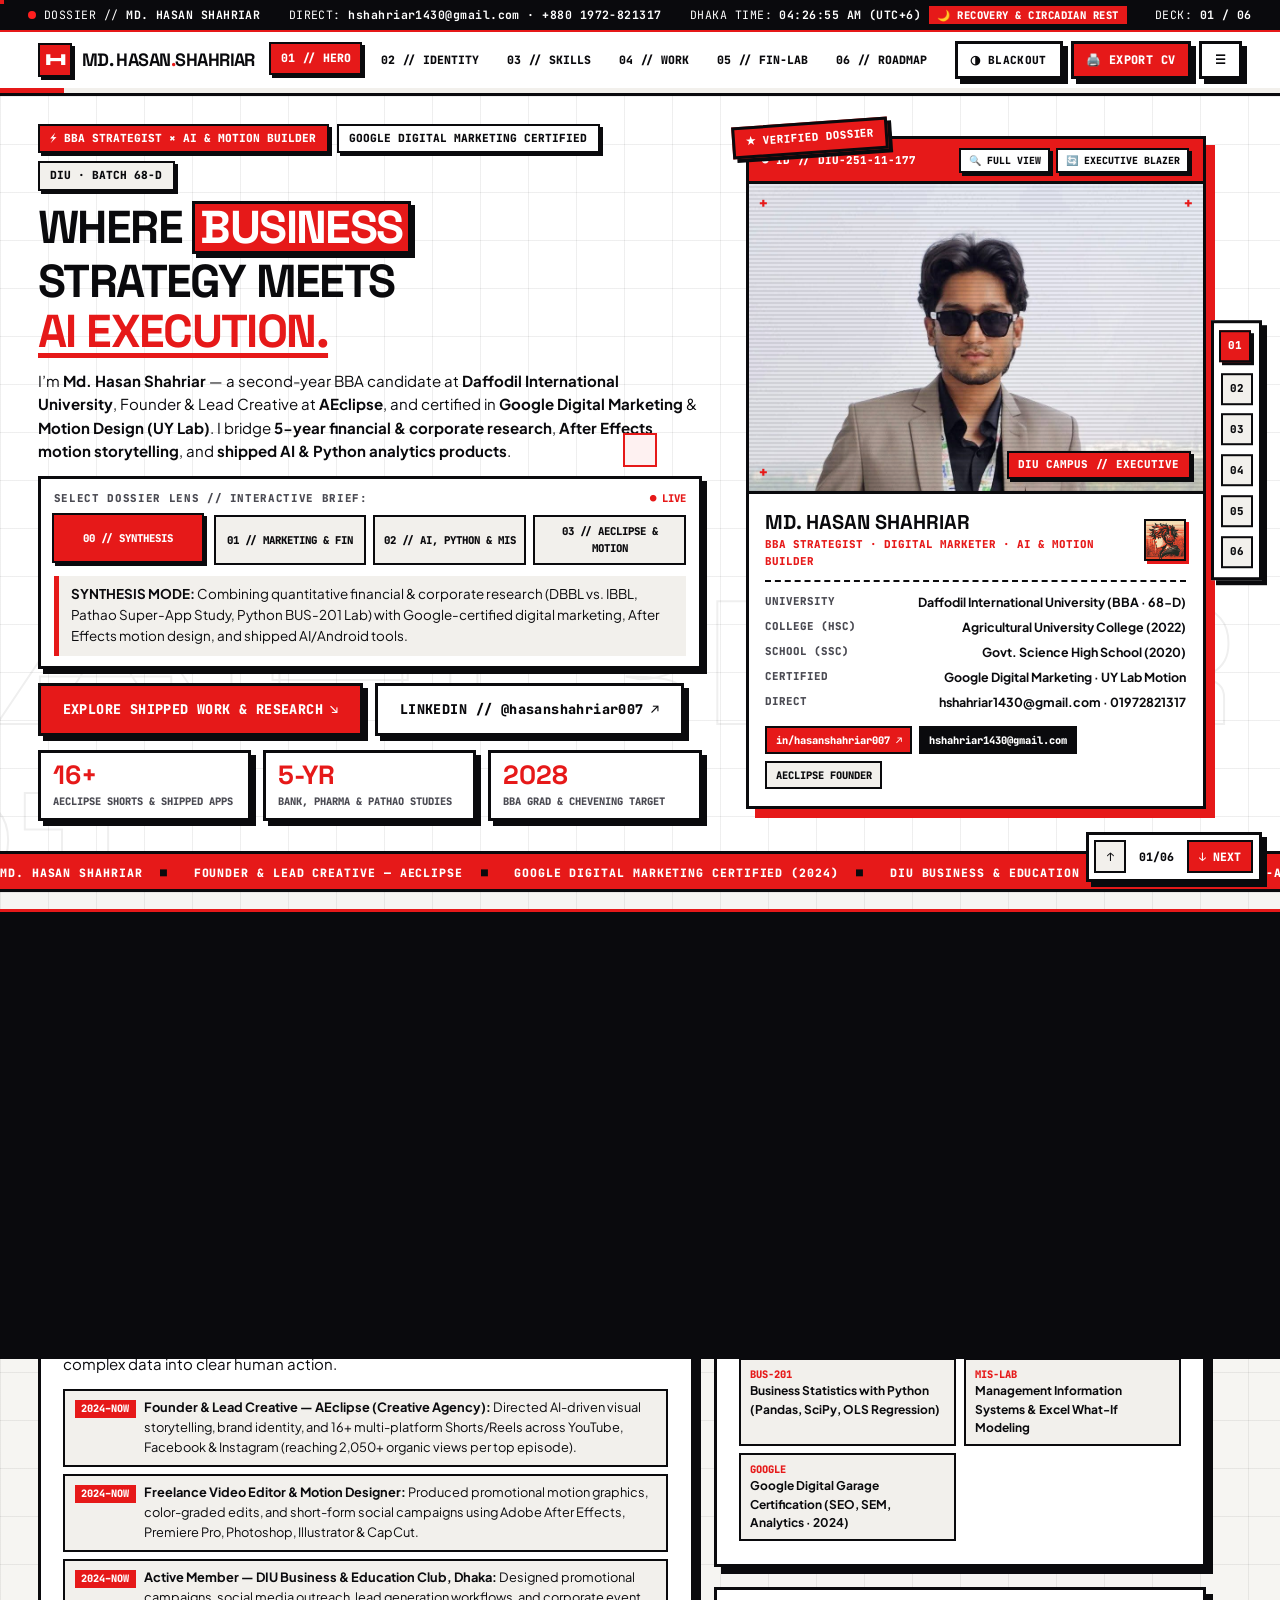
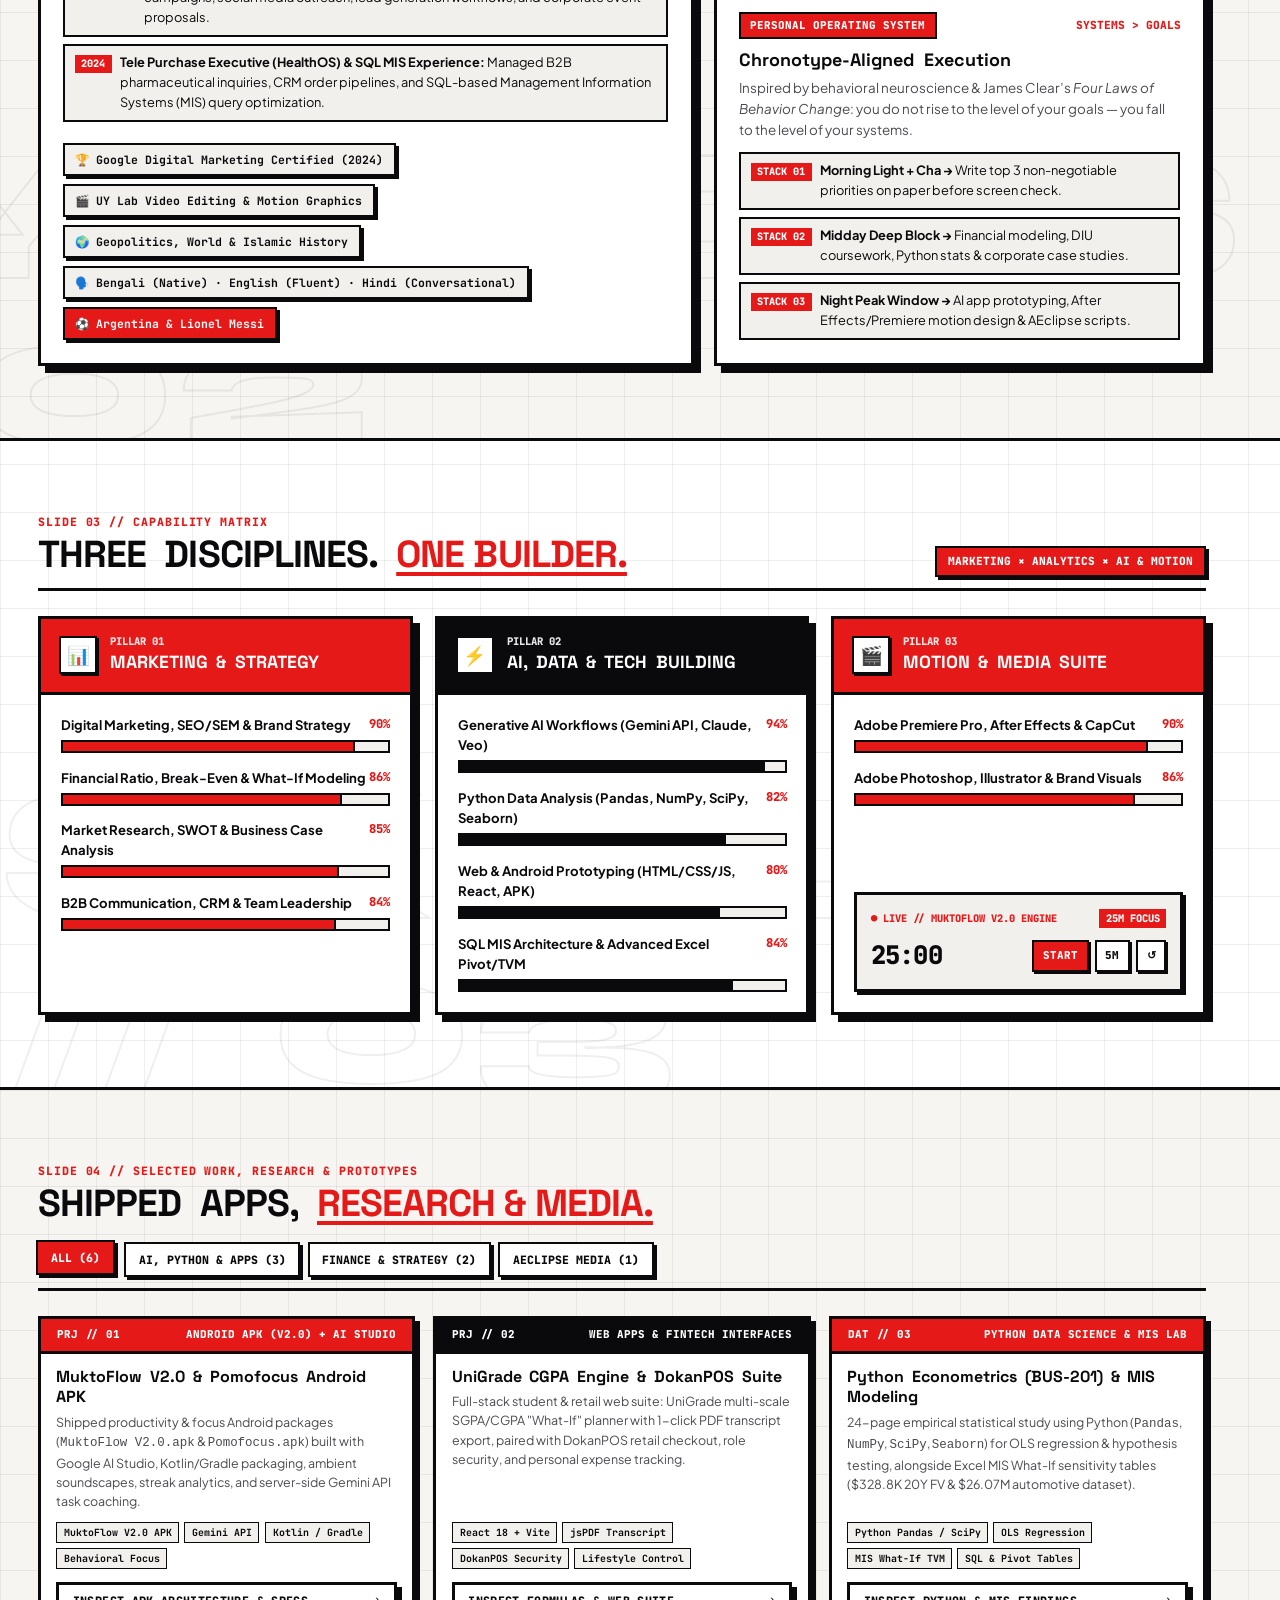
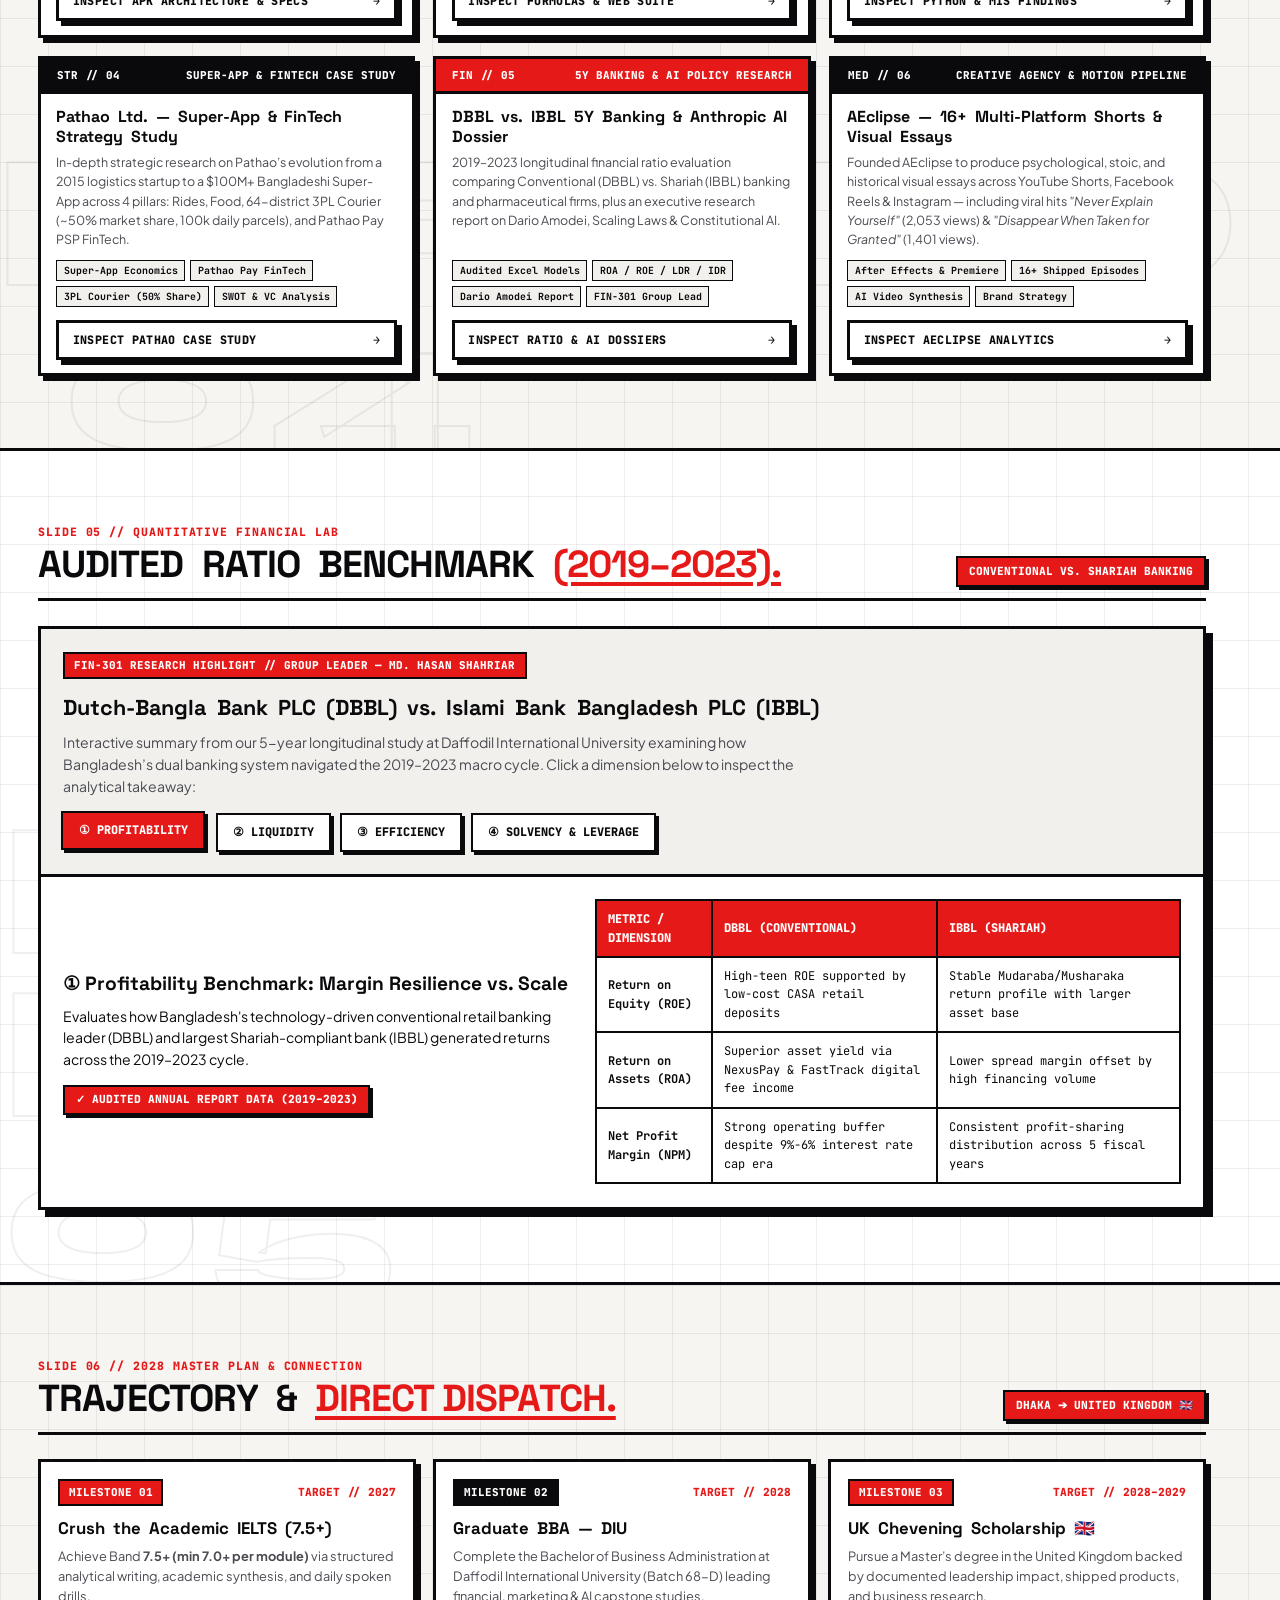
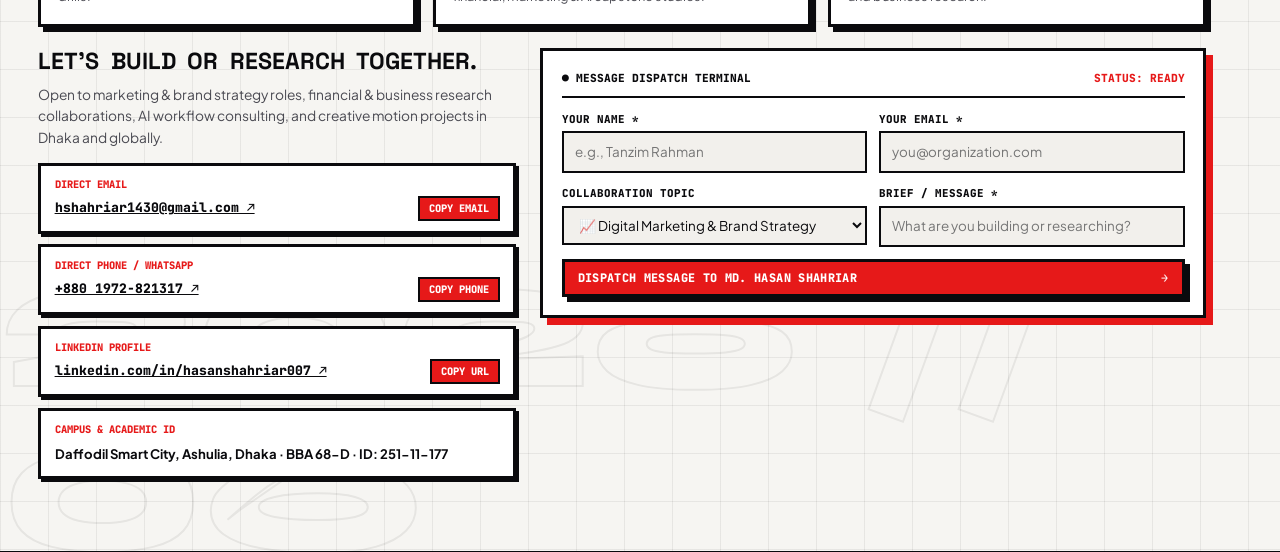
==== commit 633e9210: "Add rich OpenGraph, Twitter card, favicon and social preview meta tags with 1200x630 banner" ====
--- a/index.html
+++ b/index.html
@@ -4,7 +4,75 @@
   <meta charset="UTF-8" />
   <meta name="viewport" content="width=device-width, initial-scale=1.0" />
   <title>Md. Hasan Shahriar — Red &amp; White Neobrutalist Portfolio</title>
-  <meta name="description" content="Award-winning interactive Red & White Neobrutalist portfolio of Md. Hasan Shahriar — BBA Strategist at Daffodil International University (DIU), Digital Marketer, Motion Designer & AI Tech Builder." />
+  <meta name="description" content="Award-winning interactive Red &amp; White Neobrutalist portfolio of Md. Hasan Shahriar — BBA Strategist at Daffodil International University (DIU), Founder of AEclipse, Digital Marketer, Motion Designer &amp; AI Tech Builder." />
+  <meta name="author" content="Md. Hasan Shahriar" />
+  <meta name="keywords" content="Md. Hasan Shahriar, Hasan Shahriar Mukto, AEclipse, DIU BBA, Digital Marketer, Video Editor, After Effects, Motion Graphics, Python Statistics, Pathao Case Study, Portfolio" />
+  <meta name="theme-color" content="#E61919" />
+  <meta name="robots" content="index, follow" />
+
+  <!-- Canonical URL -->
+  <link rel="canonical" href="https://aeclips.github.io/hasan-shahriar-portfolio/" />
+
+  <!-- Favicon (Signature Red & White Neobrutalist Badge) -->
+  <link rel="icon" type="image/svg+xml" href="data:image/svg+xml,%3Csvg xmlns='http://www.w3.org/2000/svg' viewBox='0 0 64 64'%3E%3Crect width='64' height='64' fill='%23E61919' rx='8'/%3E%3Ctext x='50%25' y='54%25' font-family='Arial,sans-serif' font-weight='900' font-size='28' fill='%23FFFFFF' text-anchor='middle' dominant-baseline='middle'%3EHS%3C/text%3E%3C/svg%3E" />
+
+  <!-- OpenGraph / Facebook / LinkedIn / WhatsApp Social Cards -->
+  <meta property="og:type" content="website" />
+  <meta property="og:site_name" content="Md. Hasan Shahriar Portfolio" />
+  <meta property="og:url" content="https://aeclips.github.io/hasan-shahriar-portfolio/" />
+  <meta property="og:title" content="Md. Hasan Shahriar — BBA Strategist, Digital Marketer &amp; AI Motion Builder" />
+  <meta property="og:description" content="Official portfolio of Md. Hasan Shahriar. Founder of AEclipse Creative Agency, DIU BBA, Google-Certified Digital Marketer, Python Econometrics Analyst &amp; Video Editor." />
+  <meta property="og:image" content="https://aeclips.github.io/hasan-shahriar-portfolio/assets/og-preview.jpg" />
+  <meta property="og:image:secure_url" content="https://aeclips.github.io/hasan-shahriar-portfolio/assets/og-preview.jpg" />
+  <meta property="og:image:type" content="image/jpeg" />
+  <meta property="og:image:width" content="1200" />
+  <meta property="og:image:height" content="630" />
+  <meta property="og:image:alt" content="Md. Hasan Shahriar Neobrutalist Portfolio Social Preview Card" />
+  <meta property="og:locale" content="en_US" />
+
+  <!-- Twitter / X Cards -->
+  <meta name="twitter:card" content="summary_large_image" />
+  <meta name="twitter:url" content="https://aeclips.github.io/hasan-shahriar-portfolio/" />
+  <meta name="twitter:title" content="Md. Hasan Shahriar — BBA Strategist, Digital Marketer &amp; AI Motion Builder" />
+  <meta name="twitter:description" content="Official portfolio of Md. Hasan Shahriar. Founder of AEclipse Creative Agency, DIU BBA, Google-Certified Digital Marketer &amp; Video Editor." />
+  <meta name="twitter:image" content="https://aeclips.github.io/hasan-shahriar-portfolio/assets/og-preview.jpg" />
+  <meta name="twitter:image:alt" content="Md. Hasan Shahriar Neobrutalist Portfolio" />
+
+  <!-- Structured Data (JSON-LD) for Google & Rich Search Results -->
+  <script type="application/ld+json">
+  {
+    "@context": "https://schema.org",
+    "@type": "Person",
+    "name": "Md. Hasan Shahriar",
+    "alternateName": "Hasan Shahriar Mukto",
+    "jobTitle": "Founder & Lead Creative",
+    "worksFor": {
+      "@type": "Organization",
+      "name": "AEclipse"
+    },
+    "alumnusOf": [
+      {
+        "@type": "CollegeOrUniversity",
+        "name": "Daffodil International University"
+      },
+      {
+        "@type": "EducationalOrganization",
+        "name": "Agricultural University College"
+      },
+      {
+        "@type": "School",
+        "name": "Govt. Science High School"
+      }
+    ],
+    "url": "https://aeclips.github.io/hasan-shahriar-portfolio/",
+    "email": "mailto:hshahriar1430@gmail.com",
+    "telephone": "+8801972821317",
+    "sameAs": [
+      "https://www.linkedin.com/in/hasanshahriar007/",
+      "https://github.com/AEclips"
+    ]
+  }
+  </script>
 
   <!-- Google Fonts: Syne, Space Grotesk, Plus Jakarta Sans, JetBrains Mono -->
   <link rel="preconnect" href="https://fonts.googleapis.com" />
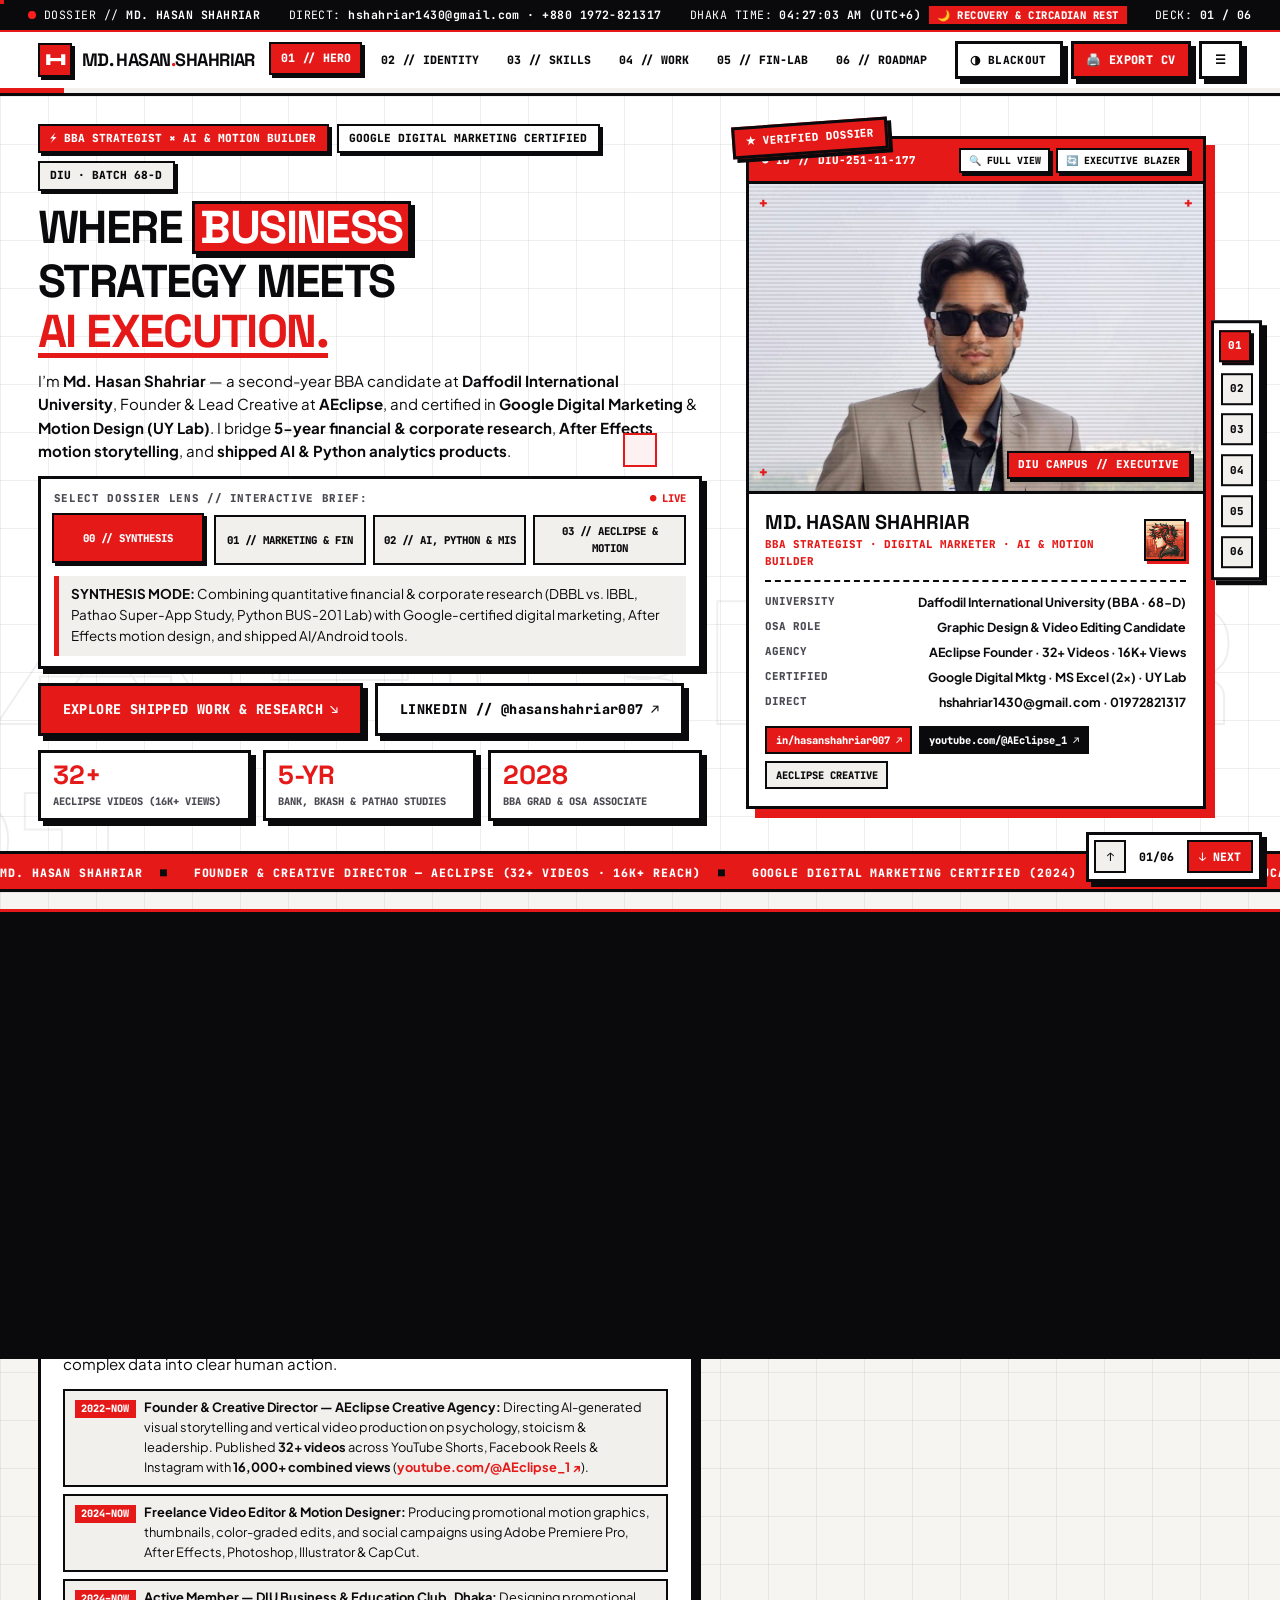
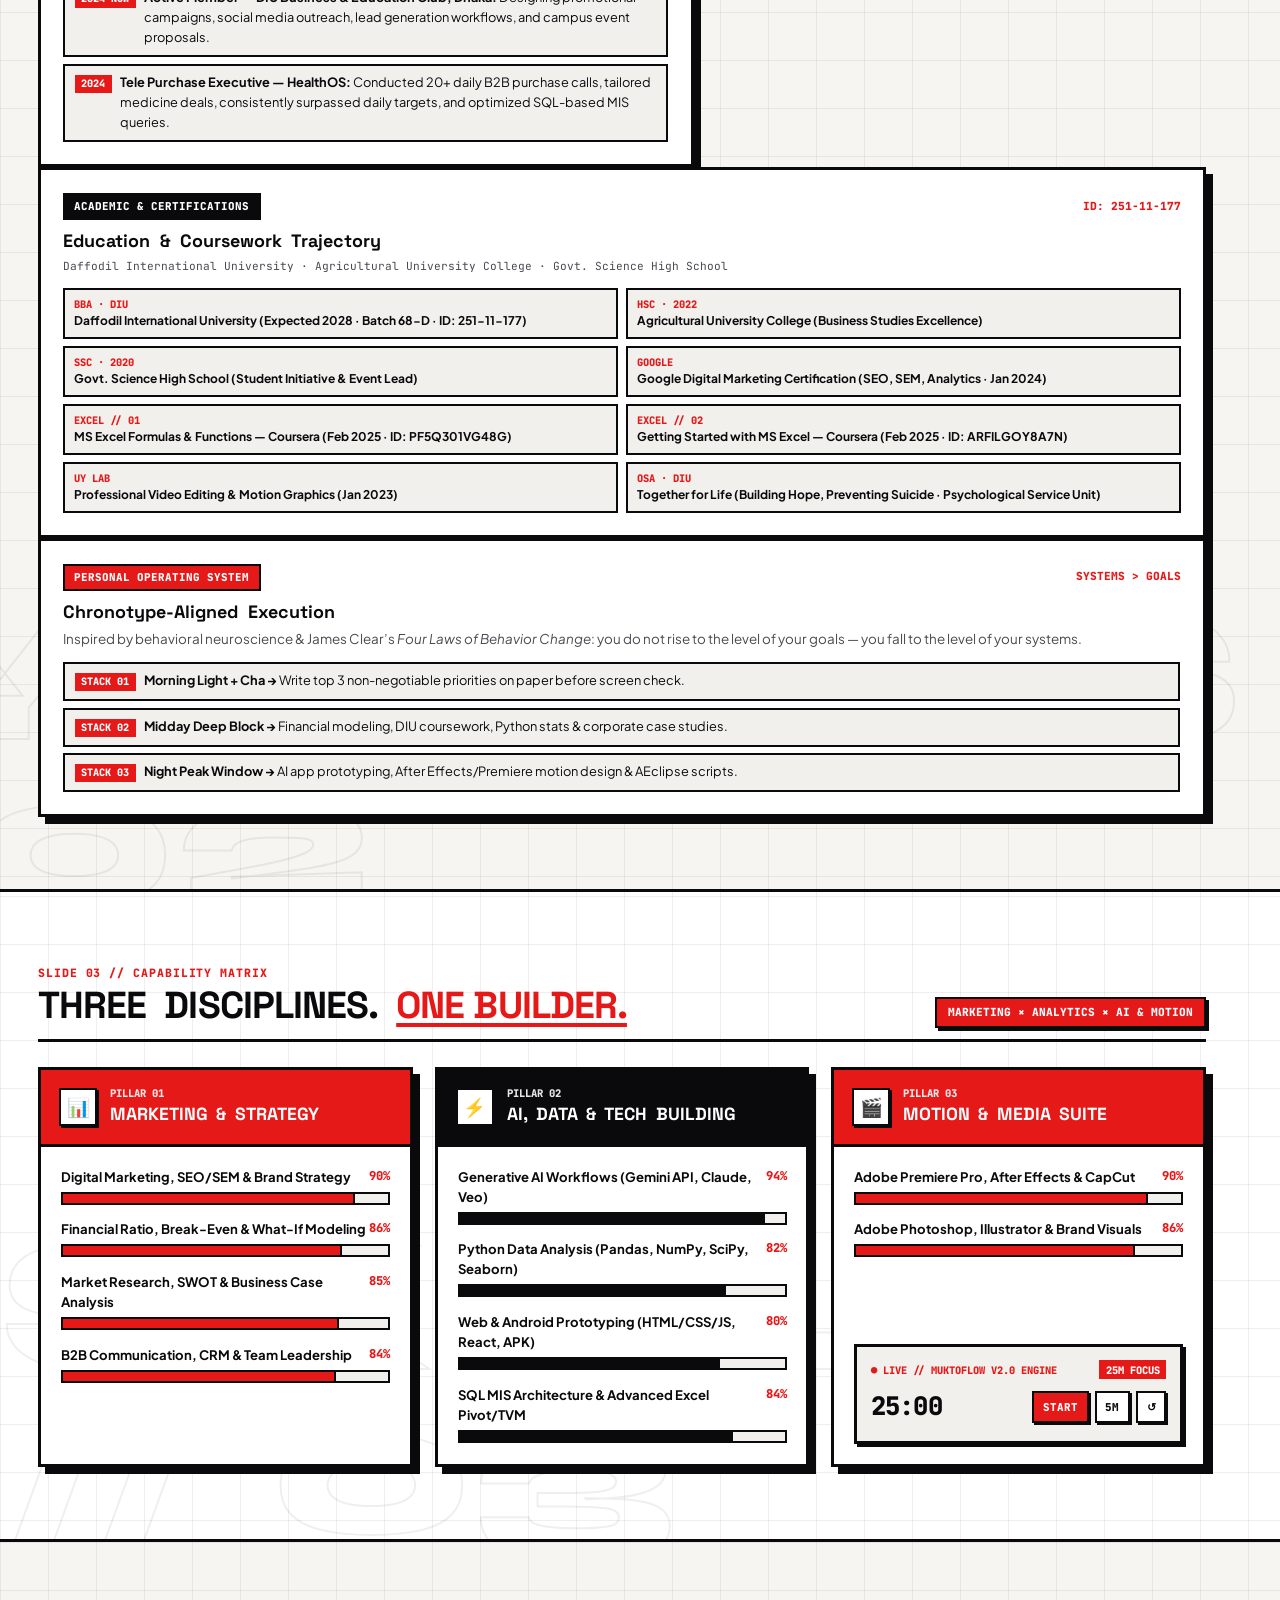
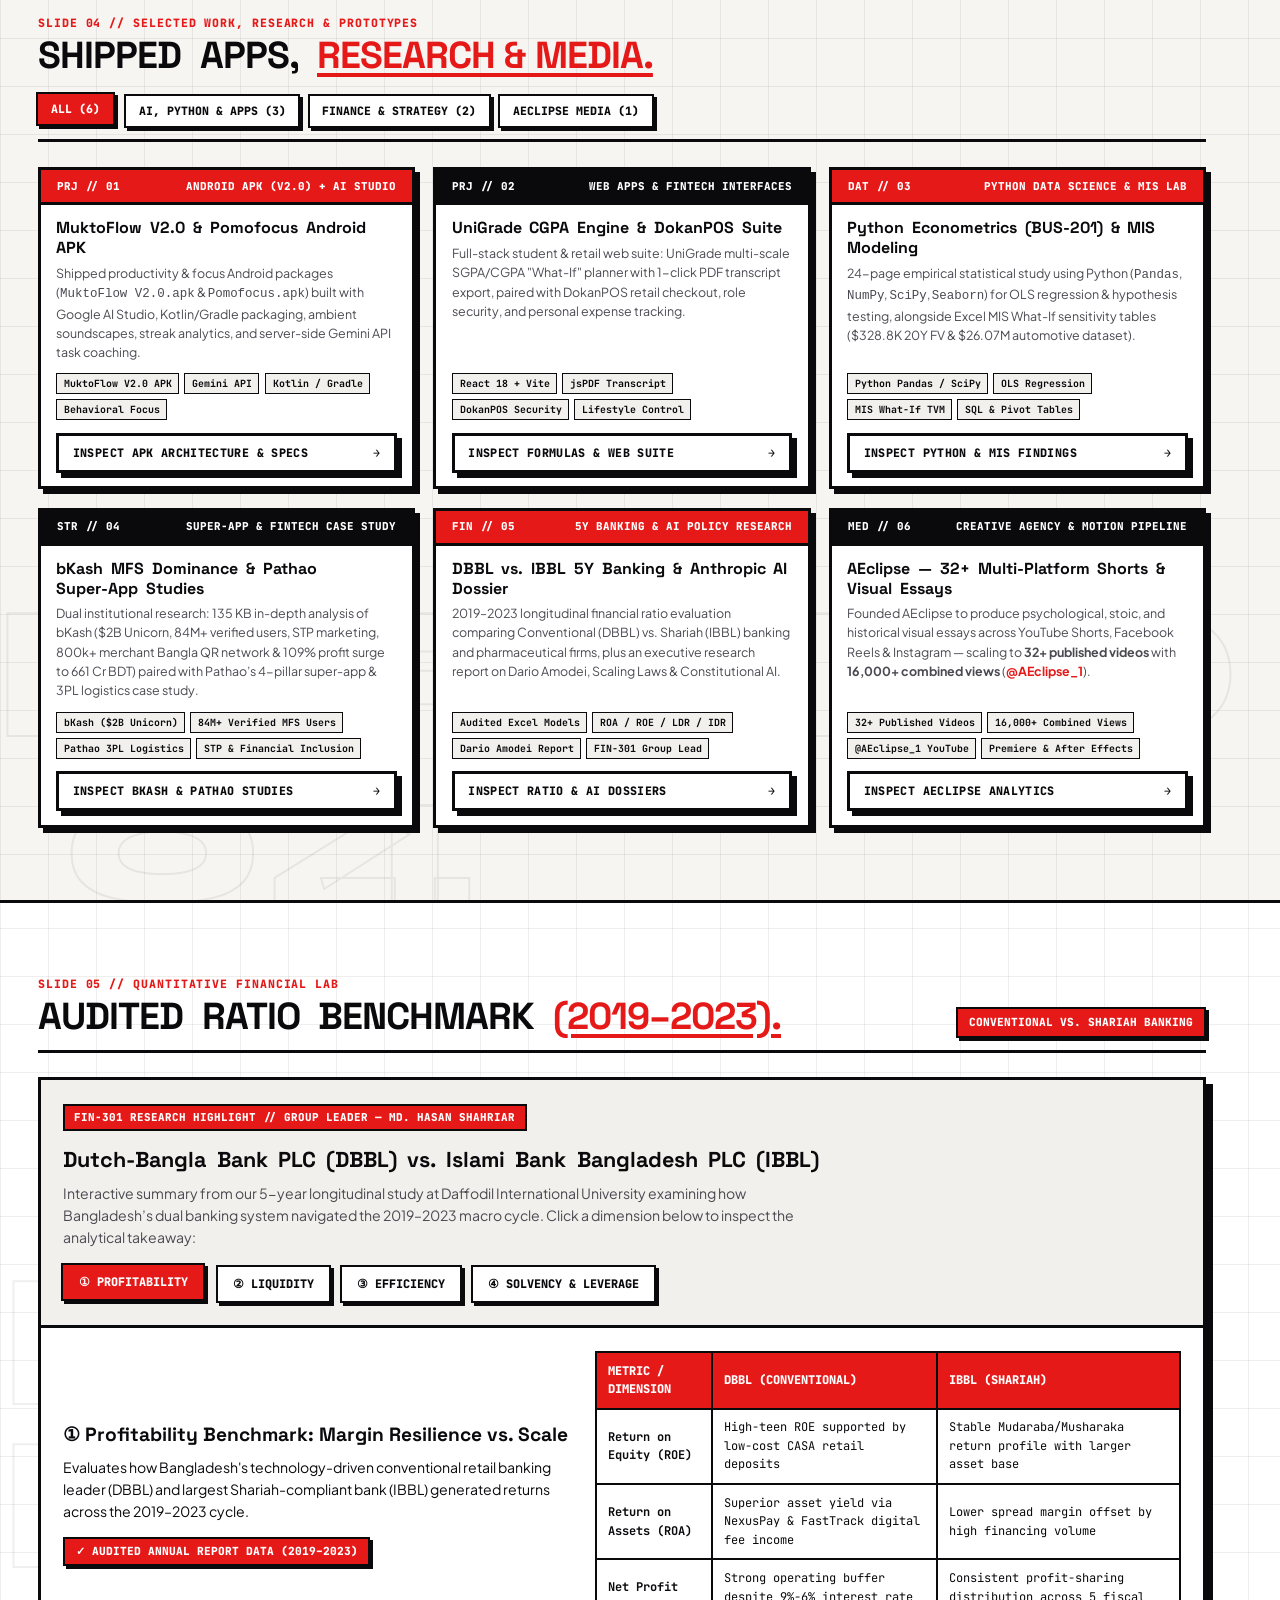
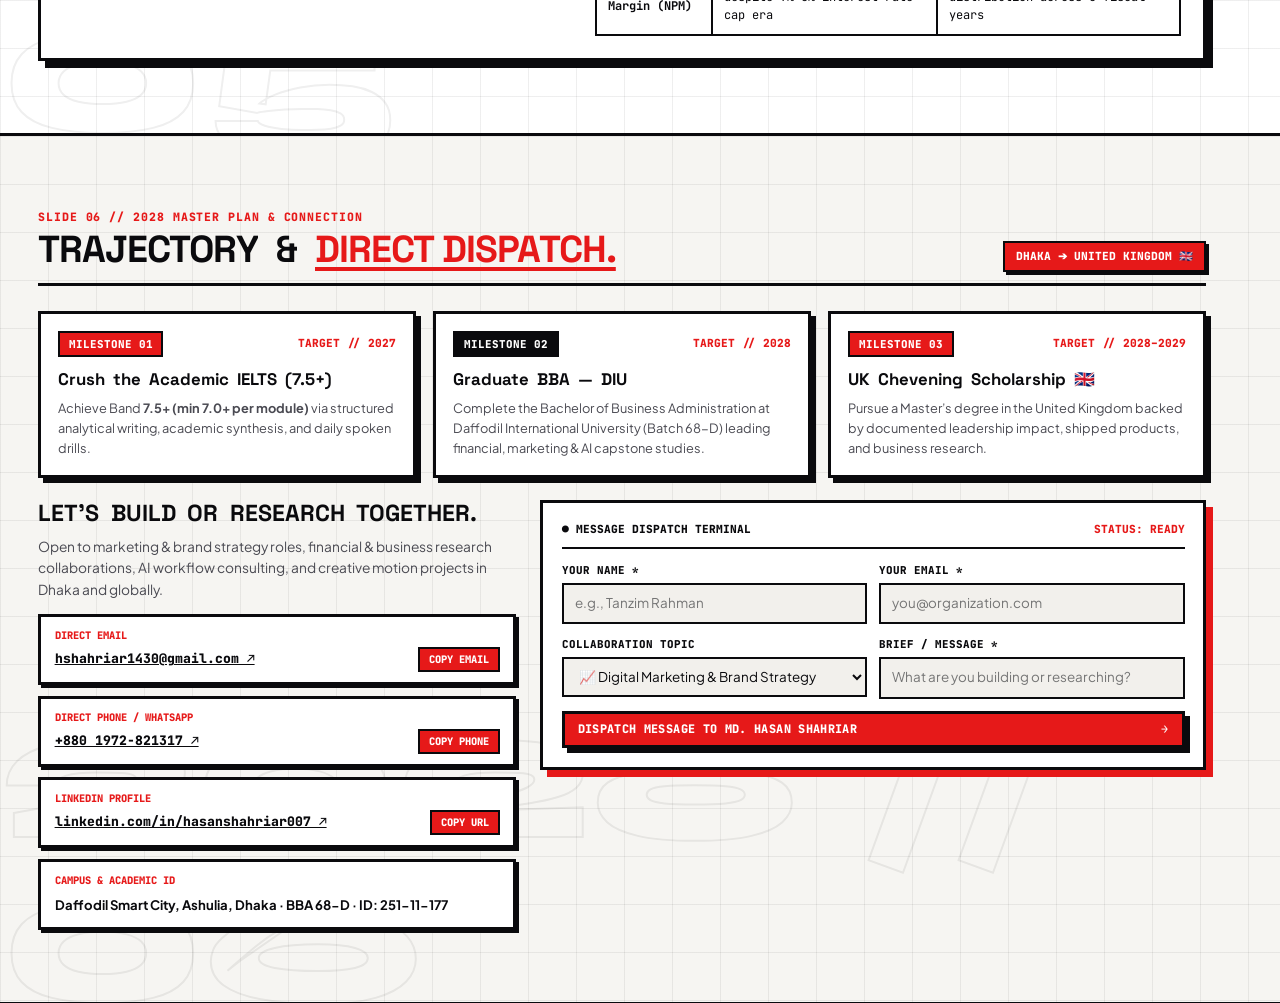
==== commit fd200ffd: "Update portfolio with latest CV metrics (32+ AEclipse videos, 16K+ views, Coursera Excel certs, bKas" ====
--- a/index.html
+++ b/index.html
@@ -2575,16 +2575,16 @@
             <!-- Key Metric Ticker Cards with Animated Counters -->
             <div class="hero-metrics anim-up" style="--d: 0.62s">
               <div class="metric-card" data-tilt>
-                <span class="metric-num"><span class="count-up" data-target="16">16</span>+</span>
-                <span class="metric-label">AECLIPSE SHORTS &amp; SHIPPED APPS</span>
+                <span class="metric-num"><span class="count-up" data-target="32">32</span>+</span>
+                <span class="metric-label">AECLIPSE VIDEOS (16K+ VIEWS)</span>
               </div>
               <div class="metric-card" data-tilt>
                 <span class="metric-num"><span class="count-up" data-target="5">5</span>-YR</span>
-                <span class="metric-label">BANK, PHARMA &amp; PATHAO STUDIES</span>
+                <span class="metric-label">BANK, BKASH &amp; PATHAO STUDIES</span>
               </div>
               <div class="metric-card" data-tilt>
                 <span class="metric-num"><span class="count-up" data-target="2028">2028</span></span>
-                <span class="metric-label">BBA GRAD &amp; CHEVENING TARGET</span>
+                <span class="metric-label">BBA GRAD &amp; OSA ASSOCIATE</span>
               </div>
             </div>
           </div>
@@ -2643,16 +2643,16 @@
                     <dd>Daffodil International University (BBA · 68-D)</dd>
                   </div>
                   <div class="spec-row">
-                    <dt>COLLEGE (HSC)</dt>
-                    <dd>Agricultural University College (2022)</dd>
+                    <dt>OSA ROLE</dt>
+                    <dd>Graphic Design &amp; Video Editing Candidate</dd>
                   </div>
                   <div class="spec-row">
-                    <dt>SCHOOL (SSC)</dt>
-                    <dd>Govt. Science High School (2020)</dd>
+                    <dt>AGENCY</dt>
+                    <dd>AEclipse Founder · 32+ Videos · 16K+ Views</dd>
                   </div>
                   <div class="spec-row">
                     <dt>CERTIFIED</dt>
-                    <dd>Google Digital Marketing · UY Lab Motion</dd>
+                    <dd>Google Digital Mktg · MS Excel (2x) · UY Lab</dd>
                   </div>
                   <div class="spec-row">
                     <dt>DIRECT</dt>
@@ -2664,11 +2664,11 @@
                   <a href="https://www.linkedin.com/in/hasanshahriar007/" target="_blank" rel="noopener noreferrer" class="passport-chip chip-red" data-cursor="OPEN">
                     in/hasanshahriar007 ↗
                   </a>
-                  <a href="mailto:hshahriar1430@gmail.com" class="passport-chip chip-black" data-cursor="EMAIL">
-                    hshahriar1430@gmail.com
+                  <a href="https://www.youtube.com/@AEclipse_1" target="_blank" rel="noopener noreferrer" class="passport-chip chip-black" data-cursor="YOUTUBE">
+                    youtube.com/@AEclipse_1 ↗
                   </a>
                   <a href="#slide-projects" class="passport-chip chip-white" data-goto="3" data-cursor="APPS">
-                    AECLIPSE FOUNDER
+                    AECLIPSE CREATIVE
                   </a>
                 </div>
               </div>
@@ -2682,15 +2682,15 @@
       <div class="slide-ticker" aria-hidden="true">
         <div class="ticker-track">
           <span>MD. HASAN SHAHRIAR</span><span class="t-sep">■</span>
-          <span>FOUNDER &amp; LEAD CREATIVE — AECLIPSE</span><span class="t-sep">■</span>
+          <span>FOUNDER &amp; CREATIVE DIRECTOR — AECLIPSE (32+ VIDEOS · 16K+ REACH)</span><span class="t-sep">■</span>
           <span>GOOGLE DIGITAL MARKETING CERTIFIED (2024)</span><span class="t-sep">■</span>
           <span>DIU BUSINESS &amp; EDUCATION CLUB</span><span class="t-sep">■</span>
-          <span>PATHAO SUPER-APP &amp; FINTECH RESEARCH</span><span class="t-sep">■</span>
+          <span>BKASH &amp; PATHAO MFS STRATEGY STUDIES</span><span class="t-sep">■</span>
           <span>PYTHON STATISTICAL ANALYSIS (BUS-201)</span><span class="t-sep">■</span>
           <span>DBBL VS. IBBL 5Y STUDY</span><span class="t-sep">■</span>
           <span>ADOBE AFTER EFFECTS &amp; PREMIERE PRO</span><span class="t-sep">■</span>
           <span>MD. HASAN SHAHRIAR</span><span class="t-sep">■</span>
-          <span>FOUNDER &amp; LEAD CREATIVE — AECLIPSE</span><span class="t-sep">■</span>
+          <span>FOUNDER &amp; CREATIVE DIRECTOR — AECLIPSE (32+ VIDEOS · 16K+ REACH)</span><span class="t-sep">■</span>
           <span>GOOGLE DIGITAL MARKETING CERTIFIED (2024)</span><span class="t-sep">■</span>
         </div>
       </div>
@@ -2725,22 +2725,23 @@
 
               <div class="habit-stack-list" style="margin-top: 0.85rem;">
                 <div class="habit-item">
-                  <span class="habit-step">2024–NOW</span>
-                  <span><strong>Founder &amp; Lead Creative — AEclipse (Creative Agency):</strong> Directed AI-driven visual storytelling, brand identity, and 16+ multi-platform Shorts/Reels across YouTube, Facebook &amp; Instagram (reaching 2,050+ organic views per top episode).</span>
+                  <span class="habit-step">2022–NOW</span>
+                  <span><strong>Founder &amp; Creative Director — AEclipse Creative Agency:</strong> Directing AI-generated visual storytelling and vertical video production on psychology, stoicism &amp; leadership. Published <strong>32+ videos</strong> across YouTube Shorts, Facebook Reels &amp; Instagram with <strong>16,000+ combined views</strong> (<a href="https://www.youtube.com/@AEclipse_1" target="_blank" rel="noopener noreferrer" style="color:var(--red);font-weight:700;">youtube.com/@AEclipse_1 ↗</a>).</span>
                 </div>
                 <div class="habit-item">
                   <span class="habit-step">2024–NOW</span>
-                  <span><strong>Freelance Video Editor &amp; Motion Designer:</strong> Produced promotional motion graphics, color-graded edits, and short-form social campaigns using Adobe After Effects, Premiere Pro, Photoshop, Illustrator &amp; CapCut.</span>
+                  <span><strong>Freelance Video Editor &amp; Motion Designer:</strong> Producing promotional motion graphics, thumbnails, color-graded edits, and social campaigns using Adobe Premiere Pro, After Effects, Photoshop, Illustrator &amp; CapCut.</span>
                 </div>
                 <div class="habit-item">
                   <span class="habit-step">2024–NOW</span>
-                  <span><strong>Active Member — DIU Business &amp; Education Club, Dhaka:</strong> Designed promotional campaigns, social media outreach, lead generation workflows, and corporate event proposals.</span>
+                  <span><strong>Active Member — DIU Business &amp; Education Club, Dhaka:</strong> Designing promotional campaigns, social media outreach, lead generation workflows, and campus event proposals.</span>
                 </div>
                 <div class="habit-item">
                   <span class="habit-step">2024</span>
-                  <span><strong>Tele Purchase Executive (HealthOS) &amp; SQL MIS Experience:</strong> Managed B2B pharmaceutical inquiries, CRM order pipelines, and SQL-based Management Information Systems (MIS) query optimization.</span>
+                  <span><strong>Tele Purchase Executive — HealthOS:</strong> Conducted 20+ daily B2B purchase calls, tailored medicine deals, consistently surpassed daily targets, and optimized SQL-based MIS queries.</span>
                 </div>
               </div>
+            </div>
             </div>
 
             <div class="interest-pills">
@@ -2764,7 +2765,7 @@
             <ul class="course-list" aria-label="Academic History and Core Coursework">
               <li>
                 <span class="course-code">BBA · DIU</span>
-                <span class="course-name">Daffodil International University (Expected 2028 · Batch 68-D)</span>
+                <span class="course-name">Daffodil International University (Expected 2028 · Batch 68-D · ID: 251-11-177)</span>
               </li>
               <li>
                 <span class="course-code">HSC · 2022</span>
@@ -2775,20 +2776,24 @@
                 <span class="course-name">Govt. Science High School (Student Initiative &amp; Event Lead)</span>
               </li>
               <li>
-                <span class="course-code">FIN-301</span>
-                <span class="course-name">Financial Management &amp; 5Y Ratio Analysis (Group Lead)</span>
+                <span class="course-code">GOOGLE</span>
+                <span class="course-name">Google Digital Marketing Certification (SEO, SEM, Analytics · Jan 2024)</span>
               </li>
               <li>
-                <span class="course-code">BUS-201</span>
-                <span class="course-name">Business Statistics with Python (Pandas, SciPy, OLS Regression)</span>
+                <span class="course-code">EXCEL // 01</span>
+                <span class="course-name">MS Excel Formulas &amp; Functions — Coursera (Feb 2025 · ID: PF5Q301VG48G)</span>
               </li>
               <li>
-                <span class="course-code">MIS-LAB</span>
-                <span class="course-name">Management Information Systems &amp; Excel What-If Modeling</span>
+                <span class="course-code">EXCEL // 02</span>
+                <span class="course-name">Getting Started with MS Excel — Coursera (Feb 2025 · ID: ARFILGOY8A7N)</span>
               </li>
               <li>
-                <span class="course-code">GOOGLE</span>
-                <span class="course-name">Google Digital Garage Certification (SEO, SEM, Analytics · 2024)</span>
+                <span class="course-code">UY LAB</span>
+                <span class="course-name">Professional Video Editing &amp; Motion Graphics (Jan 2023)</span>
+              </li>
+              <li>
+                <span class="course-code">OSA · DIU</span>
+                <span class="course-name">Together for Life (Building Hope, Preventing Suicide · Psychological Service Unit)</span>
               </li>
             </ul>
           </div>
@@ -3082,20 +3087,20 @@
               <span class="project-type">SUPER-APP &amp; FINTECH CASE STUDY</span>
             </div>
             <div class="project-content">
-              <h3 class="project-title">Pathao Ltd. — Super-App &amp; FinTech Strategy Study</h3>
+              <h3 class="project-title">bKash MFS Dominance &amp; Pathao Super-App Studies</h3>
               <p class="project-desc">
-                In-depth strategic research on Pathao’s evolution from a 2015 logistics startup to a $100M+ Bangladeshi Super-App across 4 pillars: Rides, Food, 64-district 3PL Courier (~50% market share, 100k daily parcels), and Pathao Pay PSP FinTech.
+                Dual institutional research: 135 KB in-depth analysis of bKash ($2B Unicorn, 84M+ verified users, STP marketing, 800k+ merchant Bangla QR network &amp; 109% profit surge to 661 Cr BDT) paired with Pathao’s 4-pillar super-app &amp; 3PL logistics case study.
               </p>
               <div class="project-tags">
-                <span class="tag">Super-App Economics</span>
-                <span class="tag">Pathao Pay FinTech</span>
-                <span class="tag">3PL Courier (50% Share)</span>
-                <span class="tag">SWOT &amp; VC Analysis</span>
+                <span class="tag">bKash ($2B Unicorn)</span>
+                <span class="tag">84M+ Verified MFS Users</span>
+                <span class="tag">Pathao 3PL Logistics</span>
+                <span class="tag">STP &amp; Financial Inclusion</span>
               </div>
             </div>
             <div class="project-footer">
               <button type="button" class="brutal-btn btn-sm btn-full" data-modal="dokanpos" data-cursor="INSPECT">
-                <span>INSPECT PATHAO CASE STUDY</span>
+                <span>INSPECT BKASH &amp; PATHAO STUDIES</span>
                 <span aria-hidden="true">→</span>
               </button>
             </div>
@@ -3134,15 +3139,15 @@
               <span class="project-type">CREATIVE AGENCY &amp; MOTION PIPELINE</span>
             </div>
             <div class="project-content">
-              <h3 class="project-title">AEclipse — 16+ Multi-Platform Shorts &amp; Visual Essays</h3>
+              <h3 class="project-title">AEclipse — 32+ Multi-Platform Shorts &amp; Visual Essays</h3>
               <p class="project-desc">
-                Founded AEclipse to produce psychological, stoic, and historical visual essays across YouTube Shorts, Facebook Reels &amp; Instagram — including viral hits <em>"Never Explain Yourself"</em> (2,053 views) &amp; <em>"Disappear When Taken for Granted"</em> (1,401 views).
+                Founded AEclipse to produce psychological, stoic, and historical visual essays across YouTube Shorts, Facebook Reels &amp; Instagram — scaling to <strong>32+ published videos</strong> with <strong>16,000+ combined views</strong> (<a href="https://www.youtube.com/@AEclipse_1" target="_blank" rel="noopener noreferrer" style="color:var(--red);font-weight:700;">@AEclipse_1</a>).
               </p>
               <div class="project-tags">
-                <span class="tag">After Effects &amp; Premiere</span>
-                <span class="tag">16+ Shipped Episodes</span>
-                <span class="tag">AI Video Synthesis</span>
-                <span class="tag">Brand Strategy</span>
+                <span class="tag">32+ Published Videos</span>
+                <span class="tag">16,000+ Combined Views</span>
+                <span class="tag">@AEclipse_1 YouTube</span>
+                <span class="tag">Premiere &amp; After Effects</span>
               </div>
             </div>
             <div class="project-footer">
@@ -3931,7 +3936,7 @@
     all: `<strong>SYNTHESIS MODE:</strong> Combining BBA marketing &amp; financial strategy (Pathao Super-App study, DBBL vs. IBBL 5Y ratios, Google Digital Marketing) with Python econometrics (BUS-201), shipped Android/web apps (MuktoFlow V2.0 APK, UniGrade), and AEclipse motion storytelling.`,
     business: `<strong>BUSINESS, MARKETING &amp; FINANCE LENS:</strong> BBA strategist at DIU (Batch 68-D), Google Digital Garage certified (2024), Active Member of DIU Business &amp; Education Club, and former HealthOS Tele Purchase Executive.`,
     tech: `<strong>AI, PYTHON &amp; TECH BUILDER LENS:</strong> Shipping practical tools with Python (Pandas, NumPy, SciPy, Seaborn), SQL MIS, React, and Google AI Studio — including MuktoFlow V2.0 (Android APK + Gemini API), UniGrade CGPA Planner, and DokanPOS.`,
-    media: `<strong>AECLIPSE CREATIVE AGENCY &amp; MOTION LENS:</strong> Founder &amp; Lead Creative at AEclipse and UY Lab-trained Video Editor (After Effects, Premiere Pro, Photoshop, Illustrator, CapCut) with 16+ published multi-platform Shorts &amp; Reels.`,
+    media: `<strong>AECLIPSE CREATIVE AGENCY &amp; MOTION LENS:</strong> Founder &amp; Creative Director at AEclipse (32+ videos, 16K+ views on @AEclipse_1), UY Lab-trained Video Editor (After Effects, Premiere Pro, Photoshop, Illustrator, CapCut), and DIU OSA Student Associate candidate.`,
   };
 
   lensBtns.forEach((btn) => {
@@ -4184,14 +4189,14 @@
       ],
     },
     dokanpos: {
-      code: "STR // 04 — PATHAO LTD. SUPER-APP & FINTECH TRANSFORMATION STUDY",
-      title: "Pathao Ltd. — Digital Transformation, 3PL Logistics & Pathao Pay Case Study",
+      code: "STR // 04 — BKASH LTD. MFS DOMINANCE & PATHAO SUPER-APP STUDIES",
+      title: "bKash Limited MFS Ecosystem & Pathao Ltd. Super-App Case Studies",
       summary:
-        "Comprehensive strategic business research examining how Pathao evolved from a 2015 stealth e-commerce delivery team in Dhaka into a $100M+ Bangladeshi Super-App serving 10M+ users and 500,000+ gig-economy earners.",
+        "Two institutional fintech & strategic management investigations authored at Daffodil International University: a 135 KB deep analytical dossier on bKash Limited's market dominance and a case study on Pathao's 4-pillar super-app transformation.",
       specs: [
-        "🛵 <strong>Four-Pillar Super-App Ecosystem:</strong> Analyzed unit economics across Ride-Sharing (bikes/cars), Pathao Food (hyperlocal Q-commerce), Pathao Courier (64-district 3PL network handling <strong>100,000+ daily parcels</strong> with ~50% market share), and Pathao Pay.",
-        "💳 <strong>FinTech &amp; BNPL Innovation:</strong> Evaluated Pathao Pay’s Bangladesh Bank PSP license, digital wallet loops, debit card integration, and 'Pay Later' micro-credit for Gen-Z consumers.",
-        "📊 <strong>VC Capital &amp; SWOT Matrix:</strong> Documented $50M+ in institutional funding (Go-Jek, VentureSouq, Battery Road Digital Holdings), post-pandemic EBITDA profitability, and algorithmic route optimization.",
+        "📱 <strong>bKash 84M+ User Ecosystem ($2B Unicorn):</strong> Analyzed the Bottom-of-the-Pyramid (BoP) STP marketing framework connecting urban wage-earners with rural families, expanding to 84M+ verified accounts, 800K+ Bangla QR merchants, and 109% net profit surge to 661 Crore BDT in FY2025.",
+        "🛵 <strong>Pathao Four-Pillar Ecosystem:</strong> Evaluated unit economics across Ride-Sharing, Pathao Food, 64-district 3PL Courier (handling <strong>100,000+ daily parcels</strong> with ~50% market share), and Pathao Pay PSP digital wallet.",
+        "💳 <strong>Institutional Funding & Governance:</strong> Documented foreign direct investments from BRAC Bank, Ant Group/Alipay, SoftBank Vision Fund 2, IFC, and Go-Jek.",
       ],
     },
     finresearch: {
@@ -4206,14 +4211,14 @@
       ],
     },
     aeclipse: {
-      code: "MED // 06 — AECLIPSE CREATIVE AGENCY & MOTION PRODUCTION",
-      title: "AEclipse — Founder, Brand Strategist & Multi-Platform Motion Pipeline",
+      code: "MED // 06 — AECLIPSE CREATIVE AGENCY & MOTION PIPELINE",
+      title: "AEclipse — Creative Director & 32+ Multi-Platform Video Pipeline",
       summary:
-        "Founded AEclipse to deliver AI-powered visual storytelling, motion graphics, and psychological/historical video essays across YouTube Shorts, Facebook Reels, and Instagram Reels.",
+        "Founded AEclipse to produce AI-generated visual storytelling, motion design, and high-retention short videos on stoicism, leadership psychology, and world history across YouTube Shorts, Facebook Reels, and Instagram Reels.",
       specs: [
-        "📈 <strong>Verified Multi-Platform Reach:</strong> Produced and tracked 16+ original episodes in the AEclipse Content Tracker — highlighted by Ep. 09 <em>'Never Explain Yourself to Anyone'</em> (<strong>2,053 views</strong>) and Ep. 13 <em>'Disappear When They Take You for Granted'</em> (<strong>1,401 views</strong>).",
-        "🎬 <strong>Professional Post-Production Suite:</strong> Certified at UY Lab; combines Adobe After Effects, Premiere Pro, Photoshop, Illustrator, and CapCut with AI visual synthesis (Gemini Omni / Veo &amp; Master Prompt frameworks).",
-        "🧠 <strong>Strategic Narrative Themes:</strong> Scripts original essays on stoic emotional control (<em>'Stop Reacting to Everything'</em>), negotiation power, geopolitics, and leadership psychology.",
+        "📈 <strong>32+ Published Videos &amp; 16,000+ Combined Views:</strong> Produced 32+ original episodes tracked in the AEclipse Content Tracker with 16K+ total views (<a href=\"https://www.youtube.com/@AEclipse_1\" target=\"_blank\" rel=\"noopener noreferrer\" style=\"color:var(--red);font-weight:700;\">youtube.com/@AEclipse_1 ↗</a>).",
+        "🎬 <strong>Full Creative Production Pipeline:</strong> Handles the complete workflow from concept scriptwriting, Midjourney/Veo prompt engineering, and voiceover synchronization to dynamic typography in Adobe Premiere Pro and After Effects.",
+        "🎯 <strong>On-Campus Creative Leadership:</strong> Applying visual storytelling expertise as Student Associate (Graphic Design &amp; Video Editing) candidate at DIU Office of the Students’ Affairs (OSA) under the Learn &amp; Earn initiative.",
       ],
     },
   };
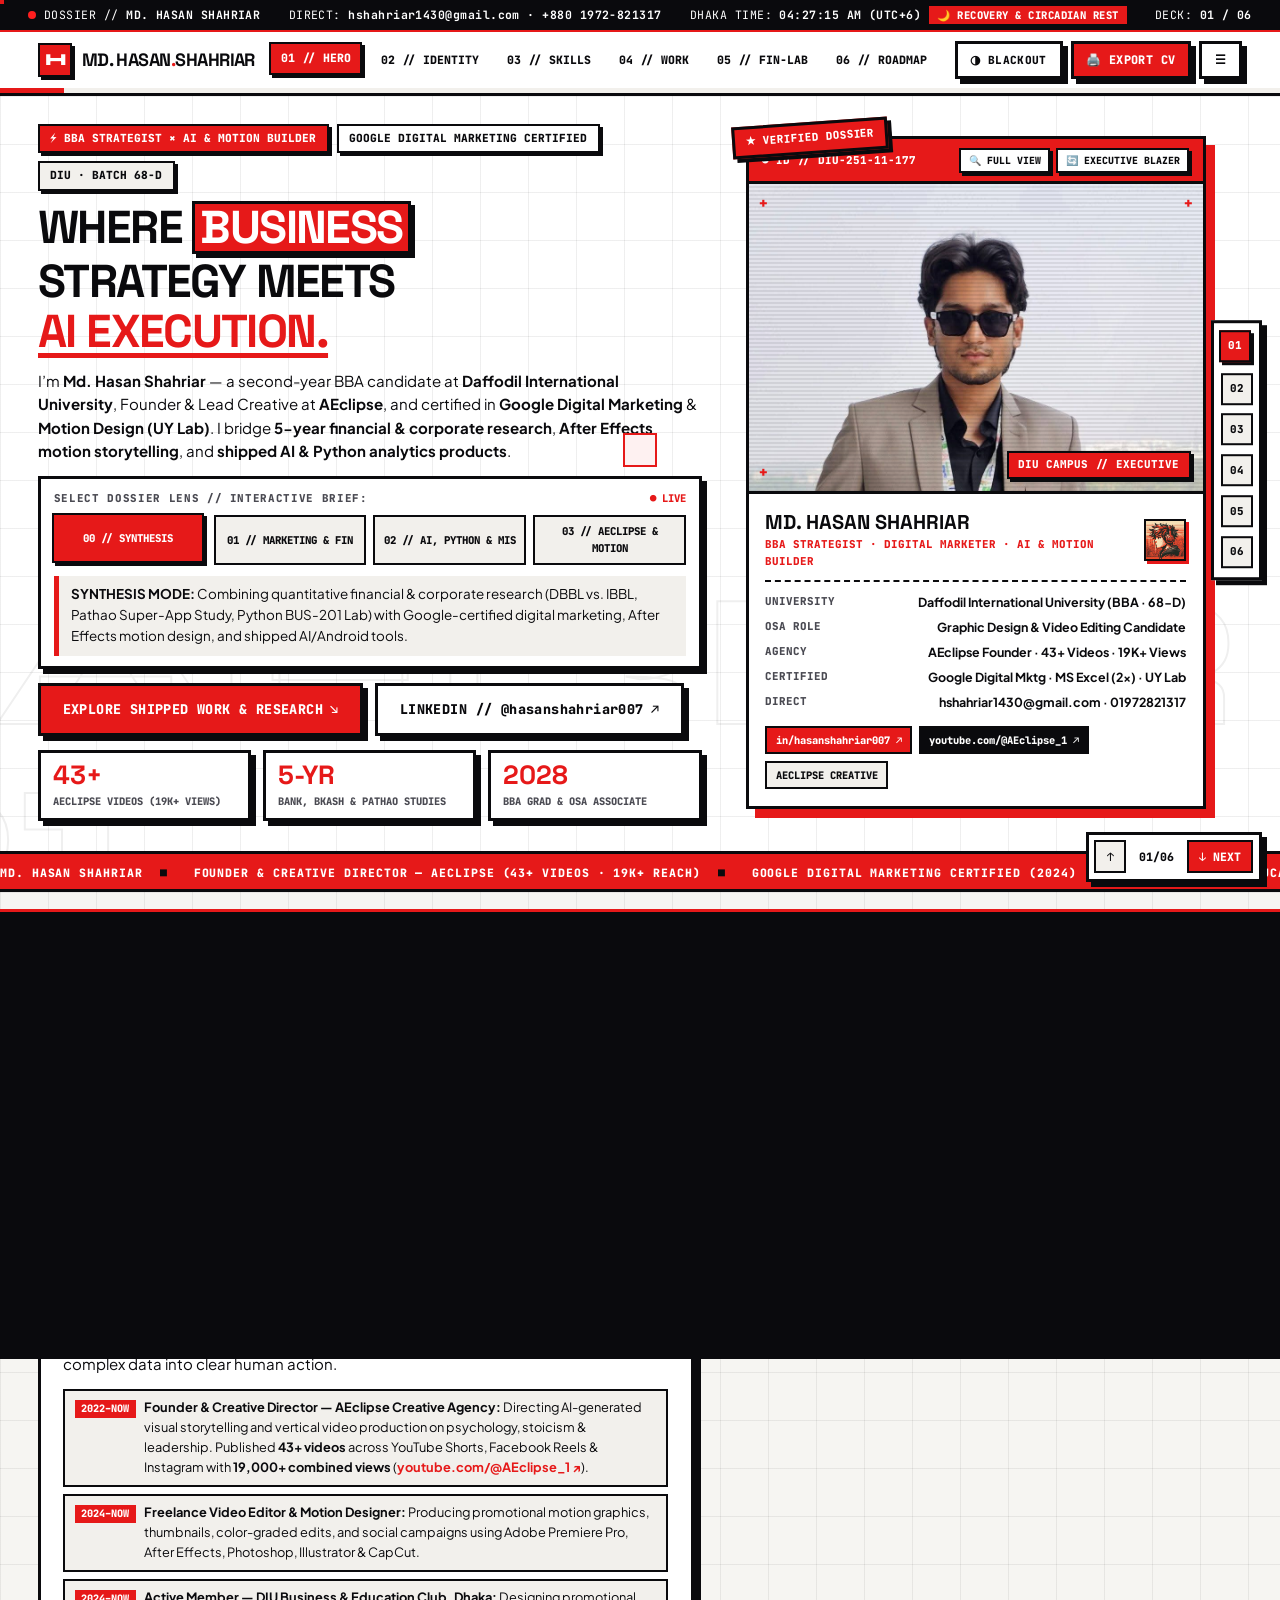
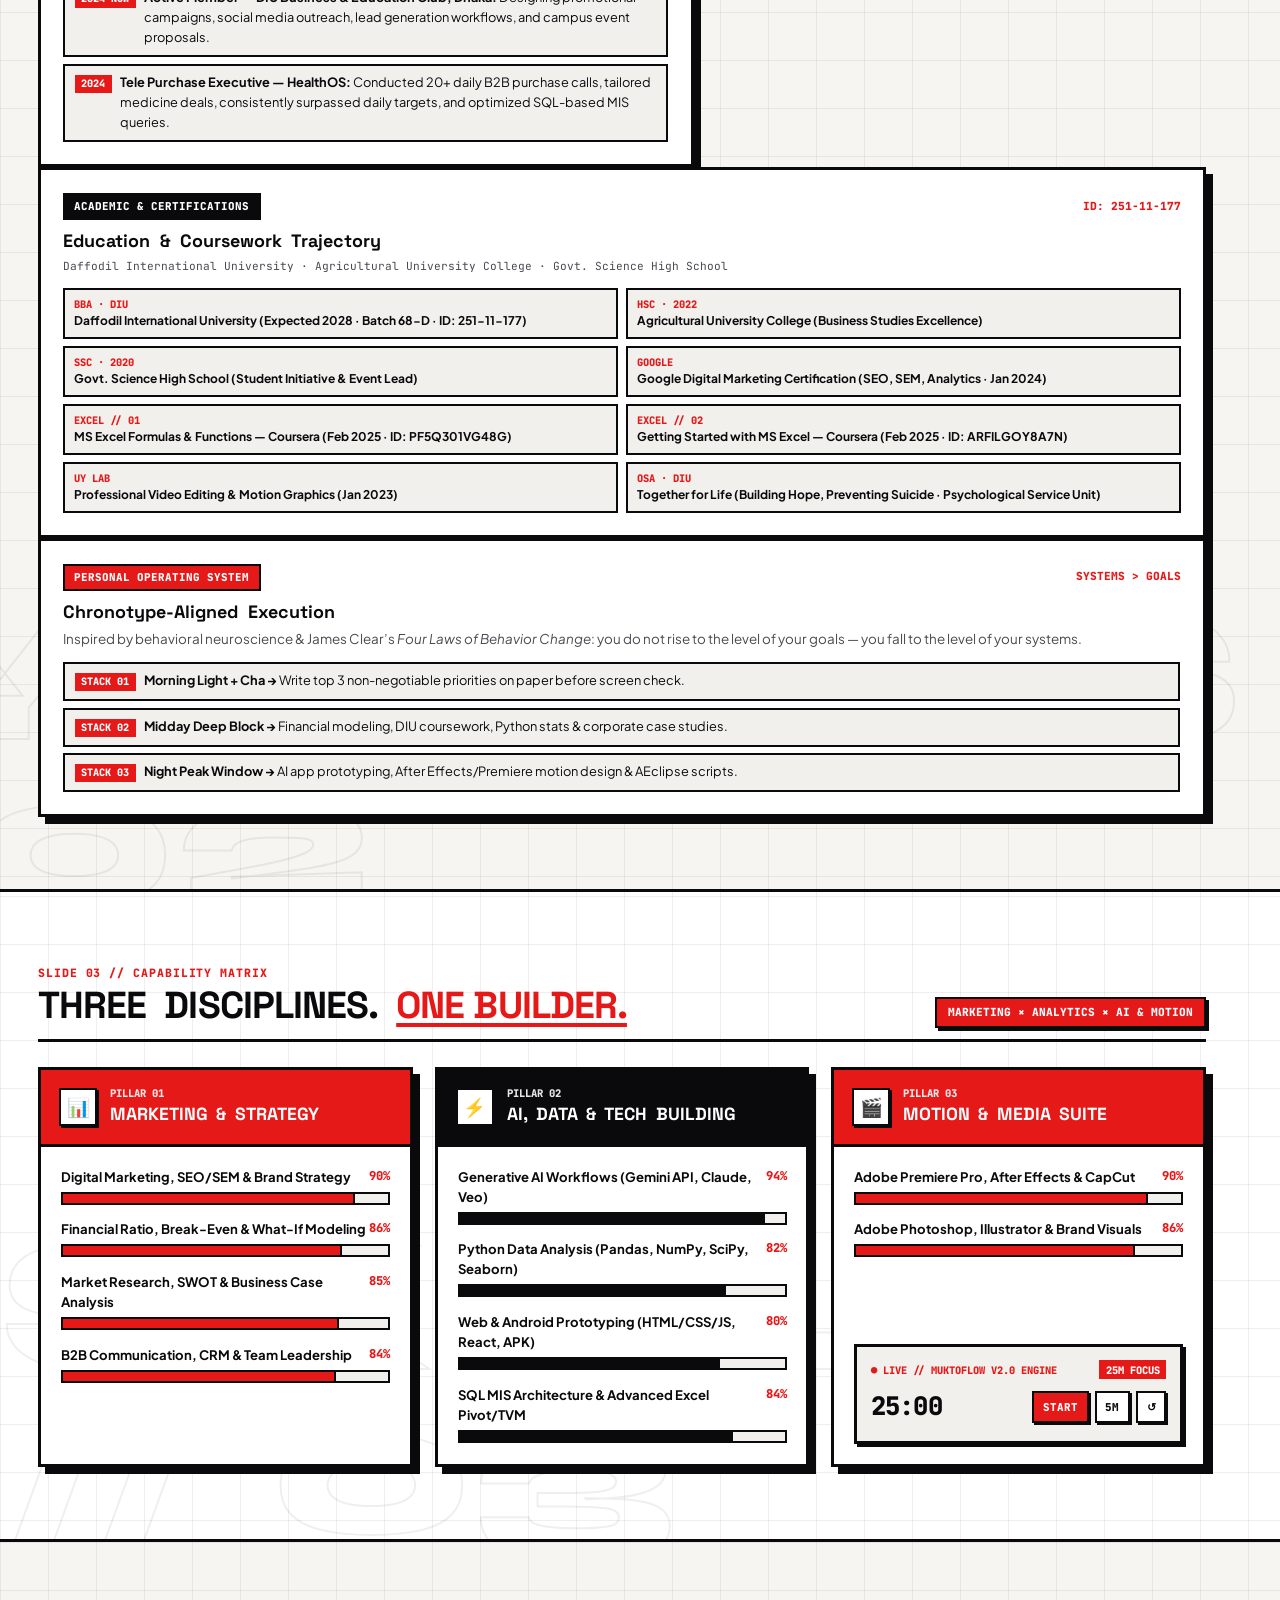
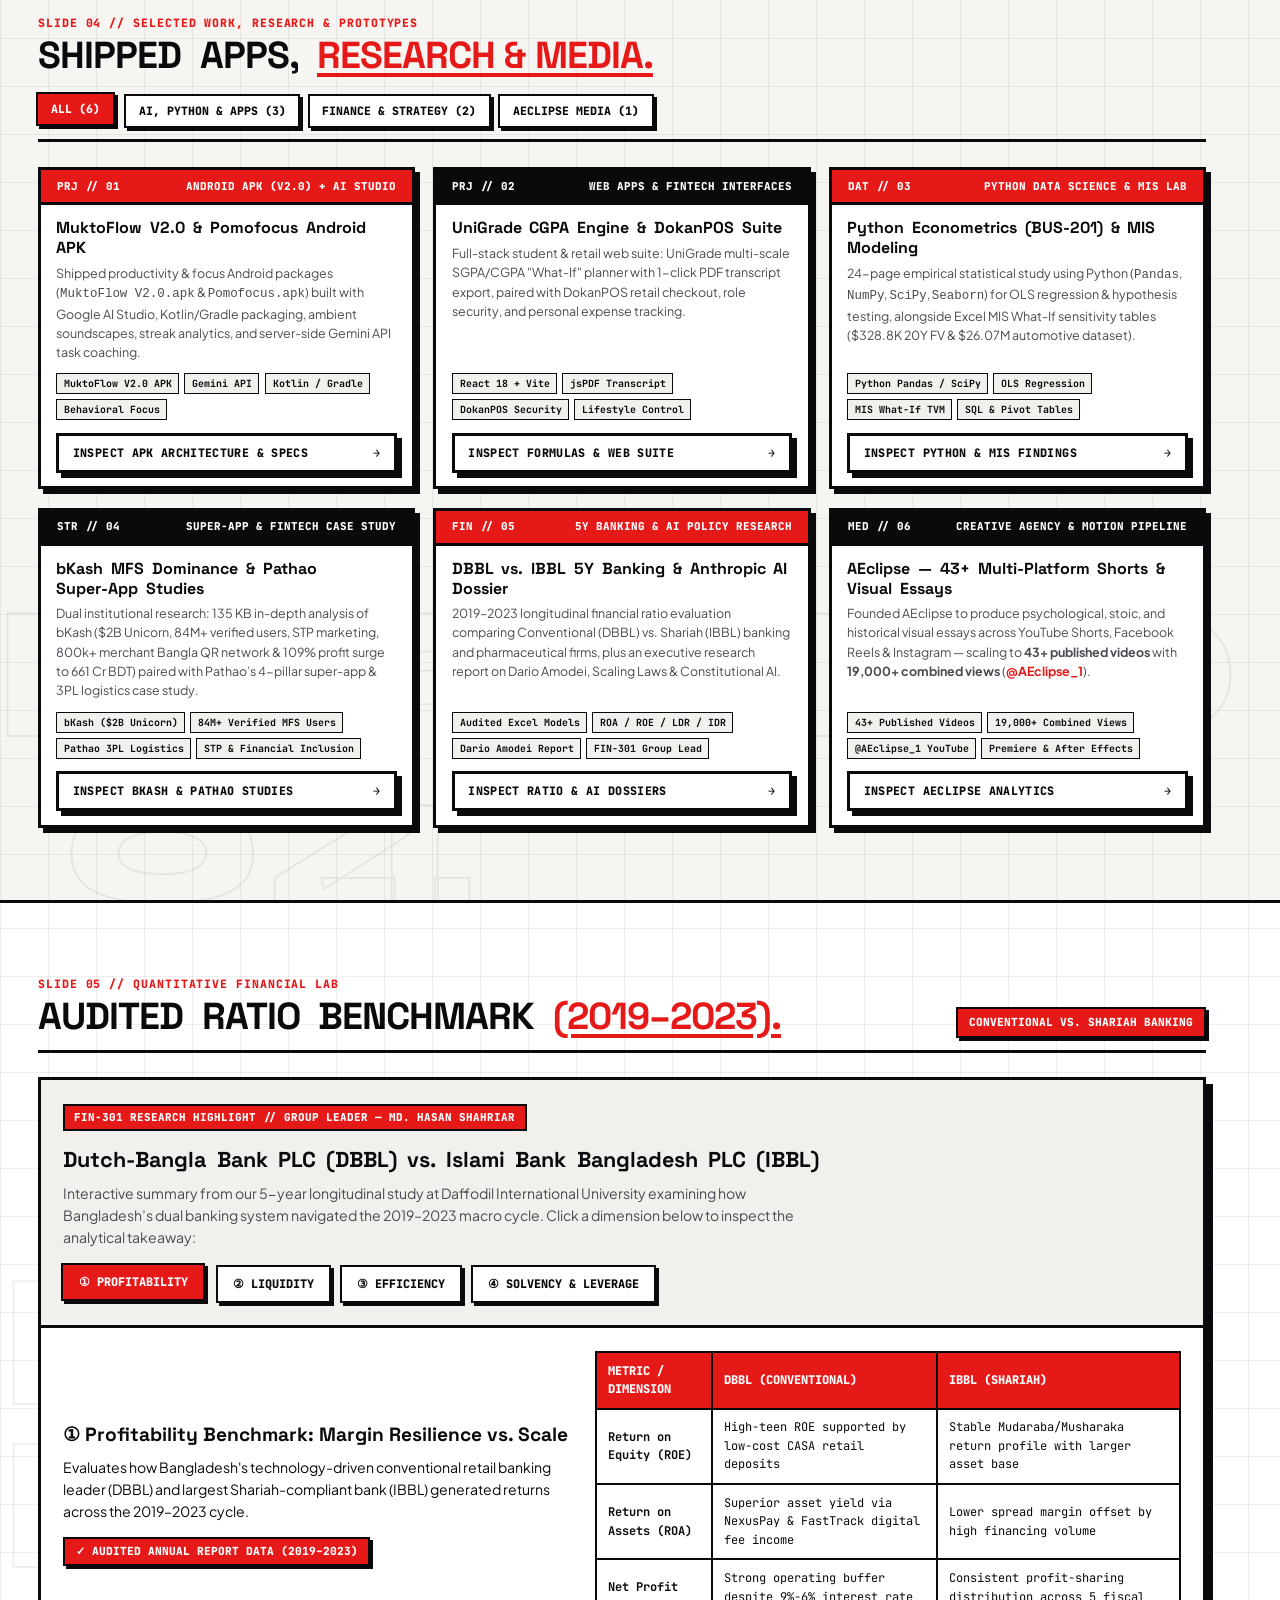
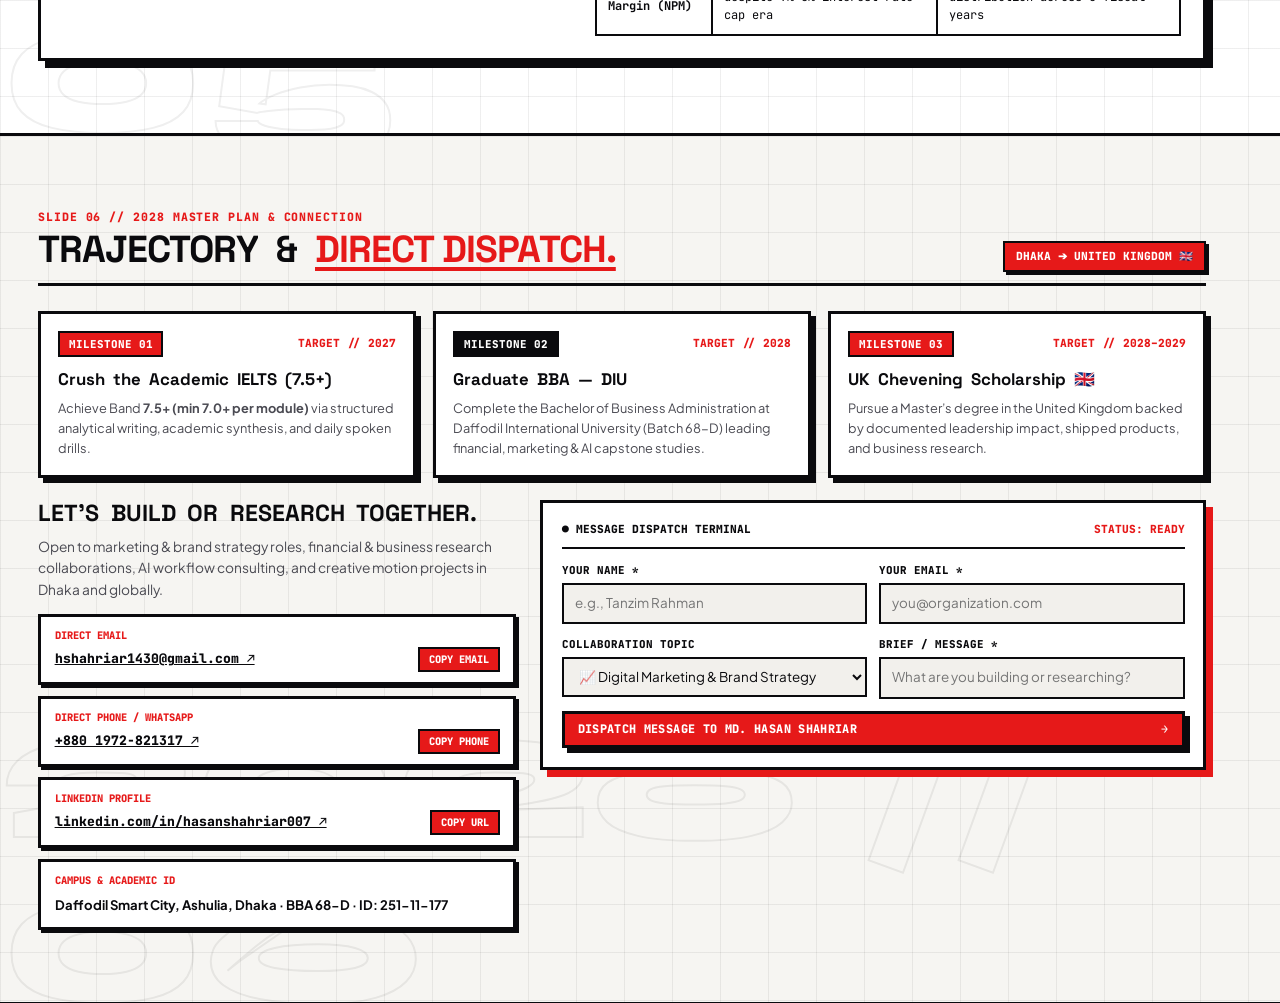
==== commit 9cb601b2: "Update AEclipse stats: 43+ videos, 19K+ combined views" ====
--- a/index.html
+++ b/index.html
@@ -2575,8 +2575,8 @@
             <!-- Key Metric Ticker Cards with Animated Counters -->
             <div class="hero-metrics anim-up" style="--d: 0.62s">
               <div class="metric-card" data-tilt>
-                <span class="metric-num"><span class="count-up" data-target="32">32</span>+</span>
-                <span class="metric-label">AECLIPSE VIDEOS (16K+ VIEWS)</span>
+                <span class="metric-num"><span class="count-up" data-target="43">43</span>+</span>
+                <span class="metric-label">AECLIPSE VIDEOS (19K+ VIEWS)</span>
               </div>
               <div class="metric-card" data-tilt>
                 <span class="metric-num"><span class="count-up" data-target="5">5</span>-YR</span>
@@ -2648,7 +2648,7 @@
                   </div>
                   <div class="spec-row">
                     <dt>AGENCY</dt>
-                    <dd>AEclipse Founder · 32+ Videos · 16K+ Views</dd>
+                    <dd>AEclipse Founder · 43+ Videos · 19K+ Views</dd>
                   </div>
                   <div class="spec-row">
                     <dt>CERTIFIED</dt>
@@ -2682,7 +2682,7 @@
       <div class="slide-ticker" aria-hidden="true">
         <div class="ticker-track">
           <span>MD. HASAN SHAHRIAR</span><span class="t-sep">■</span>
-          <span>FOUNDER &amp; CREATIVE DIRECTOR — AECLIPSE (32+ VIDEOS · 16K+ REACH)</span><span class="t-sep">■</span>
+          <span>FOUNDER &amp; CREATIVE DIRECTOR — AECLIPSE (43+ VIDEOS · 19K+ REACH)</span><span class="t-sep">■</span>
           <span>GOOGLE DIGITAL MARKETING CERTIFIED (2024)</span><span class="t-sep">■</span>
           <span>DIU BUSINESS &amp; EDUCATION CLUB</span><span class="t-sep">■</span>
           <span>BKASH &amp; PATHAO MFS STRATEGY STUDIES</span><span class="t-sep">■</span>
@@ -2690,7 +2690,7 @@
           <span>DBBL VS. IBBL 5Y STUDY</span><span class="t-sep">■</span>
           <span>ADOBE AFTER EFFECTS &amp; PREMIERE PRO</span><span class="t-sep">■</span>
           <span>MD. HASAN SHAHRIAR</span><span class="t-sep">■</span>
-          <span>FOUNDER &amp; CREATIVE DIRECTOR — AECLIPSE (32+ VIDEOS · 16K+ REACH)</span><span class="t-sep">■</span>
+          <span>FOUNDER &amp; CREATIVE DIRECTOR — AECLIPSE (43+ VIDEOS · 19K+ REACH)</span><span class="t-sep">■</span>
           <span>GOOGLE DIGITAL MARKETING CERTIFIED (2024)</span><span class="t-sep">■</span>
         </div>
       </div>
@@ -2726,7 +2726,7 @@
               <div class="habit-stack-list" style="margin-top: 0.85rem;">
                 <div class="habit-item">
                   <span class="habit-step">2022–NOW</span>
-                  <span><strong>Founder &amp; Creative Director — AEclipse Creative Agency:</strong> Directing AI-generated visual storytelling and vertical video production on psychology, stoicism &amp; leadership. Published <strong>32+ videos</strong> across YouTube Shorts, Facebook Reels &amp; Instagram with <strong>16,000+ combined views</strong> (<a href="https://www.youtube.com/@AEclipse_1" target="_blank" rel="noopener noreferrer" style="color:var(--red);font-weight:700;">youtube.com/@AEclipse_1 ↗</a>).</span>
+                  <span><strong>Founder &amp; Creative Director — AEclipse Creative Agency:</strong> Directing AI-generated visual storytelling and vertical video production on psychology, stoicism &amp; leadership. Published <strong>43+ videos</strong> across YouTube Shorts, Facebook Reels &amp; Instagram with <strong>19,000+ combined views</strong> (<a href="https://www.youtube.com/@AEclipse_1" target="_blank" rel="noopener noreferrer" style="color:var(--red);font-weight:700;">youtube.com/@AEclipse_1 ↗</a>).</span>
                 </div>
                 <div class="habit-item">
                   <span class="habit-step">2024–NOW</span>
@@ -3139,13 +3139,13 @@
               <span class="project-type">CREATIVE AGENCY &amp; MOTION PIPELINE</span>
             </div>
             <div class="project-content">
-              <h3 class="project-title">AEclipse — 32+ Multi-Platform Shorts &amp; Visual Essays</h3>
+              <h3 class="project-title">AEclipse — 43+ Multi-Platform Shorts &amp; Visual Essays</h3>
               <p class="project-desc">
-                Founded AEclipse to produce psychological, stoic, and historical visual essays across YouTube Shorts, Facebook Reels &amp; Instagram — scaling to <strong>32+ published videos</strong> with <strong>16,000+ combined views</strong> (<a href="https://www.youtube.com/@AEclipse_1" target="_blank" rel="noopener noreferrer" style="color:var(--red);font-weight:700;">@AEclipse_1</a>).
+                Founded AEclipse to produce psychological, stoic, and historical visual essays across YouTube Shorts, Facebook Reels &amp; Instagram — scaling to <strong>43+ published videos</strong> with <strong>19,000+ combined views</strong> (<a href="https://www.youtube.com/@AEclipse_1" target="_blank" rel="noopener noreferrer" style="color:var(--red);font-weight:700;">@AEclipse_1</a>).
               </p>
               <div class="project-tags">
-                <span class="tag">32+ Published Videos</span>
-                <span class="tag">16,000+ Combined Views</span>
+                <span class="tag">43+ Published Videos</span>
+                <span class="tag">19,000+ Combined Views</span>
                 <span class="tag">@AEclipse_1 YouTube</span>
                 <span class="tag">Premiere &amp; After Effects</span>
               </div>
@@ -3936,7 +3936,7 @@
     all: `<strong>SYNTHESIS MODE:</strong> Combining BBA marketing &amp; financial strategy (Pathao Super-App study, DBBL vs. IBBL 5Y ratios, Google Digital Marketing) with Python econometrics (BUS-201), shipped Android/web apps (MuktoFlow V2.0 APK, UniGrade), and AEclipse motion storytelling.`,
     business: `<strong>BUSINESS, MARKETING &amp; FINANCE LENS:</strong> BBA strategist at DIU (Batch 68-D), Google Digital Garage certified (2024), Active Member of DIU Business &amp; Education Club, and former HealthOS Tele Purchase Executive.`,
     tech: `<strong>AI, PYTHON &amp; TECH BUILDER LENS:</strong> Shipping practical tools with Python (Pandas, NumPy, SciPy, Seaborn), SQL MIS, React, and Google AI Studio — including MuktoFlow V2.0 (Android APK + Gemini API), UniGrade CGPA Planner, and DokanPOS.`,
-    media: `<strong>AECLIPSE CREATIVE AGENCY &amp; MOTION LENS:</strong> Founder &amp; Creative Director at AEclipse (32+ videos, 16K+ views on @AEclipse_1), UY Lab-trained Video Editor (After Effects, Premiere Pro, Photoshop, Illustrator, CapCut), and DIU OSA Student Associate candidate.`,
+    media: `<strong>AECLIPSE CREATIVE AGENCY &amp; MOTION LENS:</strong> Founder &amp; Creative Director at AEclipse (43+ videos, 19K+ views on @AEclipse_1), UY Lab-trained Video Editor (After Effects, Premiere Pro, Photoshop, Illustrator, CapCut), and DIU OSA Student Associate candidate.`,
   };
 
   lensBtns.forEach((btn) => {
@@ -4212,11 +4212,11 @@
     },
     aeclipse: {
       code: "MED // 06 — AECLIPSE CREATIVE AGENCY & MOTION PIPELINE",
-      title: "AEclipse — Creative Director & 32+ Multi-Platform Video Pipeline",
+      title: "AEclipse — Creative Director & 43+ Multi-Platform Video Pipeline",
       summary:
         "Founded AEclipse to produce AI-generated visual storytelling, motion design, and high-retention short videos on stoicism, leadership psychology, and world history across YouTube Shorts, Facebook Reels, and Instagram Reels.",
       specs: [
-        "📈 <strong>32+ Published Videos &amp; 16,000+ Combined Views:</strong> Produced 32+ original episodes tracked in the AEclipse Content Tracker with 16K+ total views (<a href=\"https://www.youtube.com/@AEclipse_1\" target=\"_blank\" rel=\"noopener noreferrer\" style=\"color:var(--red);font-weight:700;\">youtube.com/@AEclipse_1 ↗</a>).",
+        "📈 <strong>43+ Published Videos &amp; 19,000+ Combined Views:</strong> Produced 43+ original episodes tracked in the AEclipse Content Tracker with 19K+ total views (<a href=\"https://www.youtube.com/@AEclipse_1\" target=\"_blank\" rel=\"noopener noreferrer\" style=\"color:var(--red);font-weight:700;\">youtube.com/@AEclipse_1 ↗</a>).",
         "🎬 <strong>Full Creative Production Pipeline:</strong> Handles the complete workflow from concept scriptwriting, Midjourney/Veo prompt engineering, and voiceover synchronization to dynamic typography in Adobe Premiere Pro and After Effects.",
         "🎯 <strong>On-Campus Creative Leadership:</strong> Applying visual storytelling expertise as Student Associate (Graphic Design &amp; Video Editing) candidate at DIU Office of the Students’ Affairs (OSA) under the Learn &amp; Earn initiative.",
       ],
